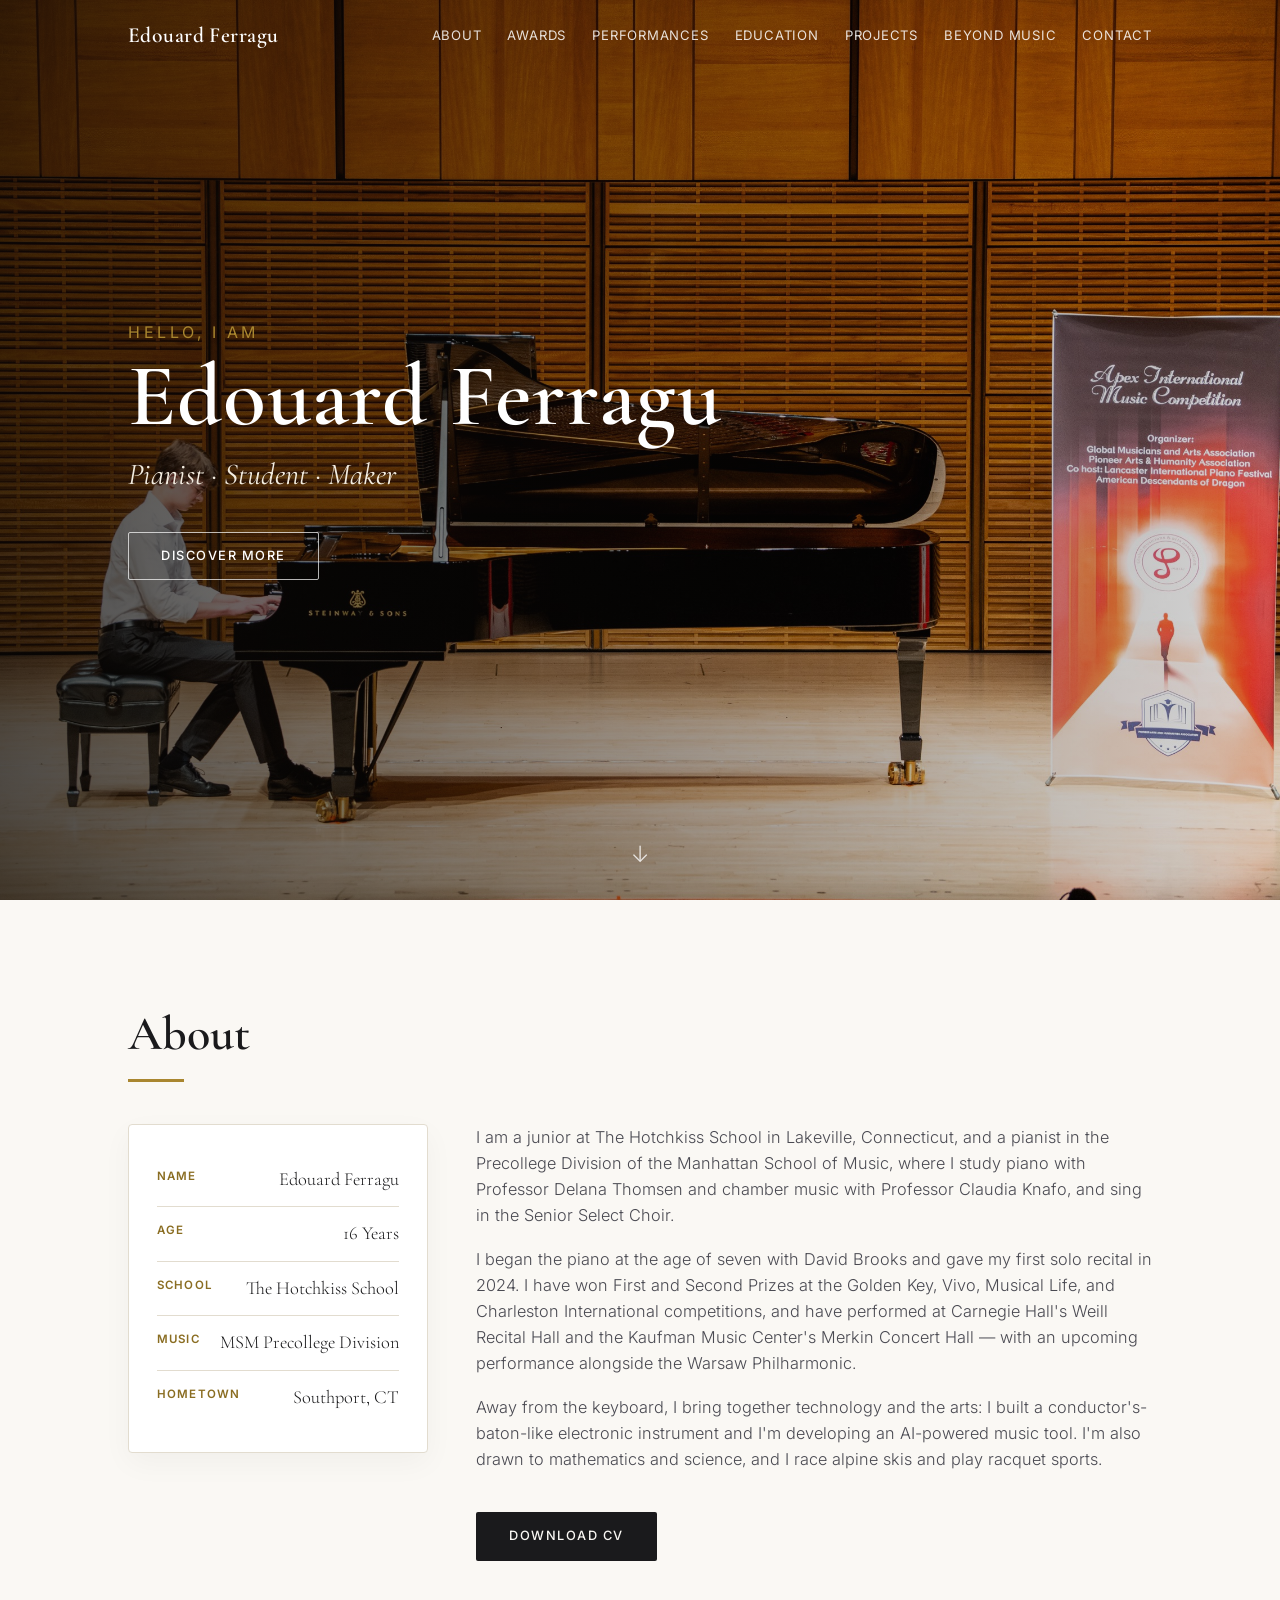
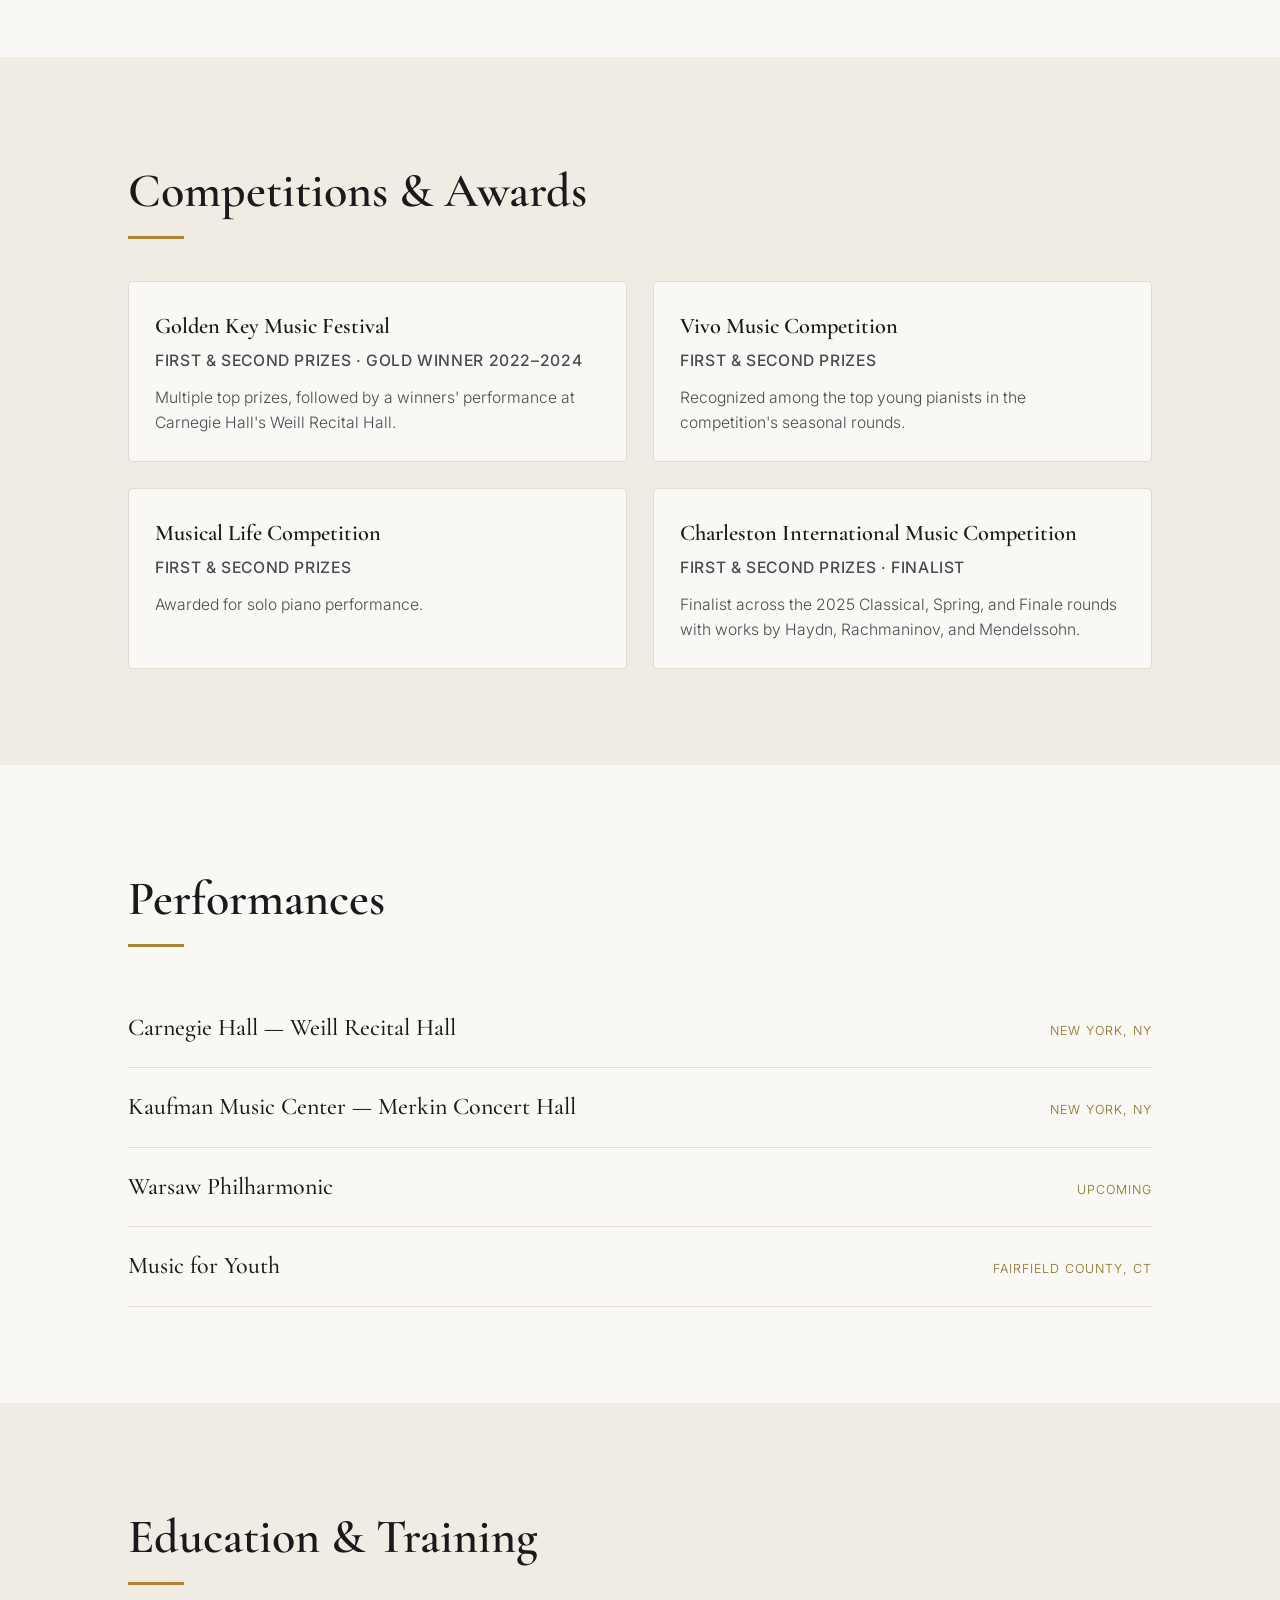
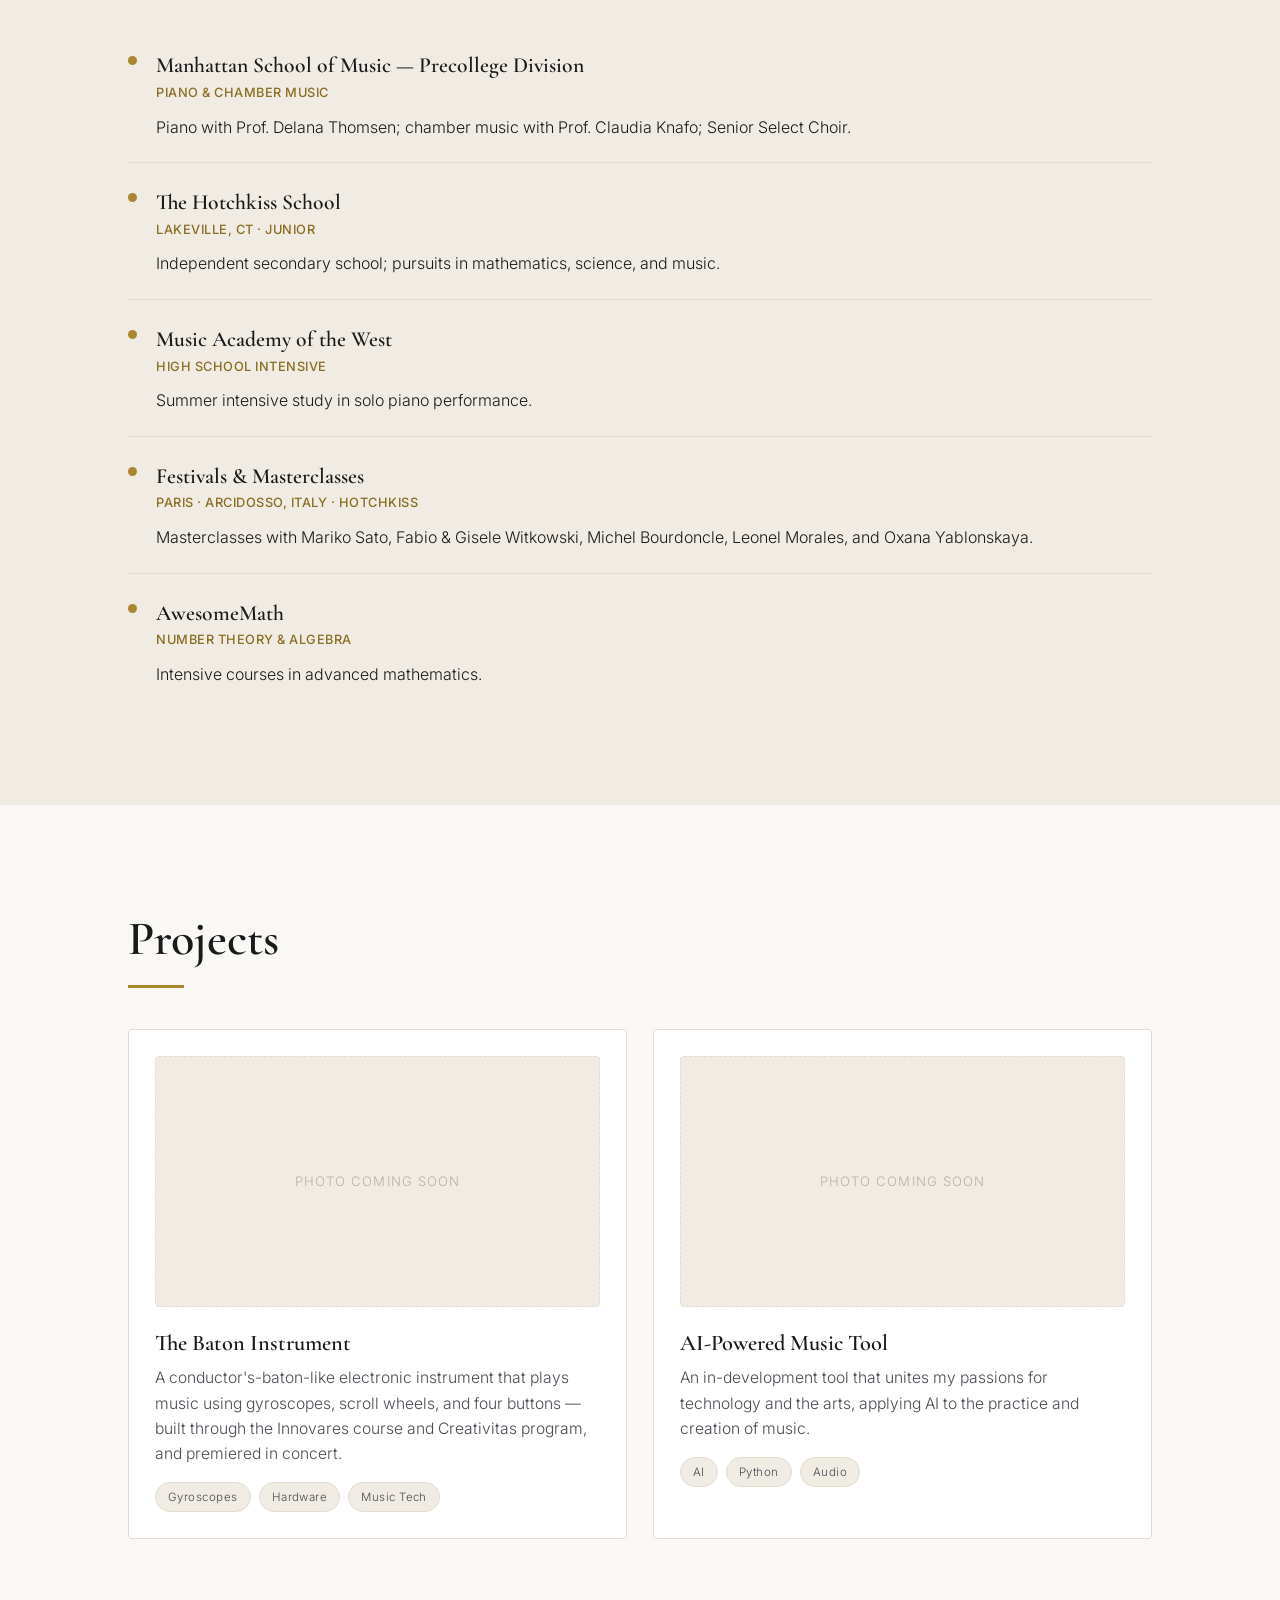
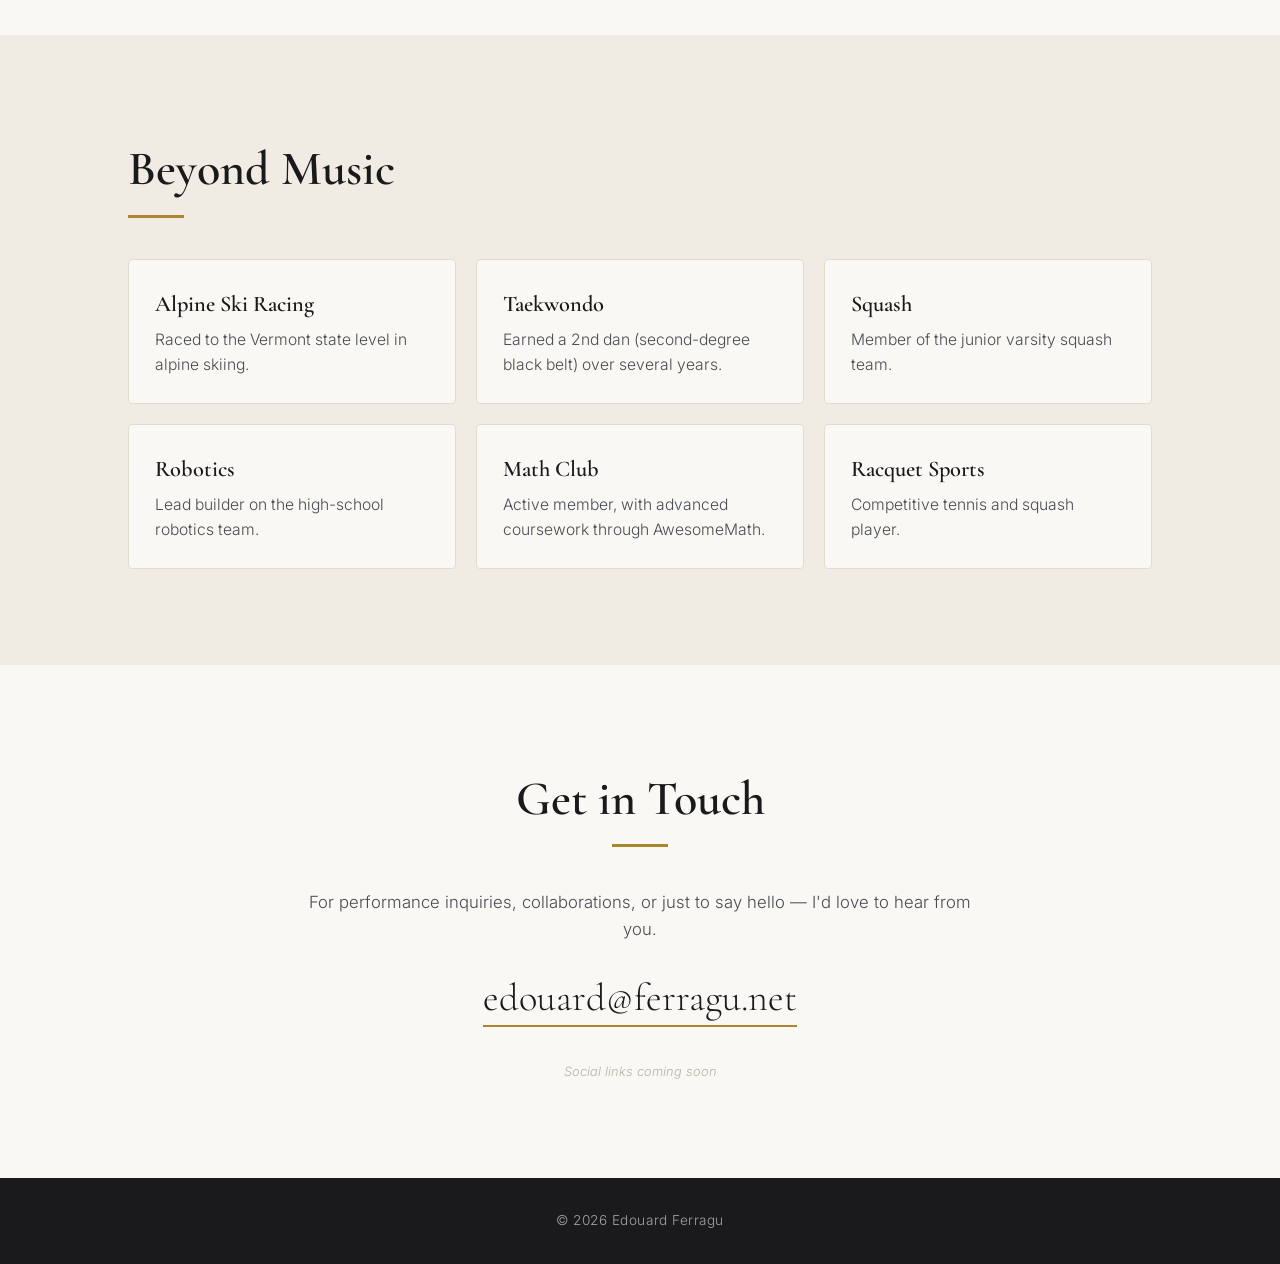
==== index.html @ bb9bf64c "Revert "Add futuristic Auralis project site" This reverts commit 8c8339684f70ae45970f21e882281e70867" ====
<!DOCTYPE html>
<html lang="en">
<head>
  <meta charset="UTF-8" />
  <meta name="viewport" content="width=device-width, initial-scale=1.0" />
  <title>Edouard Ferragu — Pianist</title>
  <meta name="description" content="Edouard Ferragu — pianist, student, and maker. Prize-winning young pianist studying at the Manhattan School of Music Precollege Division." />
  <link rel="preconnect" href="https://fonts.googleapis.com" />
  <link rel="preconnect" href="https://fonts.gstatic.com" crossorigin />
  <link href="https://fonts.googleapis.com/css2?family=Cormorant+Garamond:wght@400;500;600;700&family=Inter:wght@300;400;500;600&display=swap" rel="stylesheet" />
  <link rel="stylesheet" href="css/style.css" />
</head>
<body>

  <!-- NAV -->
  <header class="nav" id="nav">
    <div class="nav__inner">
      <a href="#hero" class="nav__brand">Edouard&nbsp;Ferragu</a>
      <button class="nav__toggle" id="navToggle" aria-label="Toggle menu">
        <span></span><span></span><span></span>
      </button>
      <nav class="nav__links" id="navLinks">
        <a href="#about">About</a>
        <a href="#awards">Awards</a>
        <a href="#performances">Performances</a>
        <a href="#education">Education</a>
        <a href="#projects">Projects</a>
        <a href="#activities">Beyond Music</a>
        <a href="#contact">Contact</a>
      </nav>
    </div>
  </header>

  <!-- HERO -->
  <section class="hero" id="hero">
    <div class="hero__overlay"></div>
    <div class="hero__content">
      <p class="hero__eyebrow">Hello, I am</p>
      <h1 class="hero__name">Edouard Ferragu</h1>
      <p class="hero__tagline">Pianist &middot; Student &middot; Maker</p>
      <a href="#about" class="btn btn--light">Discover More</a>
    </div>
    <a href="#about" class="hero__scroll" aria-label="Scroll down">&#8595;</a>
  </section>

  <!-- ABOUT -->
  <section class="section" id="about">
    <div class="container">
      <h2 class="section__title">About</h2>
      <div class="about__grid">
        <div class="about__card">
          <dl class="facts">
            <div class="fact"><dt>Name</dt><dd>Edouard Ferragu</dd></div>
            <div class="fact"><dt>Age</dt><dd>16 Years</dd></div>
            <div class="fact"><dt>School</dt><dd>The Hotchkiss School</dd></div>
            <div class="fact"><dt>Music</dt><dd>MSM Precollege Division</dd></div>
            <div class="fact"><dt>Hometown</dt><dd>Southport, CT</dd></div>
          </dl>
        </div>
        <div class="about__body">
          <p>I am a junior at The Hotchkiss School in Lakeville, Connecticut, and a pianist in the
             Precollege Division of the Manhattan School of Music, where I study piano with Professor
             Delana Thomsen and chamber music with Professor Claudia Knafo, and sing in the Senior
             Select Choir.</p>
          <p>I began the piano at the age of seven with David Brooks and gave my first solo recital in
             2024. I have won First and Second Prizes at the Golden Key, Vivo, Musical Life, and
             Charleston International competitions, and have performed at Carnegie Hall's Weill Recital
             Hall and the Kaufman Music Center's Merkin Concert Hall — with an upcoming performance
             alongside the Warsaw Philharmonic.</p>
          <p>Away from the keyboard, I bring together technology and the arts: I built a
             conductor's-baton-like electronic instrument and I'm developing an AI-powered music tool.
             I'm also drawn to mathematics and science, and I race alpine skis and play racquet sports.</p>
          <a href="cv/Edouard-Ferragu-CV.pdf" class="btn btn--dark" download>Download CV</a>
        </div>
      </div>
    </div>
  </section>

  <!-- AWARDS -->
  <section class="section section--alt" id="awards">
    <div class="container">
      <h2 class="section__title">Competitions &amp; Awards</h2>
      <div class="cards">
        <div class="card">
          <h3>Golden Key Music Festival</h3>
          <p class="card__meta">First &amp; Second Prizes &middot; Gold Winner 2022–2024</p>
          <p>Multiple top prizes, followed by a winners' performance at Carnegie Hall's Weill Recital Hall.</p>
        </div>
        <div class="card">
          <h3>Vivo Music Competition</h3>
          <p class="card__meta">First &amp; Second Prizes</p>
          <p>Recognized among the top young pianists in the competition's seasonal rounds.</p>
        </div>
        <div class="card">
          <h3>Musical Life Competition</h3>
          <p class="card__meta">First &amp; Second Prizes</p>
          <p>Awarded for solo piano performance.</p>
        </div>
        <div class="card">
          <h3>Charleston International Music Competition</h3>
          <p class="card__meta">First &amp; Second Prizes &middot; Finalist</p>
          <p>Finalist across the 2025 Classical, Spring, and Finale rounds with works by Haydn,
             Rachmaninov, and Mendelssohn.</p>
        </div>
      </div>
    </div>
  </section>

  <!-- PERFORMANCES -->
  <section class="section" id="performances">
    <div class="container">
      <h2 class="section__title">Performances</h2>
      <ul class="venues">
        <li><span class="venues__name">Carnegie Hall — Weill Recital Hall</span><span class="venues__note">New York, NY</span></li>
        <li><span class="venues__name">Kaufman Music Center — Merkin Concert Hall</span><span class="venues__note">New York, NY</span></li>
        <li><span class="venues__name">Warsaw Philharmonic</span><span class="venues__note">Upcoming</span></li>
        <li><span class="venues__name">Music for Youth</span><span class="venues__note">Fairfield County, CT</span></li>
      </ul>
      <!-- Add performance video embeds here later -->
    </div>
  </section>

  <!-- EDUCATION -->
  <section class="section section--alt" id="education">
    <div class="container">
      <h2 class="section__title">Education &amp; Training</h2>
      <div class="timeline">
        <div class="timeline__item">
          <h3>Manhattan School of Music — Precollege Division</h3>
          <p class="card__meta">Piano &amp; Chamber Music</p>
          <p>Piano with Prof. Delana Thomsen; chamber music with Prof. Claudia Knafo; Senior Select Choir.</p>
        </div>
        <div class="timeline__item">
          <h3>The Hotchkiss School</h3>
          <p class="card__meta">Lakeville, CT &middot; Junior</p>
          <p>Independent secondary school; pursuits in mathematics, science, and music.</p>
        </div>
        <div class="timeline__item">
          <h3>Music Academy of the West</h3>
          <p class="card__meta">High School Intensive</p>
          <p>Summer intensive study in solo piano performance.</p>
        </div>
        <div class="timeline__item">
          <h3>Festivals &amp; Masterclasses</h3>
          <p class="card__meta">Paris &middot; Arcidosso, Italy &middot; Hotchkiss</p>
          <p>Masterclasses with Mariko Sato, Fabio &amp; Gisele Witkowski, Michel Bourdoncle,
             Leonel Morales, and Oxana Yablonskaya.</p>
        </div>
        <div class="timeline__item">
          <h3>AwesomeMath</h3>
          <p class="card__meta">Number Theory &amp; Algebra</p>
          <p>Intensive courses in advanced mathematics.</p>
        </div>
      </div>
    </div>
  </section>

  <!-- PROJECTS -->
  <section class="section" id="projects">
    <div class="container">
      <h2 class="section__title">Projects</h2>
      <div class="cards">
        <div class="card card--project">
          <div class="card__thumb" data-placeholder>Photo coming soon</div>
          <h3>The Baton Instrument</h3>
          <p>A conductor's-baton-like electronic instrument that plays music using gyroscopes, scroll
             wheels, and four buttons — built through the Innovares course and Creativitas program,
             and premiered in concert.</p>
          <div class="tags"><span>Gyroscopes</span><span>Hardware</span><span>Music Tech</span></div>
        </div>
        <div class="card card--project">
          <div class="card__thumb" data-placeholder>Photo coming soon</div>
          <h3>AI-Powered Music Tool</h3>
          <p>An in-development tool that unites my passions for technology and the arts, applying AI
             to the practice and creation of music.</p>
          <div class="tags"><span>AI</span><span>Python</span><span>Audio</span></div>
        </div>
      </div>
    </div>
  </section>

  <!-- ACTIVITIES -->
  <section class="section section--alt" id="activities">
    <div class="container">
      <h2 class="section__title">Beyond Music</h2>
      <div class="cards cards--compact">
        <div class="card"><h3>Alpine Ski Racing</h3><p>Raced to the Vermont state level in alpine skiing.</p></div>
        <div class="card"><h3>Taekwondo</h3><p>Earned a 2nd dan (second-degree black belt) over several years.</p></div>
        <div class="card"><h3>Squash</h3><p>Member of the junior varsity squash team.</p></div>
        <div class="card"><h3>Robotics</h3><p>Lead builder on the high-school robotics team.</p></div>
        <div class="card"><h3>Math Club</h3><p>Active member, with advanced coursework through AwesomeMath.</p></div>
        <div class="card"><h3>Racquet Sports</h3><p>Competitive tennis and squash player.</p></div>
      </div>
    </div>
  </section>

  <!-- CONTACT -->
  <section class="section" id="contact">
    <div class="container container--narrow">
      <h2 class="section__title">Get in Touch</h2>
      <p class="contact__lead">For performance inquiries, collaborations, or just to say hello —
         I'd love to hear from you.</p>
      <a class="contact__email" href="mailto:edouard@ferragu.net">edouard@ferragu.net</a>
      <div class="social" id="social">
        <!-- Social links to be added -->
        <a class="social__link social__link--soon" href="#" aria-disabled="true">Social links coming soon</a>
      </div>
    </div>
  </section>

  <footer class="footer">
    <p>&copy; <span id="year"></span> Edouard Ferragu</p>
  </footer>

  <script src="js/main.js"></script>
</body>
</html>
---- css/style.css ----
/* ===== Tokens ===== */
:root {
  --ink: #1a1a1c;
  --ink-soft: #4a4a52;
  --paper: #faf8f4;
  --paper-alt: #f1ece3;
  --line: #e2dccf;
  --gold: #a9862f;
  --gold-deep: #8a6d22;
  --serif: "Cormorant Garamond", Georgia, serif;
  --sans: "Inter", system-ui, sans-serif;
  --maxw: 1080px;
}

* { margin: 0; padding: 0; box-sizing: border-box; }
html { scroll-behavior: smooth; }
body {
  font-family: var(--sans);
  color: var(--ink);
  background: var(--paper);
  line-height: 1.6;
  font-weight: 300;
  -webkit-font-smoothing: antialiased;
}
a { color: inherit; text-decoration: none; }
img { max-width: 100%; display: block; }

/* ===== Nav ===== */
.nav {
  position: fixed; top: 0; left: 0; right: 0; z-index: 50;
  transition: background .3s ease, box-shadow .3s ease;
}
.nav--scrolled {
  background: rgba(250, 248, 244, .92);
  backdrop-filter: blur(8px);
  box-shadow: 0 1px 0 var(--line);
}
.nav__inner {
  max-width: var(--maxw); margin: 0 auto; padding: 18px 28px;
  display: flex; align-items: center; justify-content: space-between;
}
.nav__brand {
  font-family: var(--serif); font-size: 1.35rem; font-weight: 600;
  letter-spacing: .02em; color: #fff; transition: color .3s ease;
}
.nav--scrolled .nav__brand { color: var(--ink); }
.nav__links { display: flex; gap: 26px; }
.nav__links a {
  font-size: .82rem; letter-spacing: .06em; text-transform: uppercase;
  color: rgba(255,255,255,.85); font-weight: 400; transition: color .2s ease;
}
.nav--scrolled .nav__links a { color: var(--ink-soft); }
.nav__links a:hover { color: var(--gold); }
.nav__toggle { display: none; background: none; border: 0; cursor: pointer; }
.nav__toggle span {
  display: block; width: 24px; height: 2px; margin: 5px 0;
  background: #fff; transition: background .3s ease;
}
.nav--scrolled .nav__toggle span { background: var(--ink); }

/* ===== Hero ===== */
.hero {
  position: relative; min-height: 100vh;
  display: flex; align-items: center;
  background: #14110d url("../images/hero.jpg") center 35% / cover no-repeat;
}
.hero__overlay {
  position: absolute; inset: 0;
  background: linear-gradient(90deg, rgba(10,8,6,.72) 0%, rgba(10,8,6,.45) 45%, rgba(10,8,6,.15) 100%);
}
.hero__content {
  position: relative; z-index: 2;
  max-width: var(--maxw); width: 100%;
  margin: 0 auto; padding: 0 28px; color: #fff;
}
.hero__eyebrow {
  font-size: 1rem; letter-spacing: .22em; text-transform: uppercase;
  color: var(--gold); margin-bottom: .4rem; font-weight: 400;
}
.hero__name {
  font-family: var(--serif); font-weight: 600;
  font-size: clamp(2.8rem, 8vw, 5.5rem); line-height: 1.02; letter-spacing: .01em;
}
.hero__tagline {
  font-family: var(--serif); font-size: clamp(1.2rem, 3vw, 1.9rem);
  font-weight: 400; font-style: italic; margin: .6rem 0 2rem; color: #f3ede1;
}
.hero__scroll {
  position: absolute; bottom: 28px; left: 50%; transform: translateX(-50%);
  z-index: 2; color: #fff; font-size: 1.4rem; opacity: .8;
  animation: bob 2s ease-in-out infinite;
}
@keyframes bob { 0%,100%{ transform: translate(-50%,0);} 50%{ transform: translate(-50%,8px);} }

/* ===== Buttons ===== */
.btn {
  display: inline-block; padding: 13px 32px; font-size: .8rem;
  letter-spacing: .12em; text-transform: uppercase; font-weight: 500;
  border: 1px solid transparent; border-radius: 2px; cursor: pointer;
  transition: all .25s ease;
}
.btn--light { background: transparent; border-color: rgba(255,255,255,.7); color: #fff; }
.btn--light:hover { background: #fff; color: var(--ink); }
.btn--dark { background: var(--ink); color: var(--paper); margin-top: 1.4rem; }
.btn--dark:hover { background: var(--gold-deep); }

/* ===== Sections ===== */
.section { padding: 96px 0; }
.section--alt { background: var(--paper-alt); }
.container { max-width: var(--maxw); margin: 0 auto; padding: 0 28px; }
.container--narrow { max-width: 720px; text-align: center; }
.section__title {
  font-family: var(--serif); font-size: clamp(2rem, 5vw, 3rem);
  font-weight: 600; margin-bottom: 2.6rem; position: relative; padding-bottom: .6rem;
}
.section__title::after {
  content: ""; position: absolute; left: 0; bottom: 0;
  width: 56px; height: 3px; background: var(--gold);
}
.container--narrow .section__title::after { left: 50%; transform: translateX(-50%); }

/* ===== About ===== */
.about__grid { display: grid; grid-template-columns: 300px 1fr; gap: 48px; align-items: start; }
.about__card {
  background: #fff; border: 1px solid var(--line);
  padding: 28px; border-radius: 4px; box-shadow: 0 10px 30px rgba(0,0,0,.04);
}
.facts .fact {
  display: flex; justify-content: space-between; gap: 12px;
  padding: 12px 0; border-bottom: 1px solid var(--line);
}
.facts .fact:last-child { border-bottom: 0; }
.facts dt {
  font-size: .72rem; letter-spacing: .1em; text-transform: uppercase;
  color: var(--gold-deep); font-weight: 600; padding-top: 2px;
}
.facts dd { font-family: var(--serif); font-size: 1.15rem; text-align: right; }
.about__body p { margin-bottom: 1.1rem; color: var(--ink-soft); font-size: 1.02rem; }

/* ===== Cards ===== */
.cards { display: grid; grid-template-columns: repeat(2, 1fr); gap: 26px; }
.cards--compact { grid-template-columns: repeat(3, 1fr); gap: 20px; }
.card {
  background: #fff; border: 1px solid var(--line); border-radius: 4px;
  padding: 26px; transition: transform .25s ease, box-shadow .25s ease;
}
.section--alt .card { background: var(--paper); }
.card:hover { transform: translateY(-4px); box-shadow: 0 14px 34px rgba(0,0,0,.07); }
.card h3 { font-family: var(--serif); font-size: 1.4rem; font-weight: 600; margin-bottom: .3rem; }
.card p { color: var(--ink-soft); font-size: .98rem; }
.card__meta {
  color: var(--gold-deep); font-size: .8rem; letter-spacing: .04em;
  text-transform: uppercase; font-weight: 500; margin-bottom: .7rem;
}
.card--project .card__thumb {
  aspect-ratio: 16/9; border: 1px dashed var(--line); border-radius: 4px;
  display: flex; align-items: center; justify-content: center;
  color: #b9b1a2; font-size: .82rem; letter-spacing: .08em; text-transform: uppercase;
  margin-bottom: 18px; background: var(--paper-alt);
}
.tags { display: flex; flex-wrap: wrap; gap: 8px; margin-top: 16px; }
.tags span {
  font-size: .72rem; letter-spacing: .04em; padding: 5px 12px;
  background: var(--paper-alt); border: 1px solid var(--line); border-radius: 100px; color: var(--ink-soft);
}
.section--alt .tags span { background: #fff; }

/* ===== Venues ===== */
.venues { list-style: none; }
.venues li {
  display: flex; justify-content: space-between; align-items: baseline; gap: 16px;
  padding: 20px 0; border-bottom: 1px solid var(--line);
}
.venues__name { font-family: var(--serif); font-size: 1.5rem; font-weight: 500; }
.venues__note {
  font-size: .78rem; letter-spacing: .08em; text-transform: uppercase;
  color: var(--gold-deep); white-space: nowrap;
}

/* ===== Timeline ===== */
.timeline { display: grid; gap: 0; }
.timeline__item {
  position: relative; padding: 22px 0 22px 28px; border-bottom: 1px solid var(--line);
}
.timeline__item::before {
  content: ""; position: absolute; left: 0; top: 30px;
  width: 9px; height: 9px; border-radius: 50%; background: var(--gold);
}
.timeline__item:last-child { border-bottom: 0; }
.timeline__item h3 { font-family: var(--serif); font-size: 1.35rem; font-weight: 600; }

/* ===== Contact ===== */
.contact__lead { color: var(--ink-soft); font-size: 1.05rem; margin-bottom: 1.6rem; }
.contact__email {
  font-family: var(--serif); font-size: clamp(1.6rem, 4vw, 2.4rem);
  color: var(--ink); border-bottom: 2px solid var(--gold); padding-bottom: 4px;
  transition: color .2s ease;
}
.contact__email:hover { color: var(--gold-deep); }
.social { margin-top: 2rem; display: flex; gap: 18px; justify-content: center; }
.social__link {
  font-size: .8rem; letter-spacing: .06em; text-transform: uppercase; color: var(--ink-soft);
}
.social__link--soon { color: #b9b1a2; font-style: italic; text-transform: none; letter-spacing: 0; }

/* ===== Footer ===== */
.footer {
  text-align: center; padding: 32px; background: var(--ink); color: rgba(255,255,255,.6);
  font-size: .85rem; letter-spacing: .04em;
}

/* ===== Reveal animation ===== */
.section .container > * { opacity: 0; transform: translateY(18px); }
.section.is-visible .container > * {
  opacity: 1; transform: none; transition: opacity .6s ease, transform .6s ease;
}
.section.is-visible .container > *:nth-child(2) { transition-delay: .08s; }
.section.is-visible .container > *:nth-child(3) { transition-delay: .16s; }

/* ===== Responsive ===== */
@media (max-width: 820px) {
  .about__grid { grid-template-columns: 1fr; }
  .cards, .cards--compact { grid-template-columns: 1fr; }
  .hero { background-image: url("../images/hero-mobile.jpg"); background-position: center 30%; }
  .hero__overlay { background: linear-gradient(180deg, rgba(10,8,6,.35), rgba(10,8,6,.75)); }
  .nav__toggle { display: block; }
  .nav__links {
    position: absolute; top: 100%; right: 0; left: 0;
    flex-direction: column; gap: 0; background: rgba(20,17,13,.97);
    max-height: 0; overflow: hidden; transition: max-height .3s ease;
  }
  .nav__links.open { max-height: 420px; }
  .nav__links a { padding: 16px 28px; color: #fff; border-top: 1px solid rgba(255,255,255,.08); }
  .nav--scrolled .nav__links a { color: #fff; }
}
@media (max-width: 560px) {
  .section { padding: 68px 0; }
  .venues li { flex-direction: column; gap: 4px; }
}
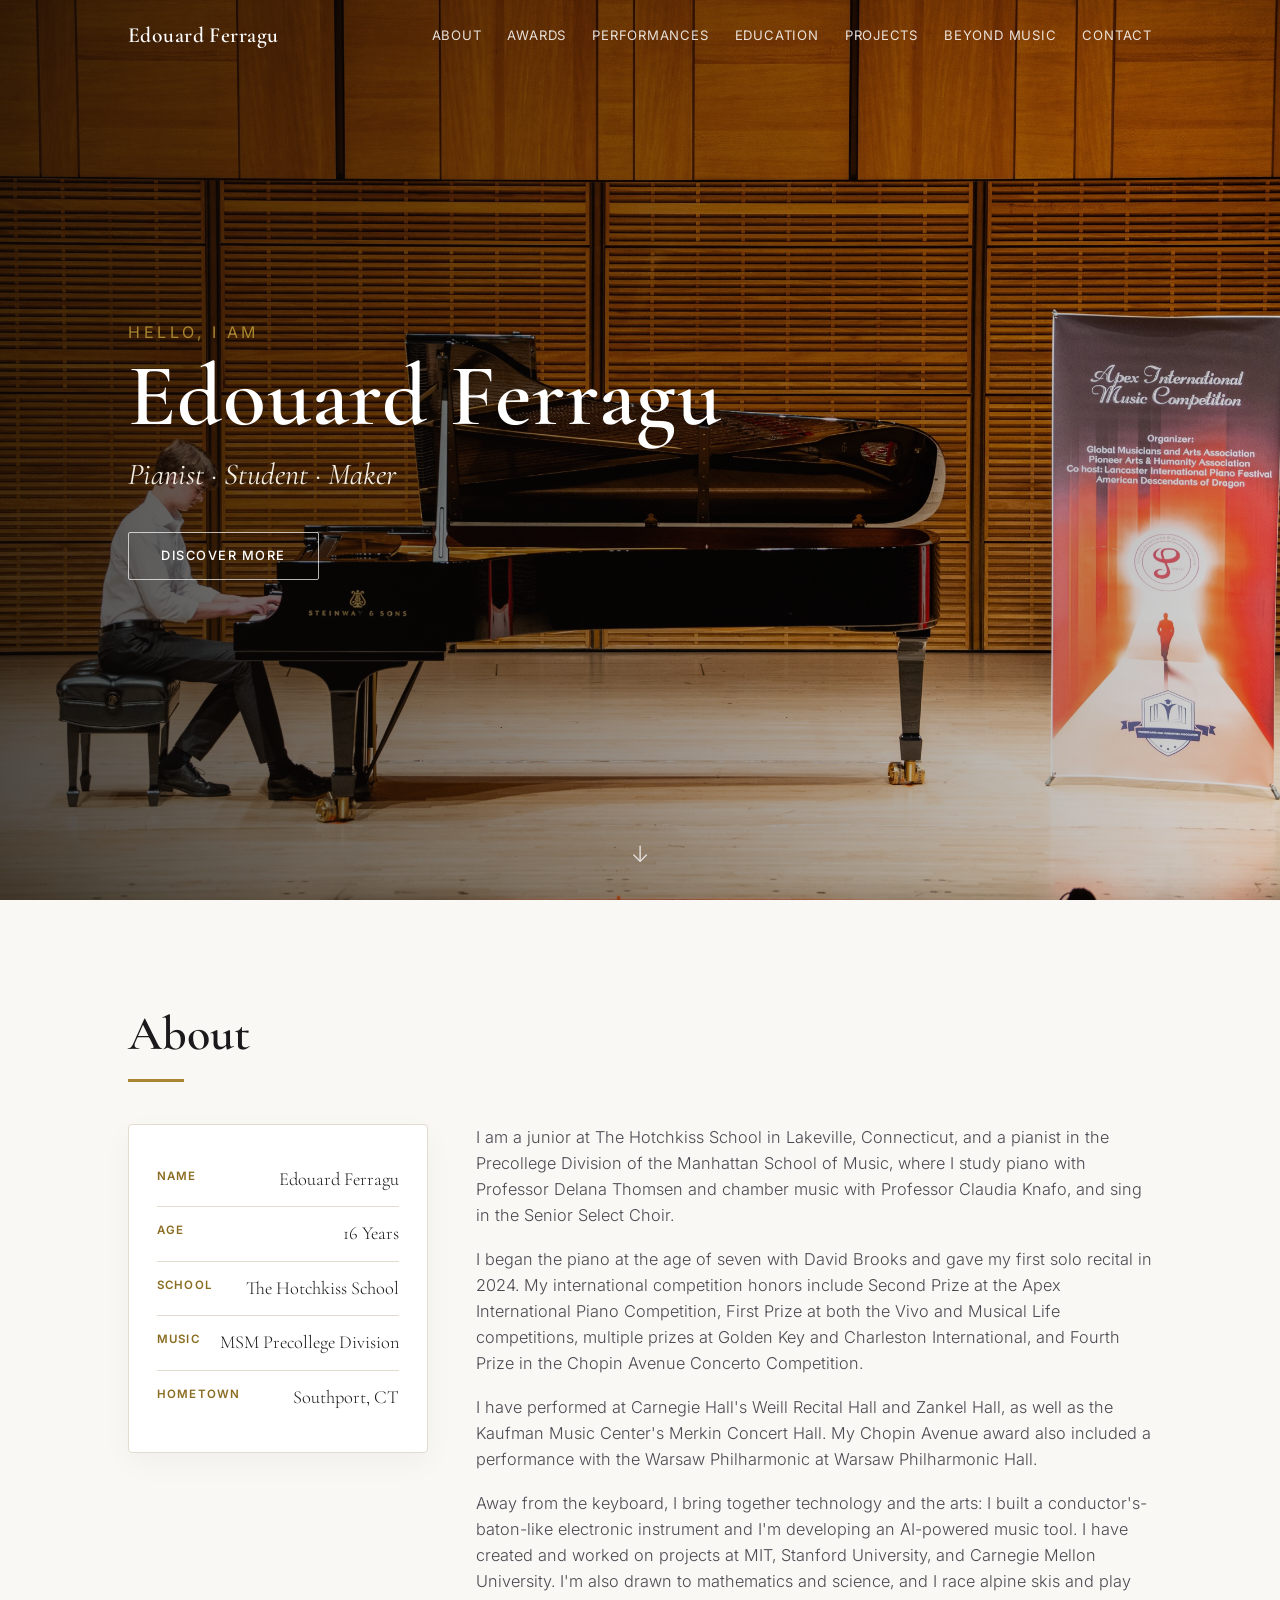
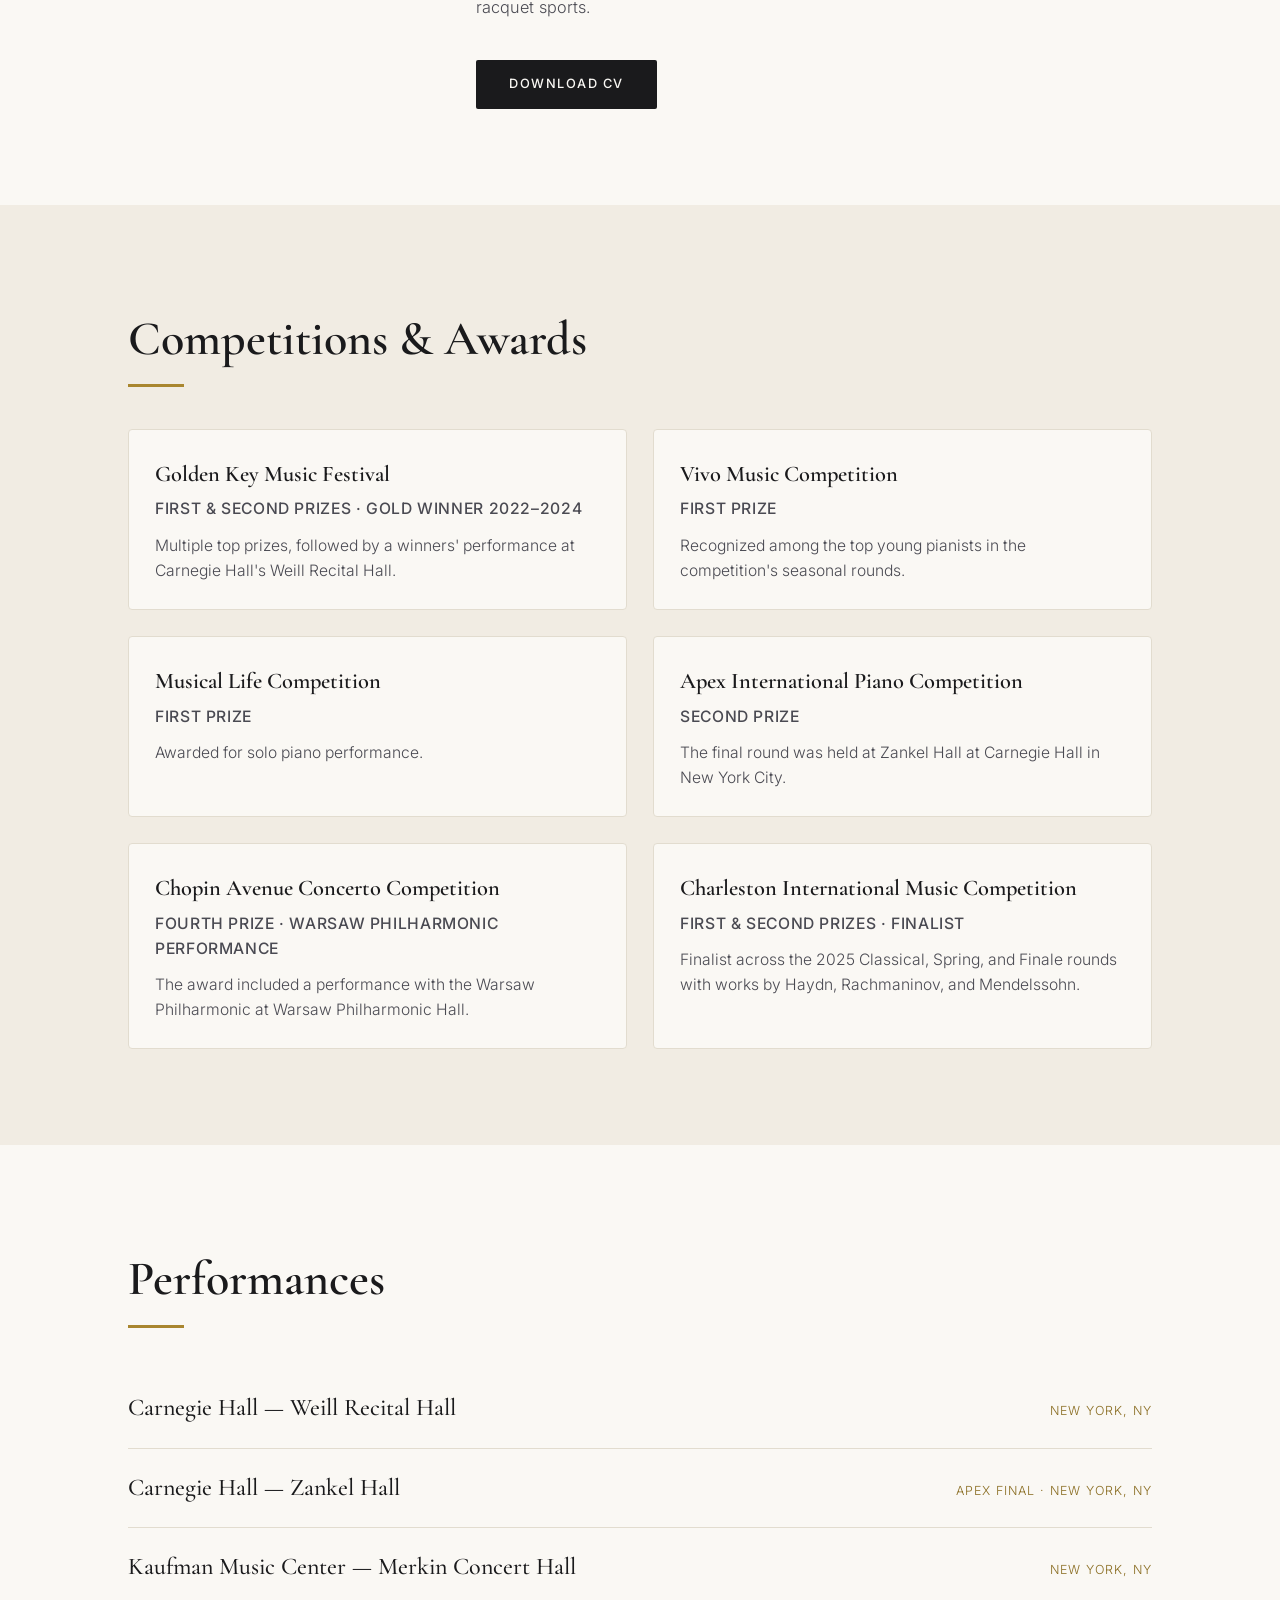
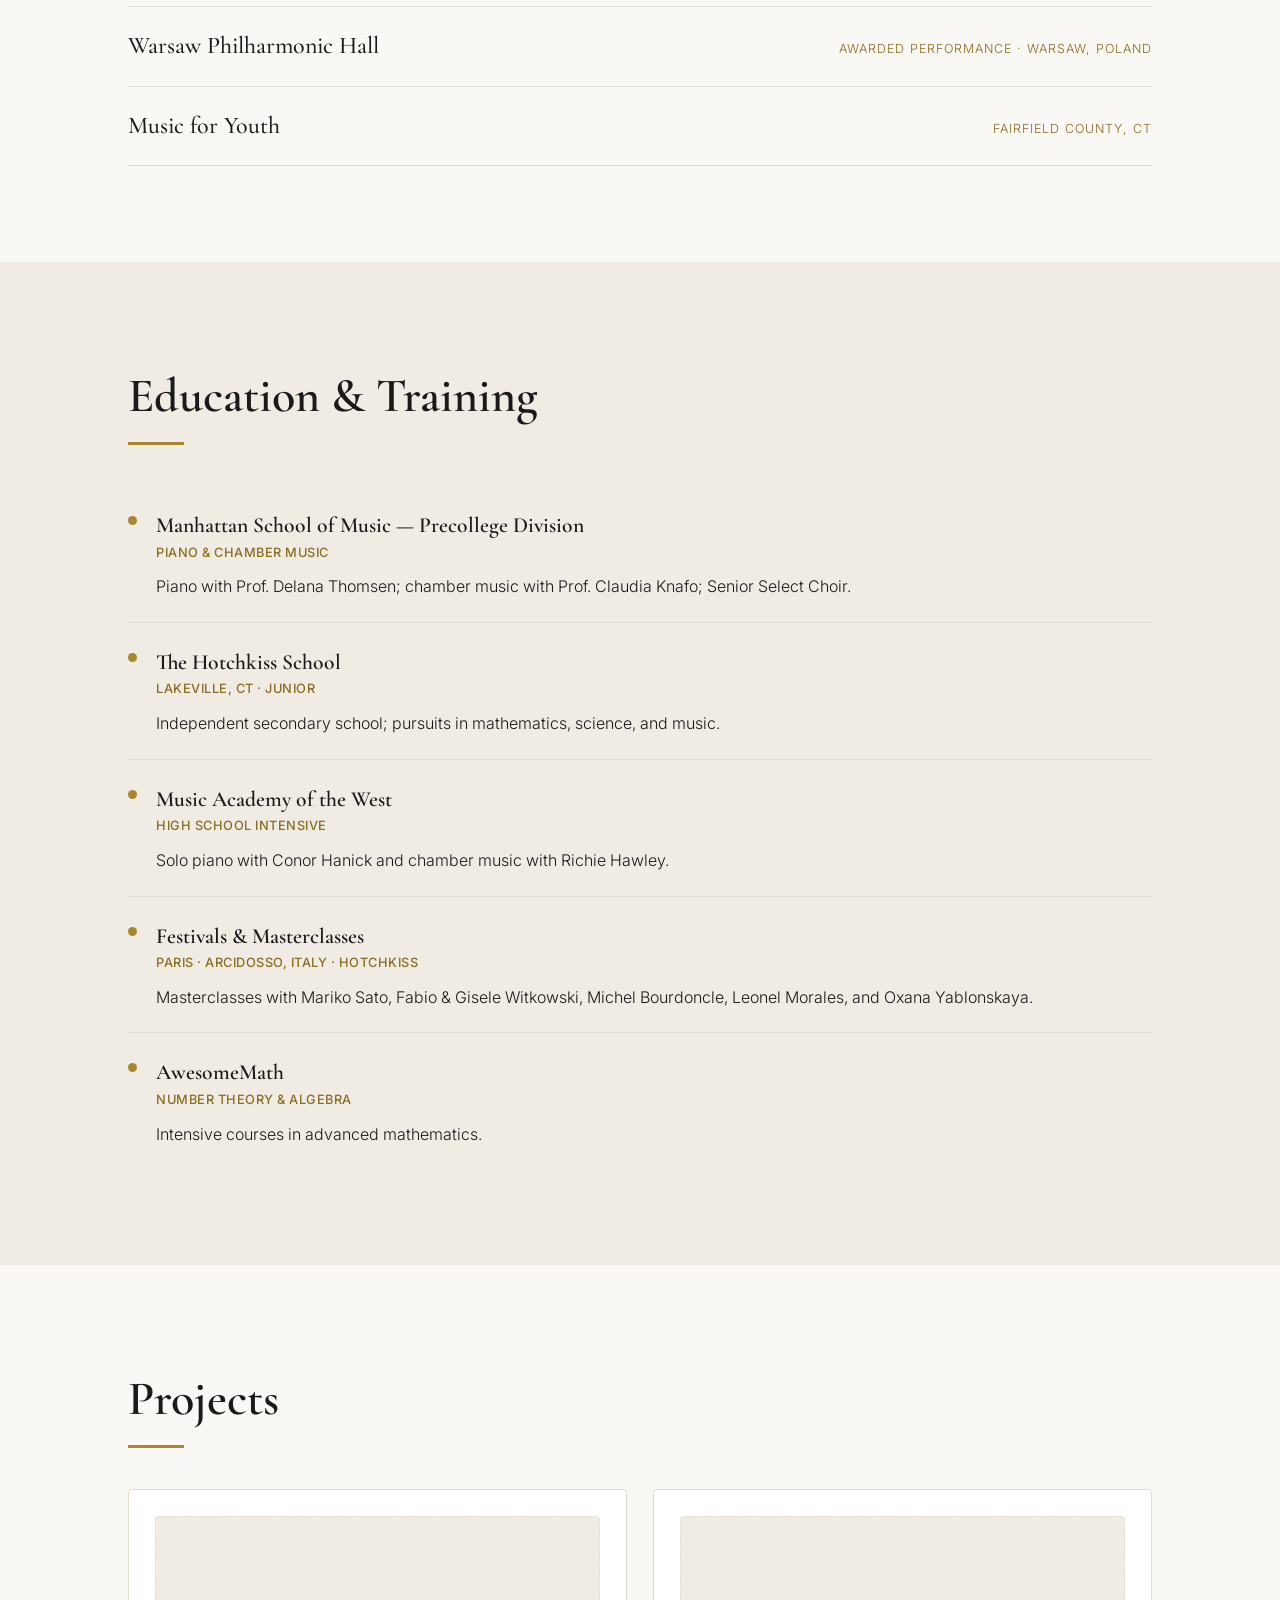
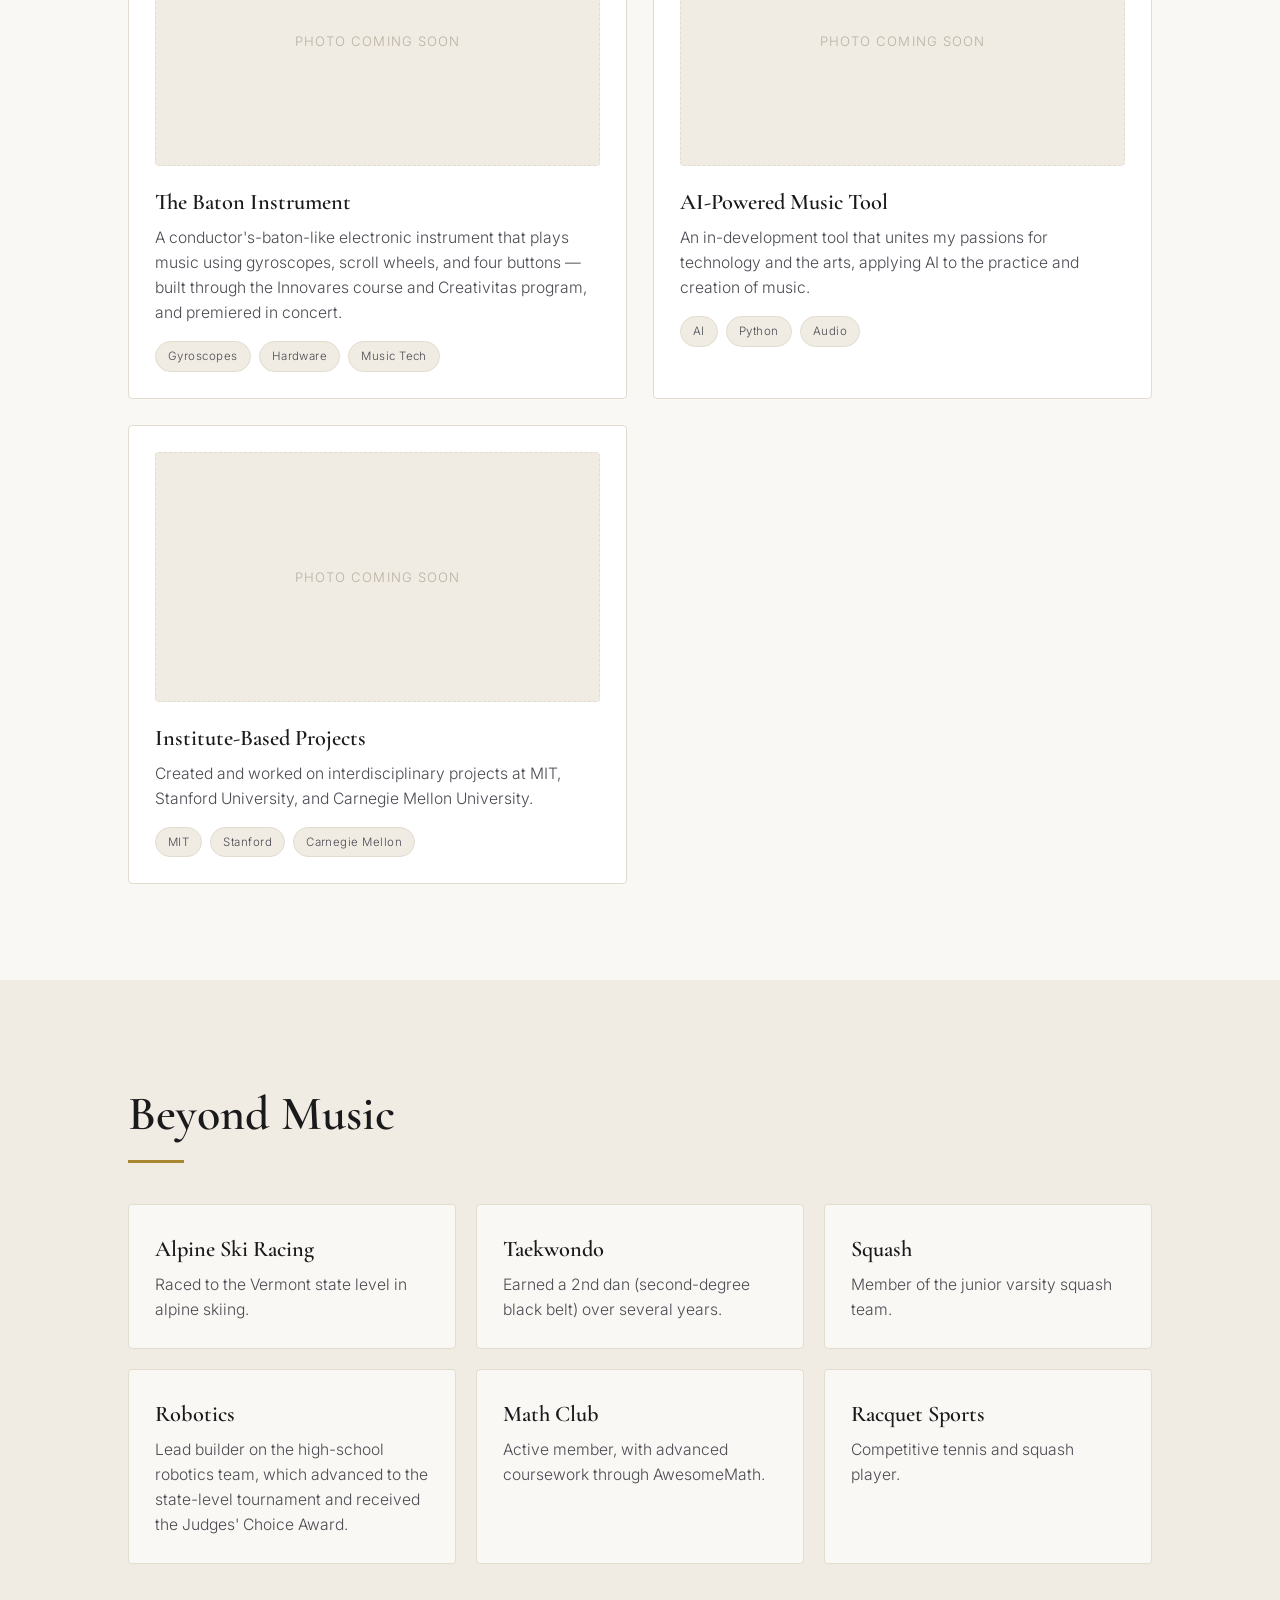
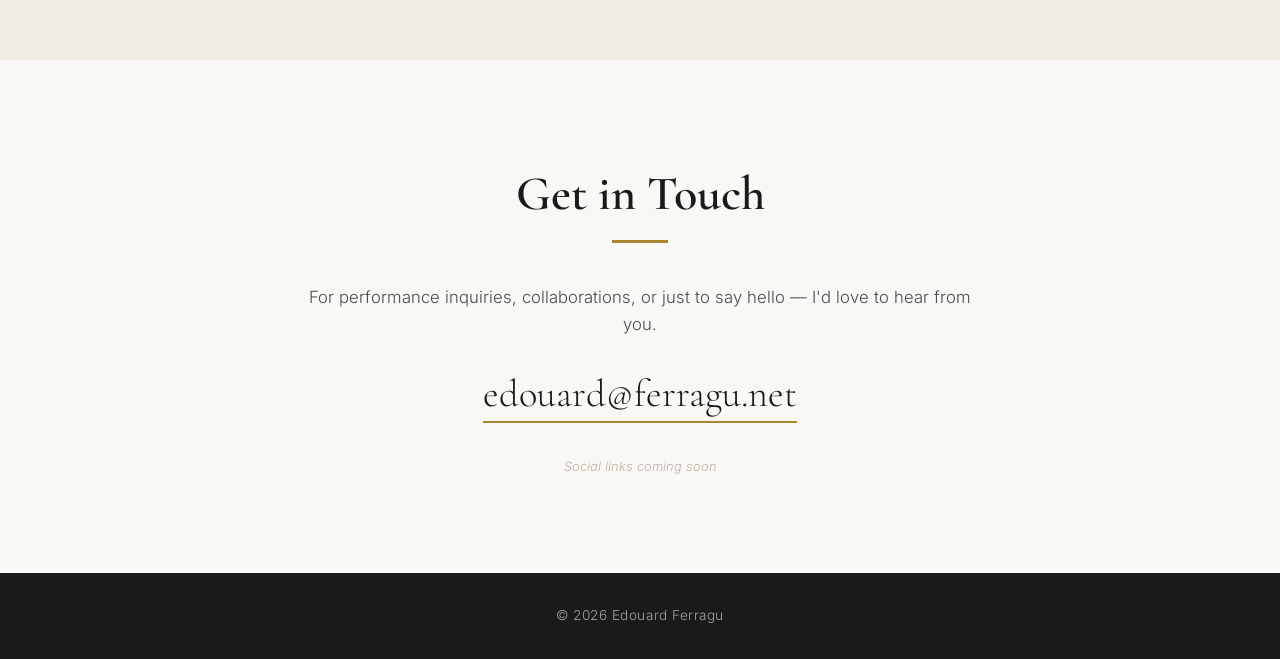
==== commit 8607020e: "Update awards, training, projects, and robotics achievements" ====
--- a/index.html
+++ b/index.html
@@ -7,7 +7,7 @@
   <meta name="description" content="Edouard Ferragu — pianist, student, and maker. Prize-winning young pianist studying at the Manhattan School of Music Precollege Division." />
   <link rel="preconnect" href="https://fonts.googleapis.com" />
   <link rel="preconnect" href="https://fonts.gstatic.com" crossorigin />
-  <link href="https://fonts.googleapis.com/css2?family=Cormorant+Garamond:wght@400;500;600;700&family=Inter:wght@300;400;500;600&display=swap" rel="stylesheet" />
+  <link href="https://fonts.googleapis.com/css2?family=Cormorant+Garamond:wght@400;500;600;700&amp;family=Inter:wght@300;400;500;600&amp;display=swap" rel="stylesheet" />
   <link rel="stylesheet" href="css/style.css" />
 </head>
 <body>
@@ -63,13 +63,18 @@
              Delana Thomsen and chamber music with Professor Claudia Knafo, and sing in the Senior
              Select Choir.</p>
           <p>I began the piano at the age of seven with David Brooks and gave my first solo recital in
-             2024. I have won First and Second Prizes at the Golden Key, Vivo, Musical Life, and
-             Charleston International competitions, and have performed at Carnegie Hall's Weill Recital
-             Hall and the Kaufman Music Center's Merkin Concert Hall — with an upcoming performance
-             alongside the Warsaw Philharmonic.</p>
+             2024. My international competition honors include Second Prize at the Apex International
+             Piano Competition, First Prize at both the Vivo and Musical Life competitions, multiple
+             prizes at Golden Key and Charleston International, and Fourth Prize in the Chopin Avenue
+             Concerto Competition.</p>
+          <p>I have performed at Carnegie Hall's Weill Recital Hall and Zankel Hall, as well as the
+             Kaufman Music Center's Merkin Concert Hall. My Chopin Avenue award also included a
+             performance with the Warsaw Philharmonic at Warsaw Philharmonic Hall.</p>
           <p>Away from the keyboard, I bring together technology and the arts: I built a
              conductor's-baton-like electronic instrument and I'm developing an AI-powered music tool.
-             I'm also drawn to mathematics and science, and I race alpine skis and play racquet sports.</p>
+             I have created and worked on projects at MIT, Stanford University, and Carnegie Mellon
+             University. I'm also drawn to mathematics and science, and I race alpine skis and play
+             racquet sports.</p>
           <a href="cv/Edouard-Ferragu-CV.pdf" class="btn btn--dark" download>Download CV</a>
         </div>
       </div>
@@ -88,13 +93,23 @@
         </div>
         <div class="card">
           <h3>Vivo Music Competition</h3>
-          <p class="card__meta">First &amp; Second Prizes</p>
+          <p class="card__meta">First Prize</p>
           <p>Recognized among the top young pianists in the competition's seasonal rounds.</p>
         </div>
         <div class="card">
           <h3>Musical Life Competition</h3>
-          <p class="card__meta">First &amp; Second Prizes</p>
+          <p class="card__meta">First Prize</p>
           <p>Awarded for solo piano performance.</p>
+        </div>
+        <div class="card">
+          <h3>Apex International Piano Competition</h3>
+          <p class="card__meta">Second Prize</p>
+          <p>The final round was held at Zankel Hall at Carnegie Hall in New York City.</p>
+        </div>
+        <div class="card">
+          <h3>Chopin Avenue Concerto Competition</h3>
+          <p class="card__meta">Fourth Prize &middot; Warsaw Philharmonic Performance</p>
+          <p>The award included a performance with the Warsaw Philharmonic at Warsaw Philharmonic Hall.</p>
         </div>
         <div class="card">
           <h3>Charleston International Music Competition</h3>
@@ -112,8 +127,9 @@
       <h2 class="section__title">Performances</h2>
       <ul class="venues">
         <li><span class="venues__name">Carnegie Hall — Weill Recital Hall</span><span class="venues__note">New York, NY</span></li>
+        <li><span class="venues__name">Carnegie Hall — Zankel Hall</span><span class="venues__note">Apex Final &middot; New York, NY</span></li>
         <li><span class="venues__name">Kaufman Music Center — Merkin Concert Hall</span><span class="venues__note">New York, NY</span></li>
-        <li><span class="venues__name">Warsaw Philharmonic</span><span class="venues__note">Upcoming</span></li>
+        <li><span class="venues__name">Warsaw Philharmonic Hall</span><span class="venues__note">Awarded Performance &middot; Warsaw, Poland</span></li>
         <li><span class="venues__name">Music for Youth</span><span class="venues__note">Fairfield County, CT</span></li>
       </ul>
       <!-- Add performance video embeds here later -->
@@ -138,7 +154,7 @@
         <div class="timeline__item">
           <h3>Music Academy of the West</h3>
           <p class="card__meta">High School Intensive</p>
-          <p>Summer intensive study in solo piano performance.</p>
+          <p>Solo piano with Conor Hanick and chamber music with Richie Hawley.</p>
         </div>
         <div class="timeline__item">
           <h3>Festivals &amp; Masterclasses</h3>
@@ -175,6 +191,13 @@
              to the practice and creation of music.</p>
           <div class="tags"><span>AI</span><span>Python</span><span>Audio</span></div>
         </div>
+        <div class="card card--project">
+          <div class="card__thumb" data-placeholder>Photo coming soon</div>
+          <h3>Institute-Based Projects</h3>
+          <p>Created and worked on interdisciplinary projects at MIT, Stanford University, and
+             Carnegie Mellon University.</p>
+          <div class="tags"><span>MIT</span><span>Stanford</span><span>Carnegie Mellon</span></div>
+        </div>
       </div>
     </div>
   </section>
@@ -187,7 +210,7 @@
         <div class="card"><h3>Alpine Ski Racing</h3><p>Raced to the Vermont state level in alpine skiing.</p></div>
         <div class="card"><h3>Taekwondo</h3><p>Earned a 2nd dan (second-degree black belt) over several years.</p></div>
         <div class="card"><h3>Squash</h3><p>Member of the junior varsity squash team.</p></div>
-        <div class="card"><h3>Robotics</h3><p>Lead builder on the high-school robotics team.</p></div>
+        <div class="card"><h3>Robotics</h3><p>Lead builder on the high-school robotics team, which advanced to the state-level tournament and received the Judges' Choice Award.</p></div>
         <div class="card"><h3>Math Club</h3><p>Active member, with advanced coursework through AwesomeMath.</p></div>
         <div class="card"><h3>Racquet Sports</h3><p>Competitive tennis and squash player.</p></div>
       </div>
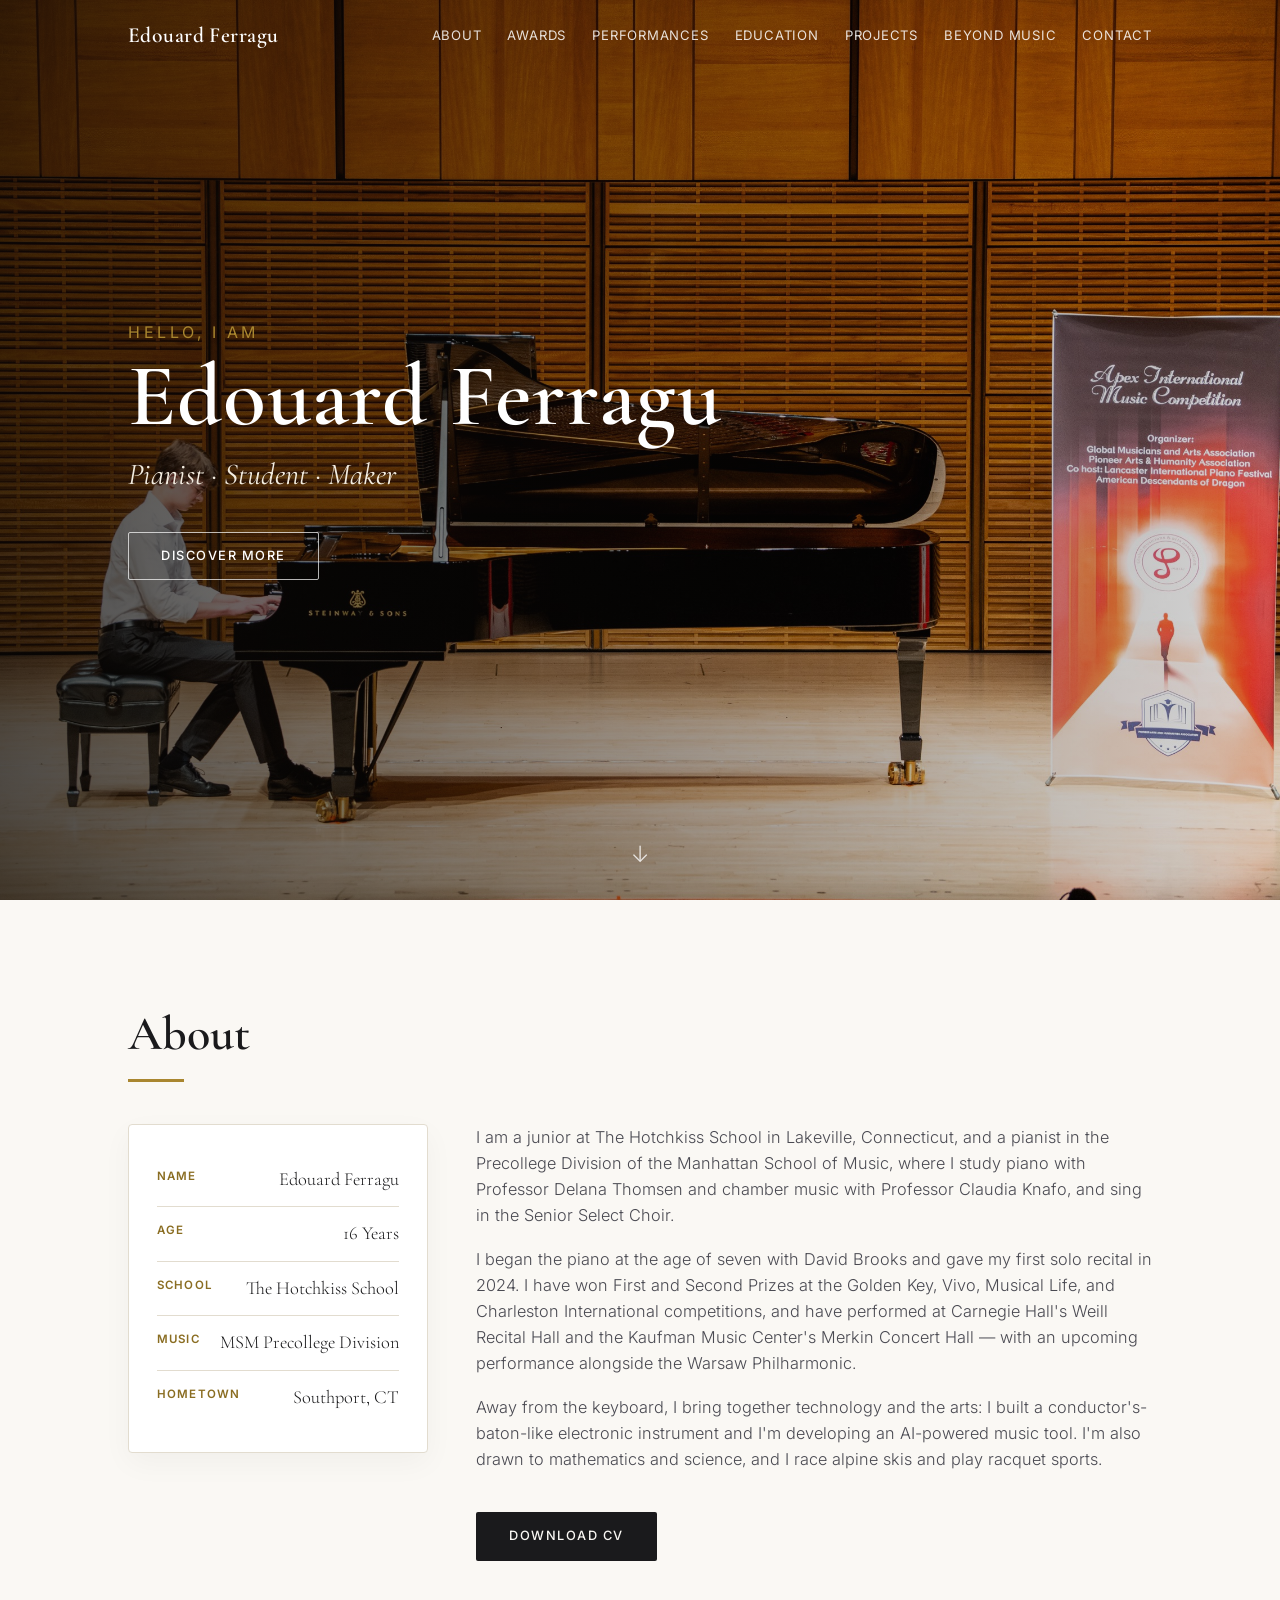
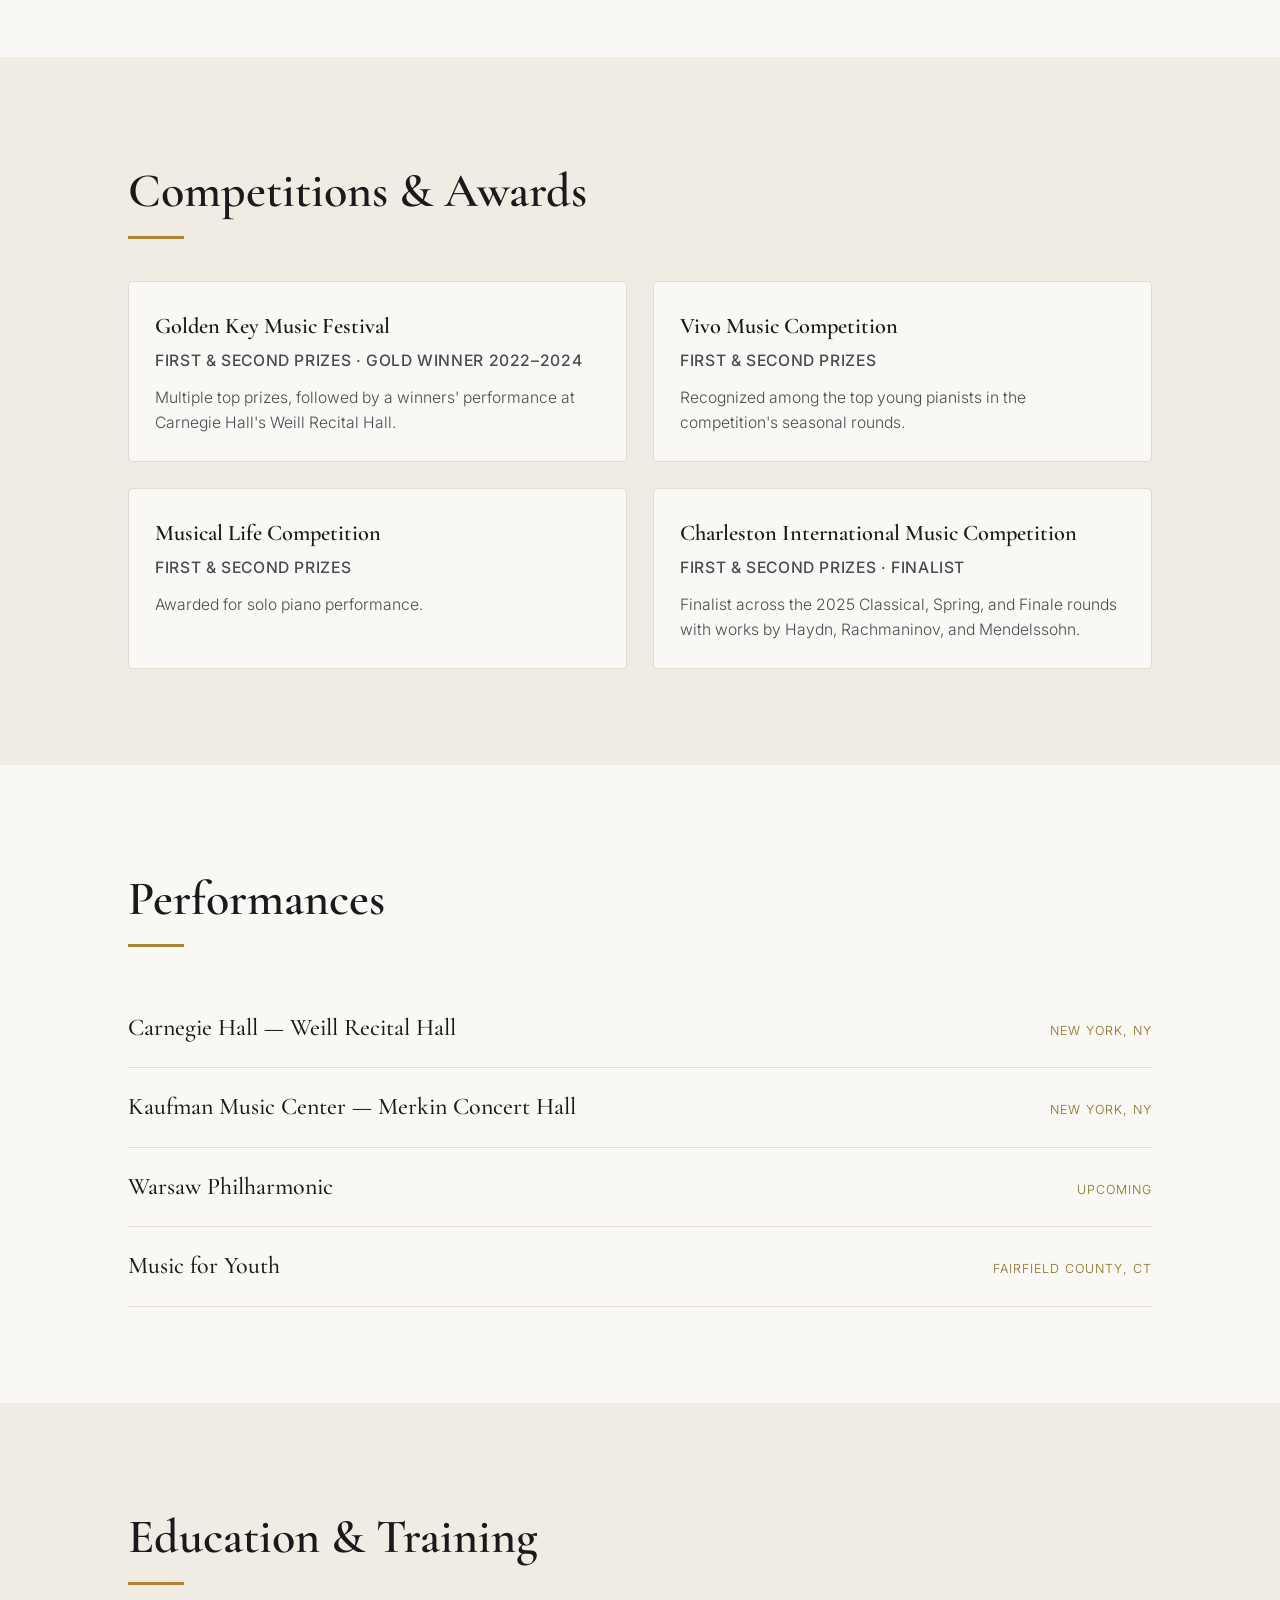
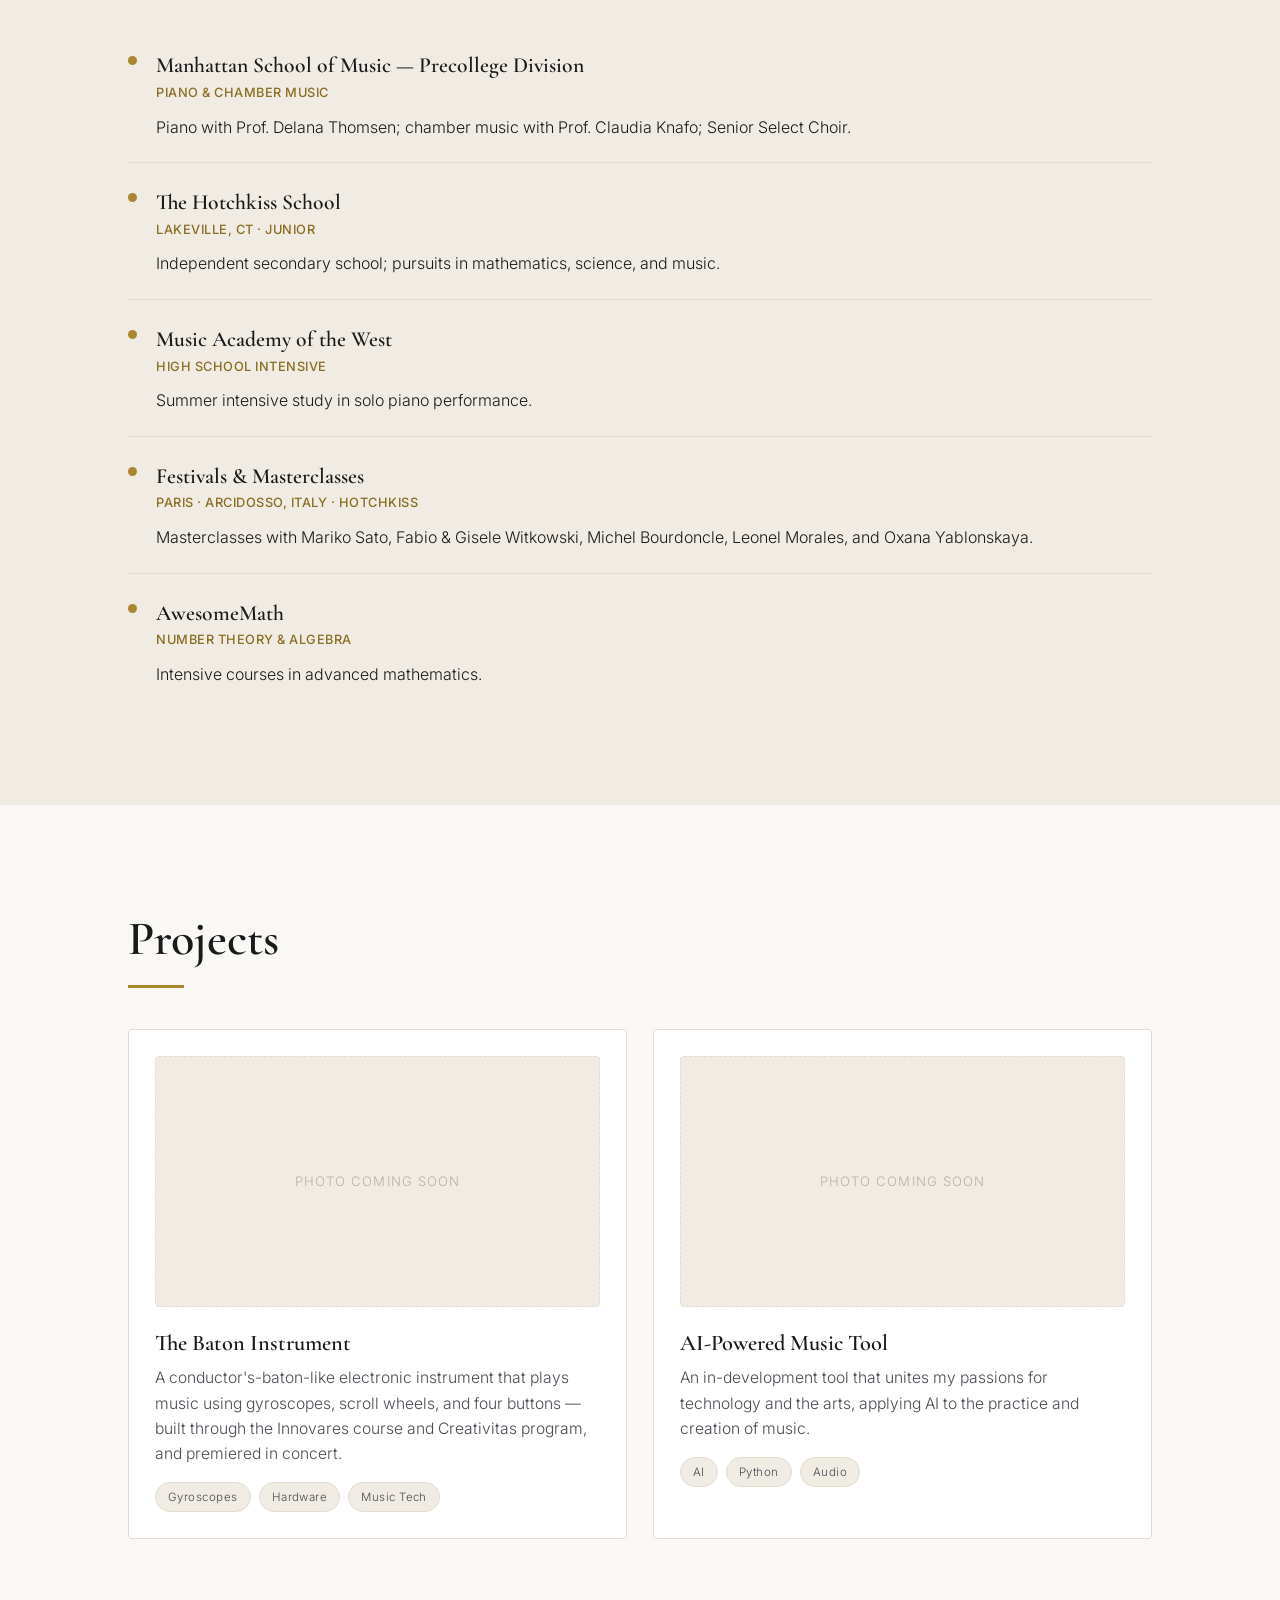
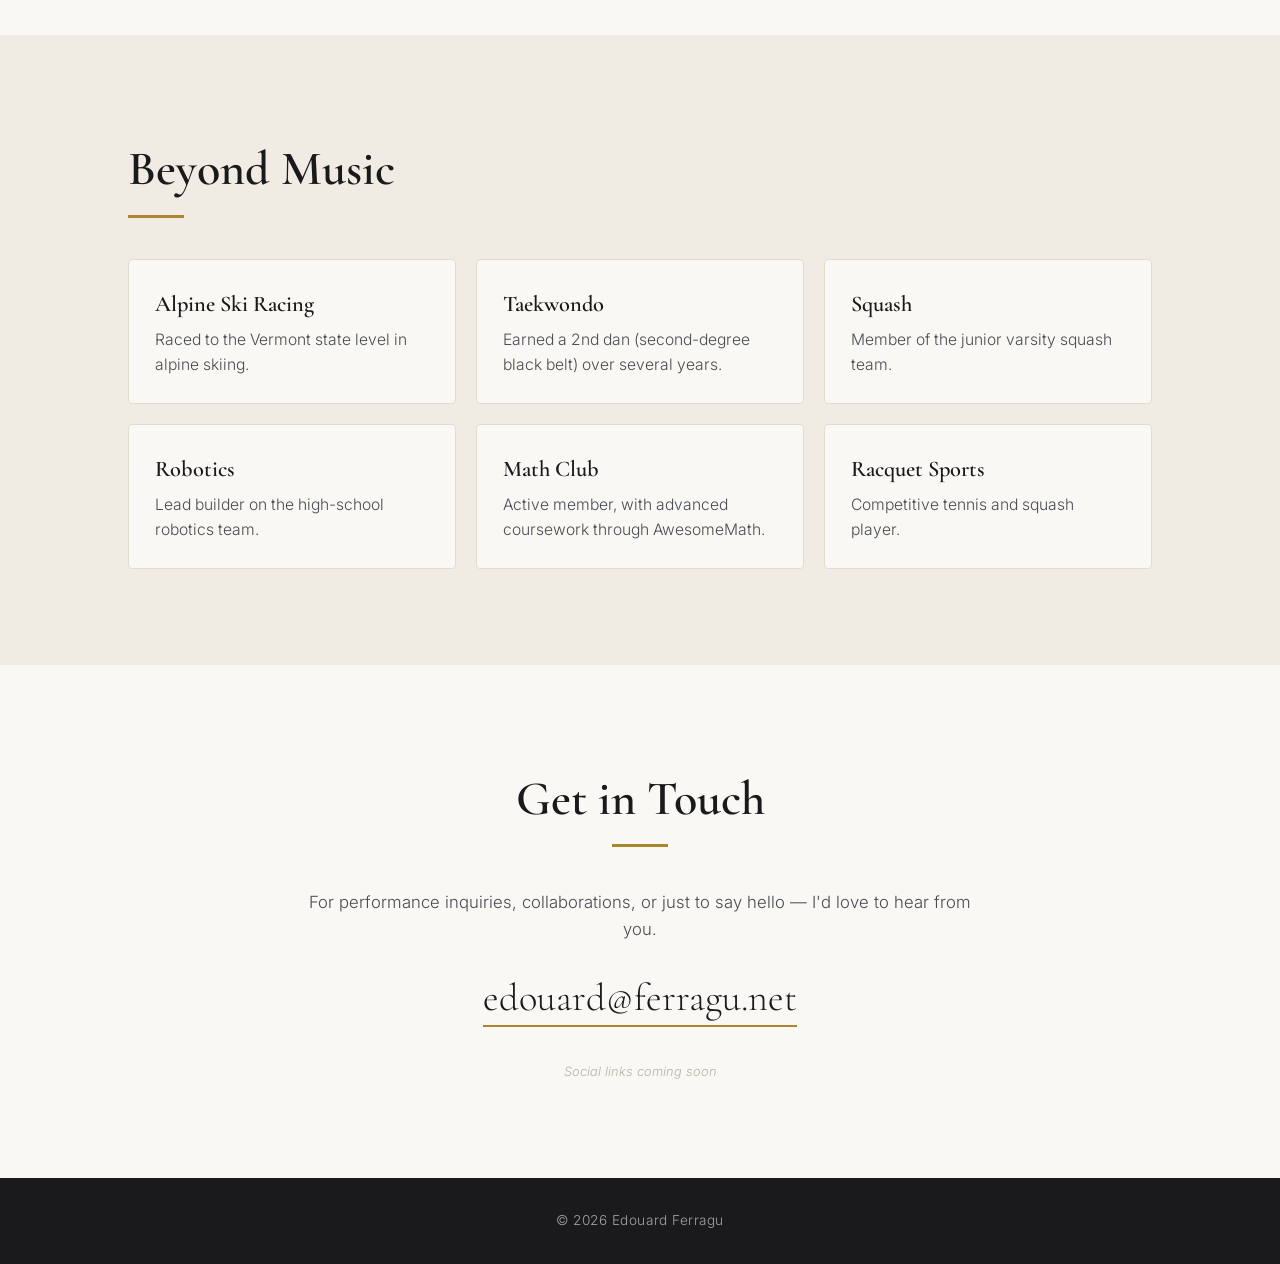
==== commit bdd555ae: "Revert "Update awards, training, projects, and robotics achievements" This reverts commit 8607020e5c" ====
--- a/index.html
+++ b/index.html
@@ -7,7 +7,7 @@
   <meta name="description" content="Edouard Ferragu — pianist, student, and maker. Prize-winning young pianist studying at the Manhattan School of Music Precollege Division." />
   <link rel="preconnect" href="https://fonts.googleapis.com" />
   <link rel="preconnect" href="https://fonts.gstatic.com" crossorigin />
-  <link href="https://fonts.googleapis.com/css2?family=Cormorant+Garamond:wght@400;500;600;700&amp;family=Inter:wght@300;400;500;600&amp;display=swap" rel="stylesheet" />
+  <link href="https://fonts.googleapis.com/css2?family=Cormorant+Garamond:wght@400;500;600;700&family=Inter:wght@300;400;500;600&display=swap" rel="stylesheet" />
   <link rel="stylesheet" href="css/style.css" />
 </head>
 <body>
@@ -63,18 +63,13 @@
              Delana Thomsen and chamber music with Professor Claudia Knafo, and sing in the Senior
              Select Choir.</p>
           <p>I began the piano at the age of seven with David Brooks and gave my first solo recital in
-             2024. My international competition honors include Second Prize at the Apex International
-             Piano Competition, First Prize at both the Vivo and Musical Life competitions, multiple
-             prizes at Golden Key and Charleston International, and Fourth Prize in the Chopin Avenue
-             Concerto Competition.</p>
-          <p>I have performed at Carnegie Hall's Weill Recital Hall and Zankel Hall, as well as the
-             Kaufman Music Center's Merkin Concert Hall. My Chopin Avenue award also included a
-             performance with the Warsaw Philharmonic at Warsaw Philharmonic Hall.</p>
+             2024. I have won First and Second Prizes at the Golden Key, Vivo, Musical Life, and
+             Charleston International competitions, and have performed at Carnegie Hall's Weill Recital
+             Hall and the Kaufman Music Center's Merkin Concert Hall — with an upcoming performance
+             alongside the Warsaw Philharmonic.</p>
           <p>Away from the keyboard, I bring together technology and the arts: I built a
              conductor's-baton-like electronic instrument and I'm developing an AI-powered music tool.
-             I have created and worked on projects at MIT, Stanford University, and Carnegie Mellon
-             University. I'm also drawn to mathematics and science, and I race alpine skis and play
-             racquet sports.</p>
+             I'm also drawn to mathematics and science, and I race alpine skis and play racquet sports.</p>
           <a href="cv/Edouard-Ferragu-CV.pdf" class="btn btn--dark" download>Download CV</a>
         </div>
       </div>
@@ -93,23 +88,13 @@
         </div>
         <div class="card">
           <h3>Vivo Music Competition</h3>
-          <p class="card__meta">First Prize</p>
+          <p class="card__meta">First &amp; Second Prizes</p>
           <p>Recognized among the top young pianists in the competition's seasonal rounds.</p>
         </div>
         <div class="card">
           <h3>Musical Life Competition</h3>
-          <p class="card__meta">First Prize</p>
+          <p class="card__meta">First &amp; Second Prizes</p>
           <p>Awarded for solo piano performance.</p>
-        </div>
-        <div class="card">
-          <h3>Apex International Piano Competition</h3>
-          <p class="card__meta">Second Prize</p>
-          <p>The final round was held at Zankel Hall at Carnegie Hall in New York City.</p>
-        </div>
-        <div class="card">
-          <h3>Chopin Avenue Concerto Competition</h3>
-          <p class="card__meta">Fourth Prize &middot; Warsaw Philharmonic Performance</p>
-          <p>The award included a performance with the Warsaw Philharmonic at Warsaw Philharmonic Hall.</p>
         </div>
         <div class="card">
           <h3>Charleston International Music Competition</h3>
@@ -127,9 +112,8 @@
       <h2 class="section__title">Performances</h2>
       <ul class="venues">
         <li><span class="venues__name">Carnegie Hall — Weill Recital Hall</span><span class="venues__note">New York, NY</span></li>
-        <li><span class="venues__name">Carnegie Hall — Zankel Hall</span><span class="venues__note">Apex Final &middot; New York, NY</span></li>
         <li><span class="venues__name">Kaufman Music Center — Merkin Concert Hall</span><span class="venues__note">New York, NY</span></li>
-        <li><span class="venues__name">Warsaw Philharmonic Hall</span><span class="venues__note">Awarded Performance &middot; Warsaw, Poland</span></li>
+        <li><span class="venues__name">Warsaw Philharmonic</span><span class="venues__note">Upcoming</span></li>
         <li><span class="venues__name">Music for Youth</span><span class="venues__note">Fairfield County, CT</span></li>
       </ul>
       <!-- Add performance video embeds here later -->
@@ -154,7 +138,7 @@
         <div class="timeline__item">
           <h3>Music Academy of the West</h3>
           <p class="card__meta">High School Intensive</p>
-          <p>Solo piano with Conor Hanick and chamber music with Richie Hawley.</p>
+          <p>Summer intensive study in solo piano performance.</p>
         </div>
         <div class="timeline__item">
           <h3>Festivals &amp; Masterclasses</h3>
@@ -191,13 +175,6 @@
              to the practice and creation of music.</p>
           <div class="tags"><span>AI</span><span>Python</span><span>Audio</span></div>
         </div>
-        <div class="card card--project">
-          <div class="card__thumb" data-placeholder>Photo coming soon</div>
-          <h3>Institute-Based Projects</h3>
-          <p>Created and worked on interdisciplinary projects at MIT, Stanford University, and
-             Carnegie Mellon University.</p>
-          <div class="tags"><span>MIT</span><span>Stanford</span><span>Carnegie Mellon</span></div>
-        </div>
       </div>
     </div>
   </section>
@@ -210,7 +187,7 @@
         <div class="card"><h3>Alpine Ski Racing</h3><p>Raced to the Vermont state level in alpine skiing.</p></div>
         <div class="card"><h3>Taekwondo</h3><p>Earned a 2nd dan (second-degree black belt) over several years.</p></div>
         <div class="card"><h3>Squash</h3><p>Member of the junior varsity squash team.</p></div>
-        <div class="card"><h3>Robotics</h3><p>Lead builder on the high-school robotics team, which advanced to the state-level tournament and received the Judges' Choice Award.</p></div>
+        <div class="card"><h3>Robotics</h3><p>Lead builder on the high-school robotics team.</p></div>
         <div class="card"><h3>Math Club</h3><p>Active member, with advanced coursework through AwesomeMath.</p></div>
         <div class="card"><h3>Racquet Sports</h3><p>Competitive tennis and squash player.</p></div>
       </div>
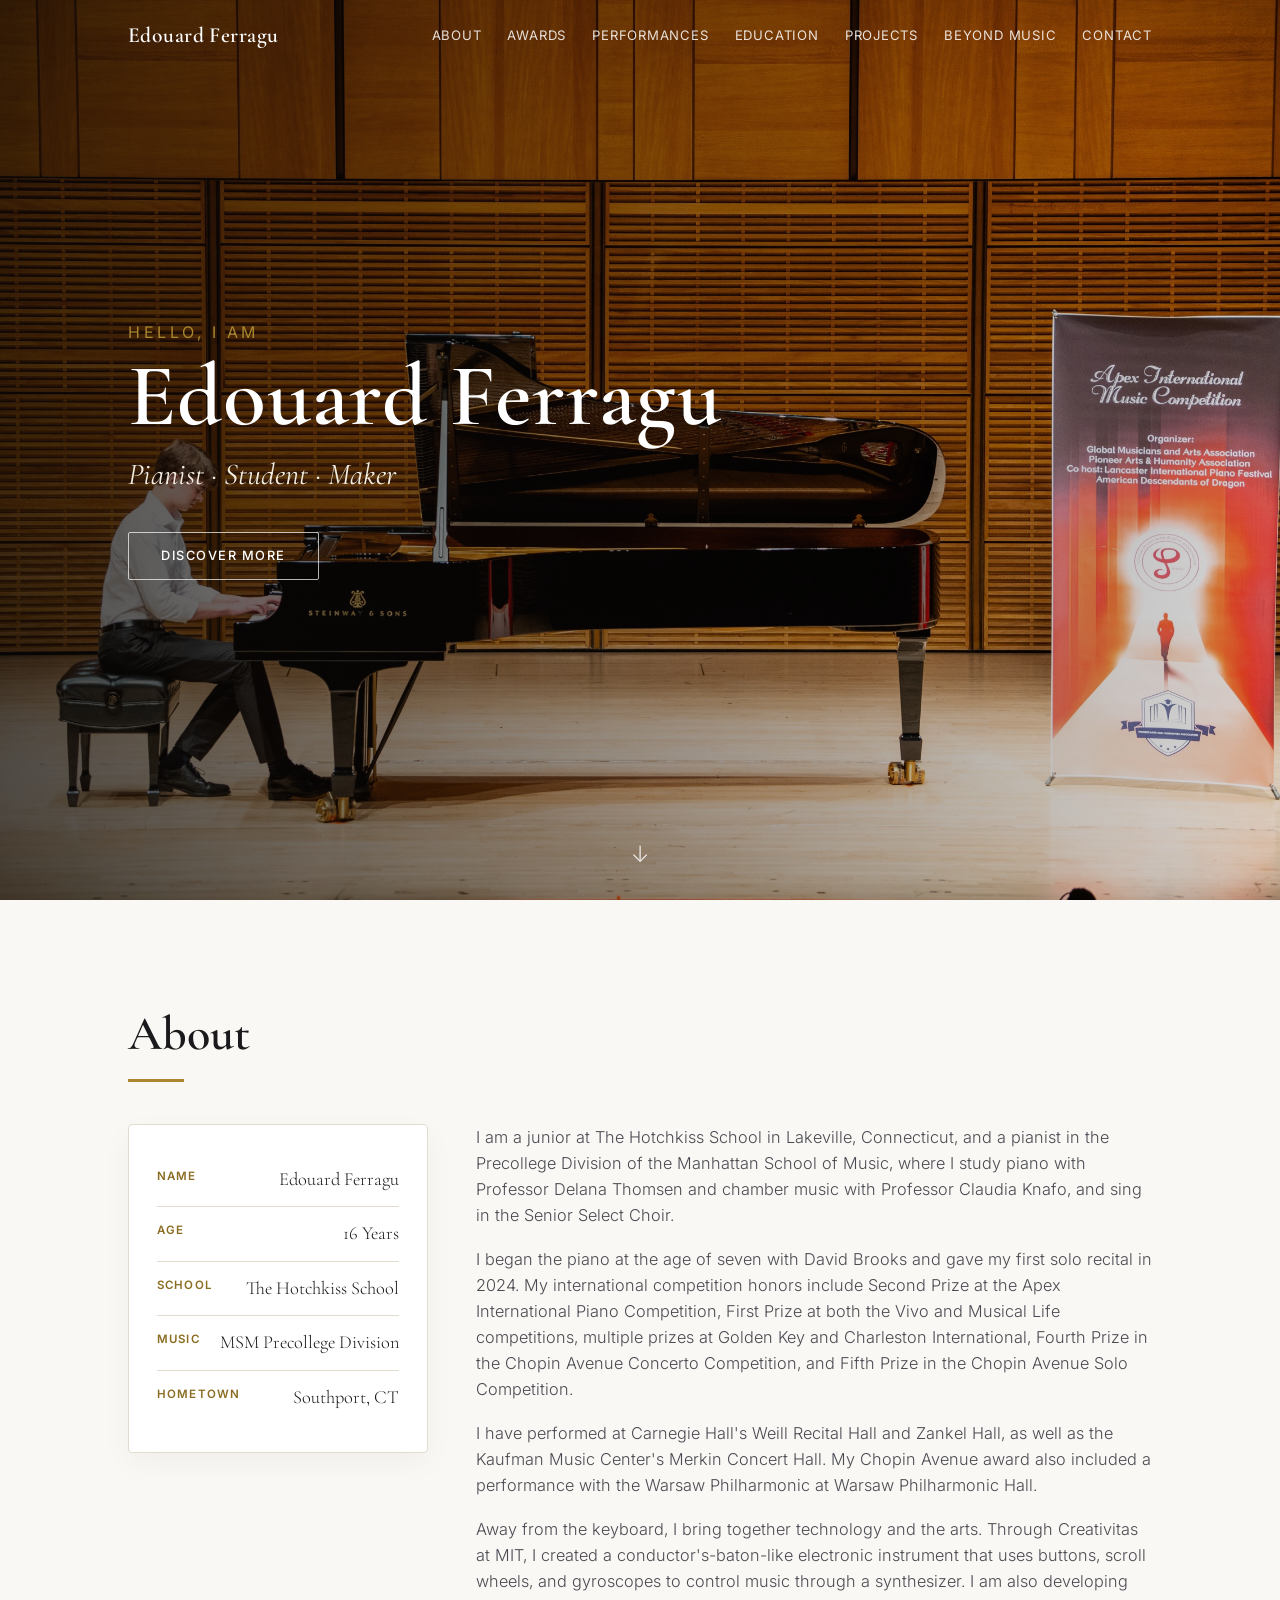
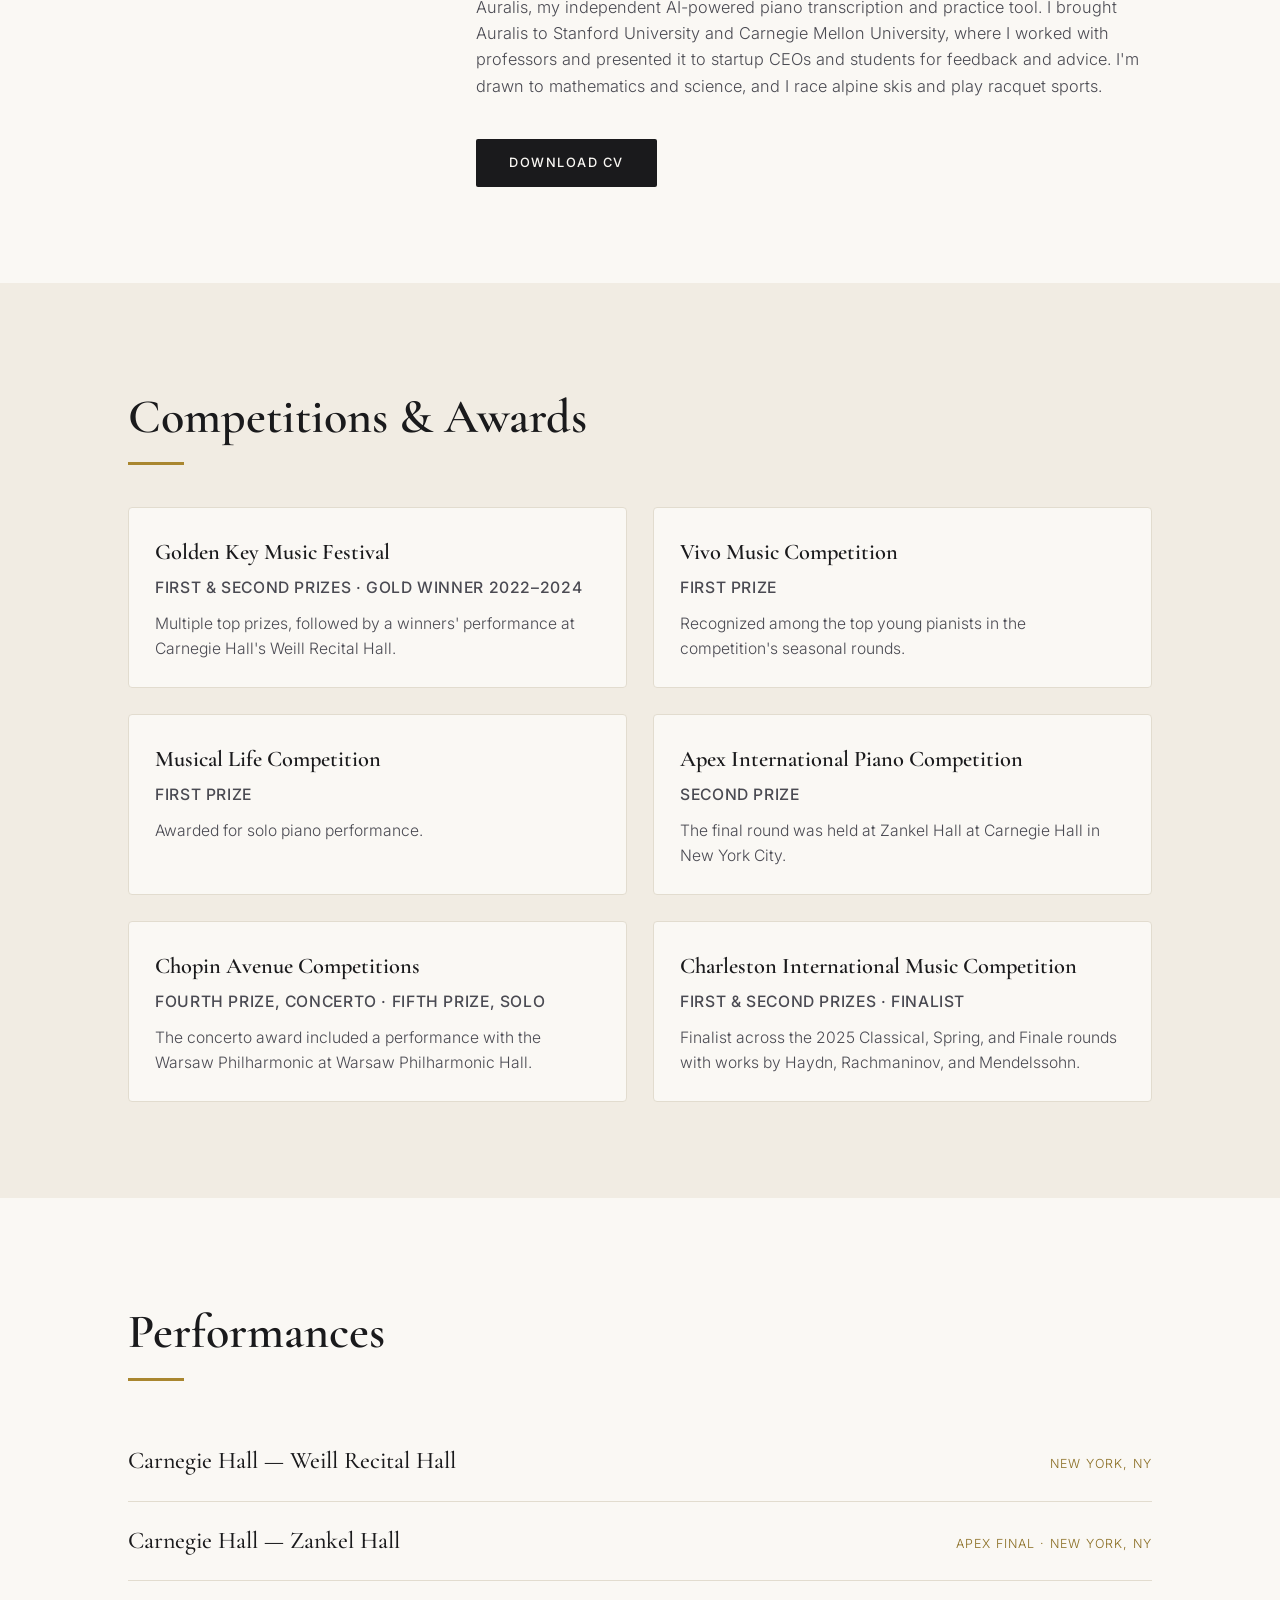
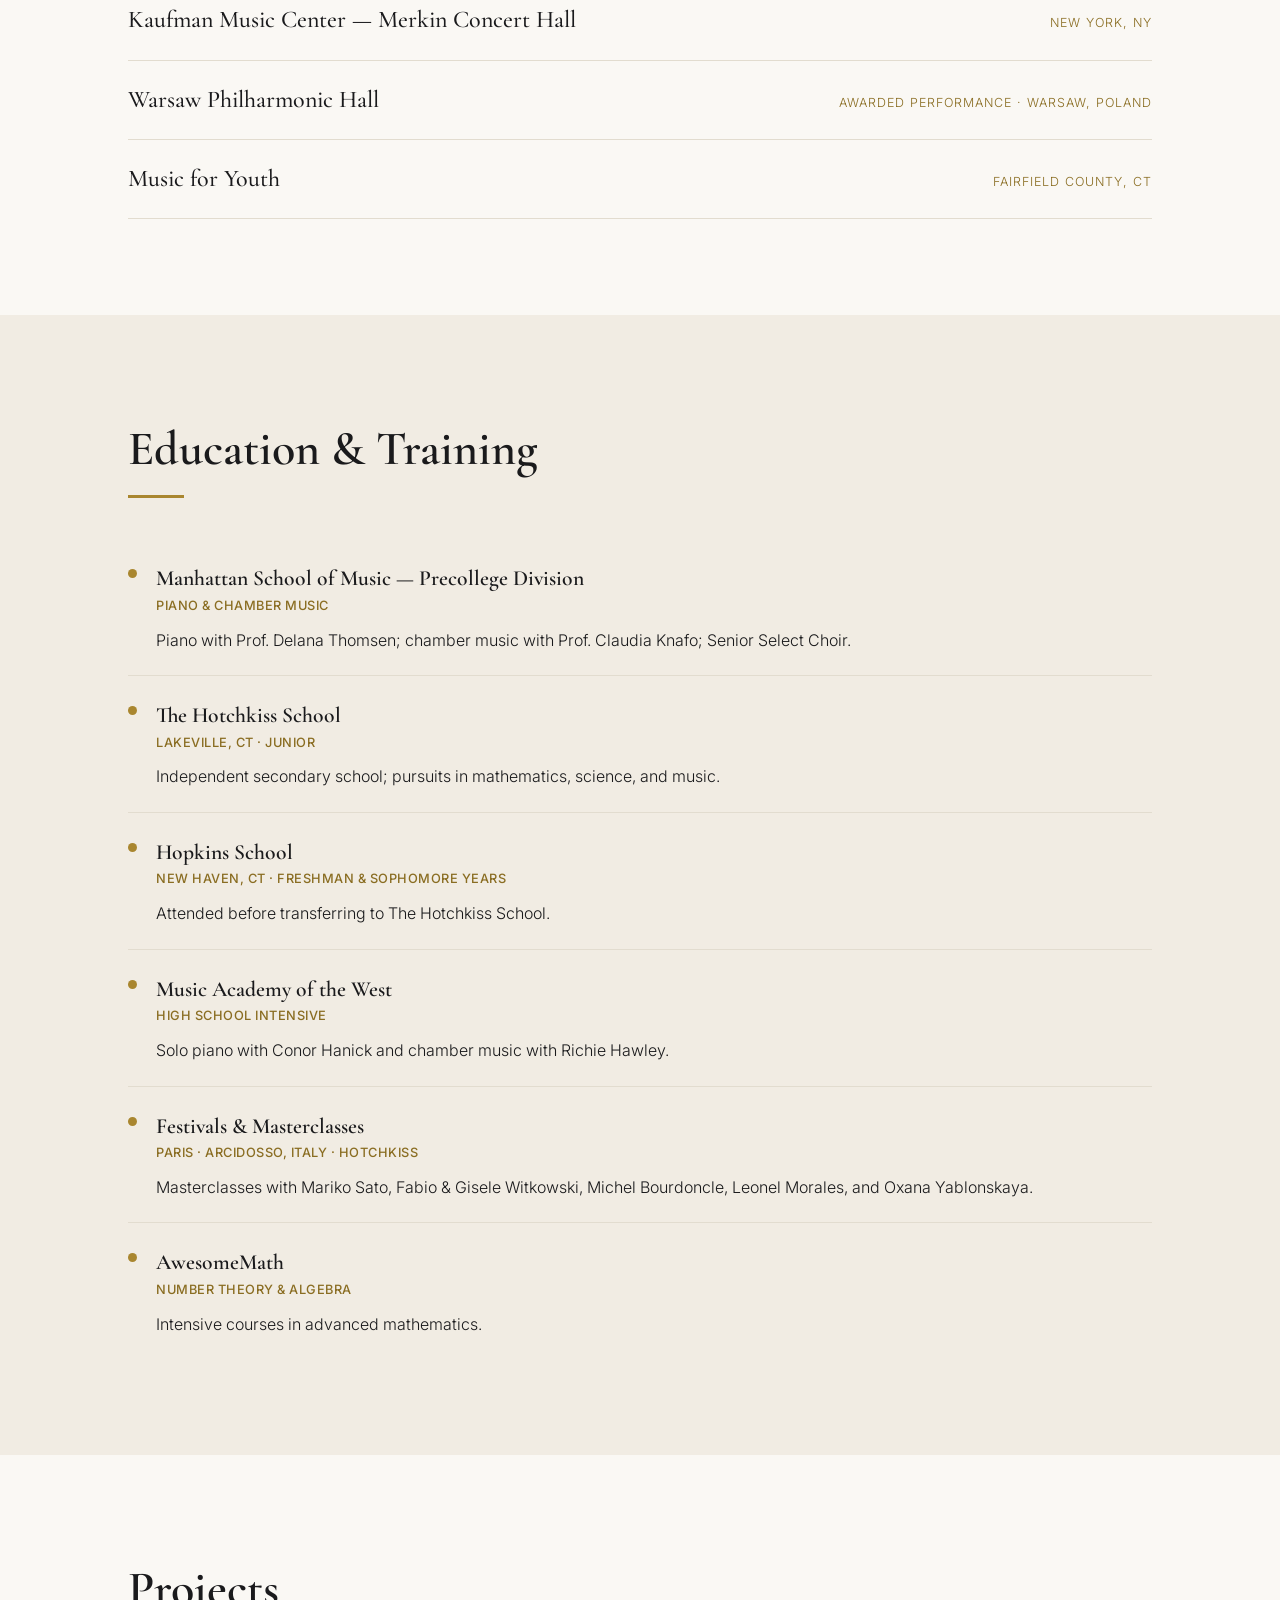
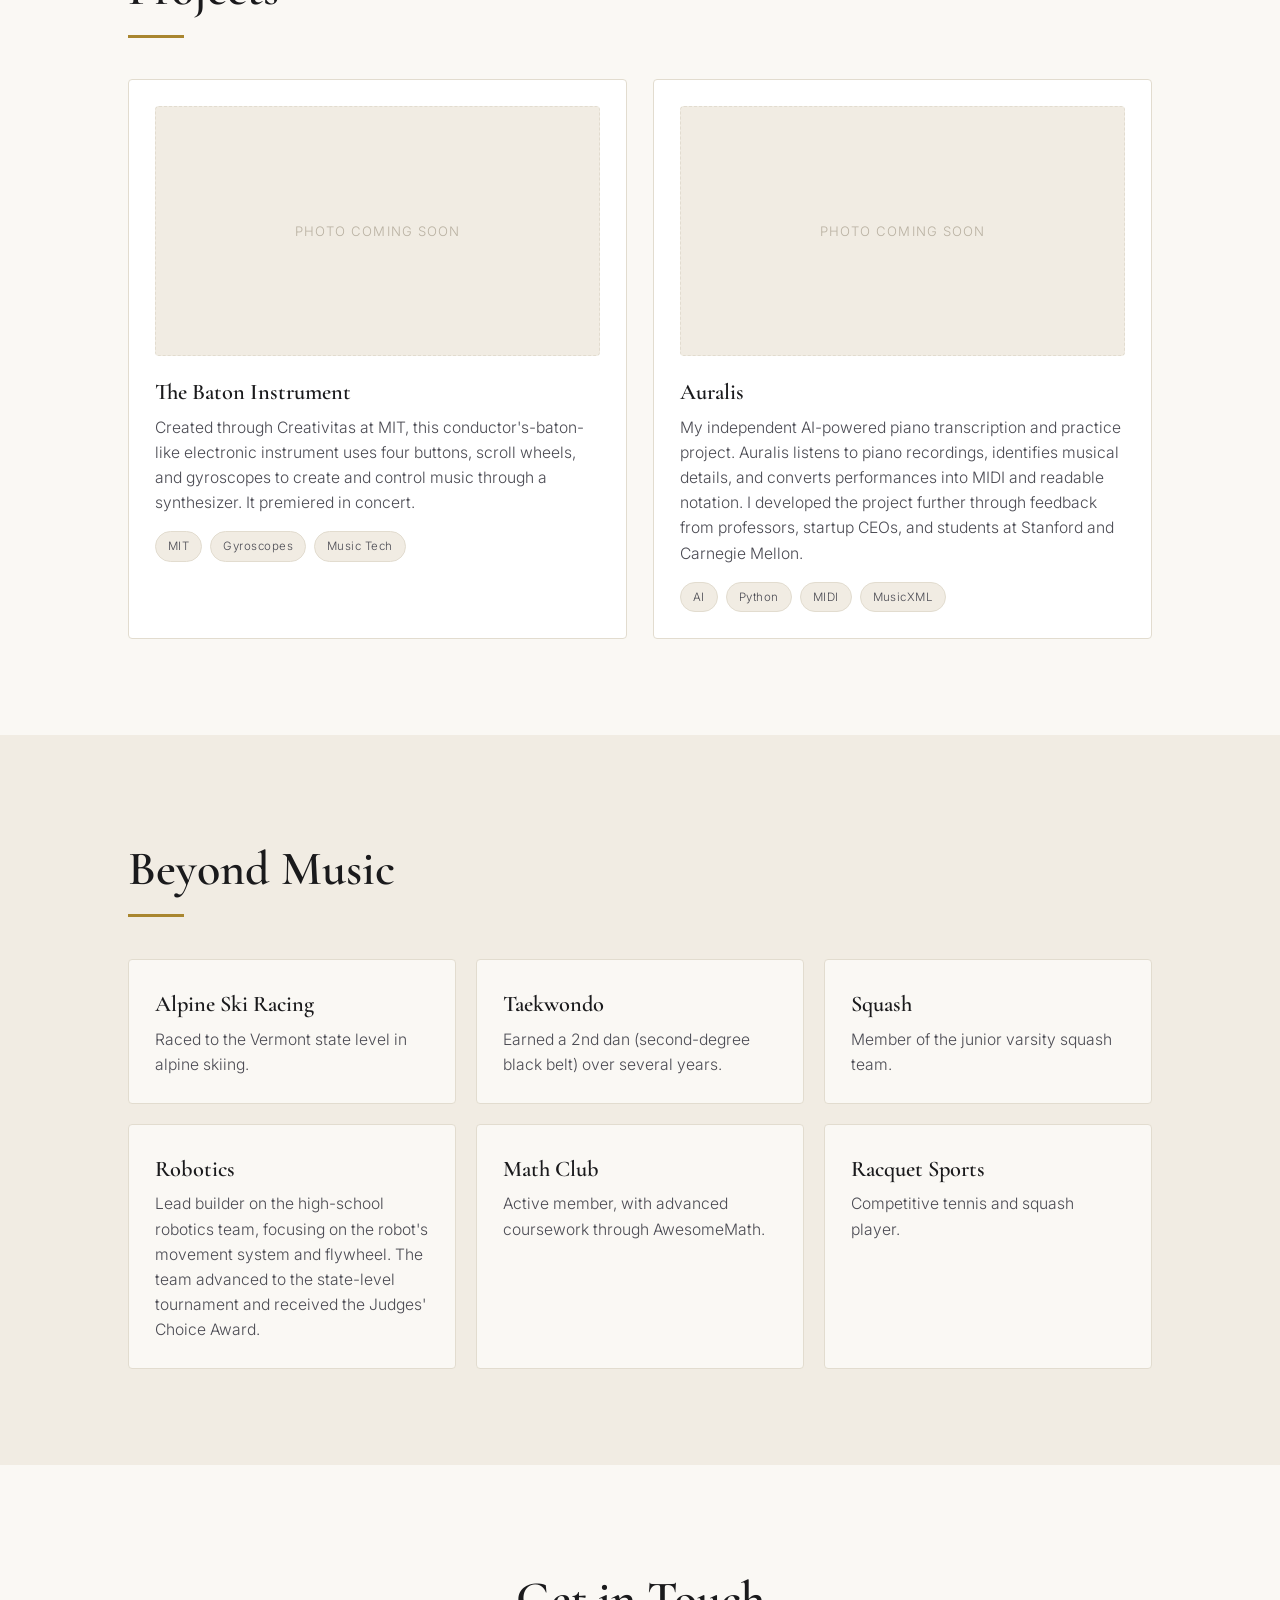
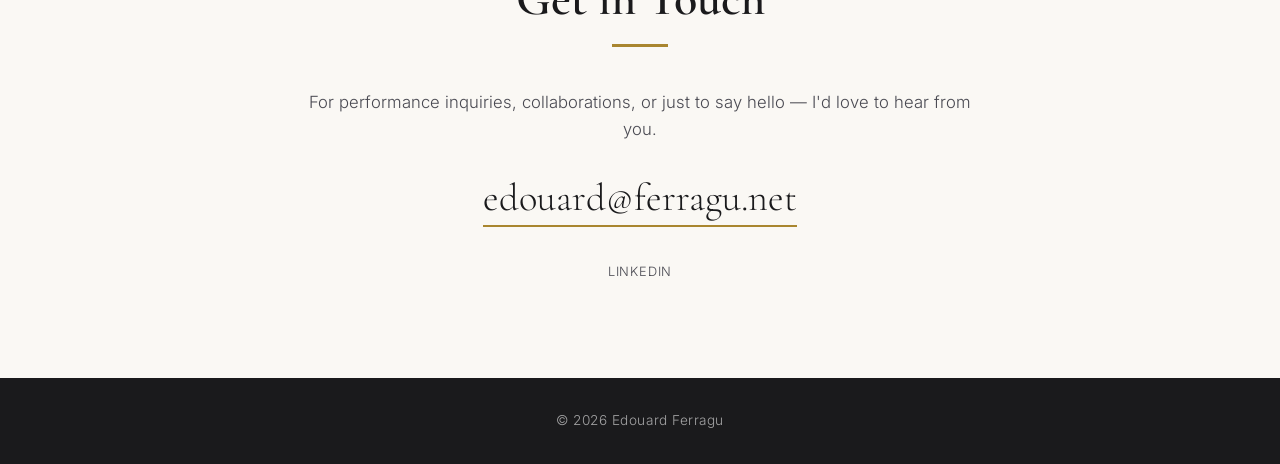
==== commit 888193cf: "Update personal website and CV" ====
--- a/index.html
+++ b/index.html
@@ -4,10 +4,10 @@
   <meta charset="UTF-8" />
   <meta name="viewport" content="width=device-width, initial-scale=1.0" />
   <title>Edouard Ferragu — Pianist</title>
-  <meta name="description" content="Edouard Ferragu — pianist, student, and maker. Prize-winning young pianist studying at the Manhattan School of Music Precollege Division." />
+  <meta name="description" content="Edouard Ferragu — prize-winning pianist, student, and music-technology builder working across AI, robotics, and performance." />
   <link rel="preconnect" href="https://fonts.googleapis.com" />
   <link rel="preconnect" href="https://fonts.gstatic.com" crossorigin />
-  <link href="https://fonts.googleapis.com/css2?family=Cormorant+Garamond:wght@400;500;600;700&family=Inter:wght@300;400;500;600&display=swap" rel="stylesheet" />
+  <link href="https://fonts.googleapis.com/css2?family=Cormorant+Garamond:wght@400;500;600;700&amp;family=Inter:wght@300;400;500;600&amp;display=swap" rel="stylesheet" />
   <link rel="stylesheet" href="css/style.css" />
 </head>
 <body>
@@ -63,13 +63,20 @@
              Delana Thomsen and chamber music with Professor Claudia Knafo, and sing in the Senior
              Select Choir.</p>
           <p>I began the piano at the age of seven with David Brooks and gave my first solo recital in
-             2024. I have won First and Second Prizes at the Golden Key, Vivo, Musical Life, and
-             Charleston International competitions, and have performed at Carnegie Hall's Weill Recital
-             Hall and the Kaufman Music Center's Merkin Concert Hall — with an upcoming performance
-             alongside the Warsaw Philharmonic.</p>
-          <p>Away from the keyboard, I bring together technology and the arts: I built a
-             conductor's-baton-like electronic instrument and I'm developing an AI-powered music tool.
-             I'm also drawn to mathematics and science, and I race alpine skis and play racquet sports.</p>
+             2024. My international competition honors include Second Prize at the Apex International
+             Piano Competition, First Prize at both the Vivo and Musical Life competitions, multiple
+             prizes at Golden Key and Charleston International, Fourth Prize in the Chopin Avenue
+             Concerto Competition, and Fifth Prize in the Chopin Avenue Solo Competition.</p>
+          <p>I have performed at Carnegie Hall's Weill Recital Hall and Zankel Hall, as well as the
+             Kaufman Music Center's Merkin Concert Hall. My Chopin Avenue award also included a
+             performance with the Warsaw Philharmonic at Warsaw Philharmonic Hall.</p>
+          <p>Away from the keyboard, I bring together technology and the arts. Through Creativitas at
+             MIT, I created a conductor's-baton-like electronic instrument that uses buttons, scroll
+             wheels, and gyroscopes to control music through a synthesizer. I am also developing
+             Auralis, my independent AI-powered piano transcription and practice tool. I brought
+             Auralis to Stanford University and Carnegie Mellon University, where I worked with
+             professors and presented it to startup CEOs and students for feedback and advice. I'm
+             drawn to mathematics and science, and I race alpine skis and play racquet sports.</p>
           <a href="cv/Edouard-Ferragu-CV.pdf" class="btn btn--dark" download>Download CV</a>
         </div>
       </div>
@@ -88,13 +95,23 @@
         </div>
         <div class="card">
           <h3>Vivo Music Competition</h3>
-          <p class="card__meta">First &amp; Second Prizes</p>
+          <p class="card__meta">First Prize</p>
           <p>Recognized among the top young pianists in the competition's seasonal rounds.</p>
         </div>
         <div class="card">
           <h3>Musical Life Competition</h3>
-          <p class="card__meta">First &amp; Second Prizes</p>
+          <p class="card__meta">First Prize</p>
           <p>Awarded for solo piano performance.</p>
+        </div>
+        <div class="card">
+          <h3>Apex International Piano Competition</h3>
+          <p class="card__meta">Second Prize</p>
+          <p>The final round was held at Zankel Hall at Carnegie Hall in New York City.</p>
+        </div>
+        <div class="card">
+          <h3>Chopin Avenue Competitions</h3>
+          <p class="card__meta">Fourth Prize, Concerto &middot; Fifth Prize, Solo</p>
+          <p>The concerto award included a performance with the Warsaw Philharmonic at Warsaw Philharmonic Hall.</p>
         </div>
         <div class="card">
           <h3>Charleston International Music Competition</h3>
@@ -112,8 +129,9 @@
       <h2 class="section__title">Performances</h2>
       <ul class="venues">
         <li><span class="venues__name">Carnegie Hall — Weill Recital Hall</span><span class="venues__note">New York, NY</span></li>
+        <li><span class="venues__name">Carnegie Hall — Zankel Hall</span><span class="venues__note">Apex Final &middot; New York, NY</span></li>
         <li><span class="venues__name">Kaufman Music Center — Merkin Concert Hall</span><span class="venues__note">New York, NY</span></li>
-        <li><span class="venues__name">Warsaw Philharmonic</span><span class="venues__note">Upcoming</span></li>
+        <li><span class="venues__name">Warsaw Philharmonic Hall</span><span class="venues__note">Awarded Performance &middot; Warsaw, Poland</span></li>
         <li><span class="venues__name">Music for Youth</span><span class="venues__note">Fairfield County, CT</span></li>
       </ul>
       <!-- Add performance video embeds here later -->
@@ -136,9 +154,14 @@
           <p>Independent secondary school; pursuits in mathematics, science, and music.</p>
         </div>
         <div class="timeline__item">
+          <h3>Hopkins School</h3>
+          <p class="card__meta">New Haven, CT &middot; Freshman &amp; Sophomore Years</p>
+          <p>Attended before transferring to The Hotchkiss School.</p>
+        </div>
+        <div class="timeline__item">
           <h3>Music Academy of the West</h3>
           <p class="card__meta">High School Intensive</p>
-          <p>Summer intensive study in solo piano performance.</p>
+          <p>Solo piano with Conor Hanick and chamber music with Richie Hawley.</p>
         </div>
         <div class="timeline__item">
           <h3>Festivals &amp; Masterclasses</h3>
@@ -163,17 +186,19 @@
         <div class="card card--project">
           <div class="card__thumb" data-placeholder>Photo coming soon</div>
           <h3>The Baton Instrument</h3>
-          <p>A conductor's-baton-like electronic instrument that plays music using gyroscopes, scroll
-             wheels, and four buttons — built through the Innovares course and Creativitas program,
-             and premiered in concert.</p>
-          <div class="tags"><span>Gyroscopes</span><span>Hardware</span><span>Music Tech</span></div>
+          <p>Created through Creativitas at MIT, this conductor's-baton-like electronic instrument uses
+             four buttons, scroll wheels, and gyroscopes to create and control music through a
+             synthesizer. It premiered in concert.</p>
+          <div class="tags"><span>MIT</span><span>Gyroscopes</span><span>Music Tech</span></div>
         </div>
         <div class="card card--project">
           <div class="card__thumb" data-placeholder>Photo coming soon</div>
-          <h3>AI-Powered Music Tool</h3>
-          <p>An in-development tool that unites my passions for technology and the arts, applying AI
-             to the practice and creation of music.</p>
-          <div class="tags"><span>AI</span><span>Python</span><span>Audio</span></div>
+          <h3>Auralis</h3>
+          <p>My independent AI-powered piano transcription and practice project. Auralis listens to
+             piano recordings, identifies musical details, and converts performances into MIDI and
+             readable notation. I developed the project further through feedback from professors,
+             startup CEOs, and students at Stanford and Carnegie Mellon.</p>
+          <div class="tags"><span>AI</span><span>Python</span><span>MIDI</span><span>MusicXML</span></div>
         </div>
       </div>
     </div>
@@ -187,7 +212,7 @@
         <div class="card"><h3>Alpine Ski Racing</h3><p>Raced to the Vermont state level in alpine skiing.</p></div>
         <div class="card"><h3>Taekwondo</h3><p>Earned a 2nd dan (second-degree black belt) over several years.</p></div>
         <div class="card"><h3>Squash</h3><p>Member of the junior varsity squash team.</p></div>
-        <div class="card"><h3>Robotics</h3><p>Lead builder on the high-school robotics team.</p></div>
+        <div class="card"><h3>Robotics</h3><p>Lead builder on the high-school robotics team, focusing on the robot's movement system and flywheel. The team advanced to the state-level tournament and received the Judges' Choice Award.</p></div>
         <div class="card"><h3>Math Club</h3><p>Active member, with advanced coursework through AwesomeMath.</p></div>
         <div class="card"><h3>Racquet Sports</h3><p>Competitive tennis and squash player.</p></div>
       </div>
@@ -202,8 +227,8 @@
          I'd love to hear from you.</p>
       <a class="contact__email" href="mailto:edouard@ferragu.net">edouard@ferragu.net</a>
       <div class="social" id="social">
-        <!-- Social links to be added -->
-        <a class="social__link social__link--soon" href="#" aria-disabled="true">Social links coming soon</a>
+        <a class="social__link" href="https://www.linkedin.com/in/edouard-ferragu-34ab73272"
+           target="_blank" rel="noopener noreferrer">LinkedIn</a>
       </div>
     </div>
   </section>
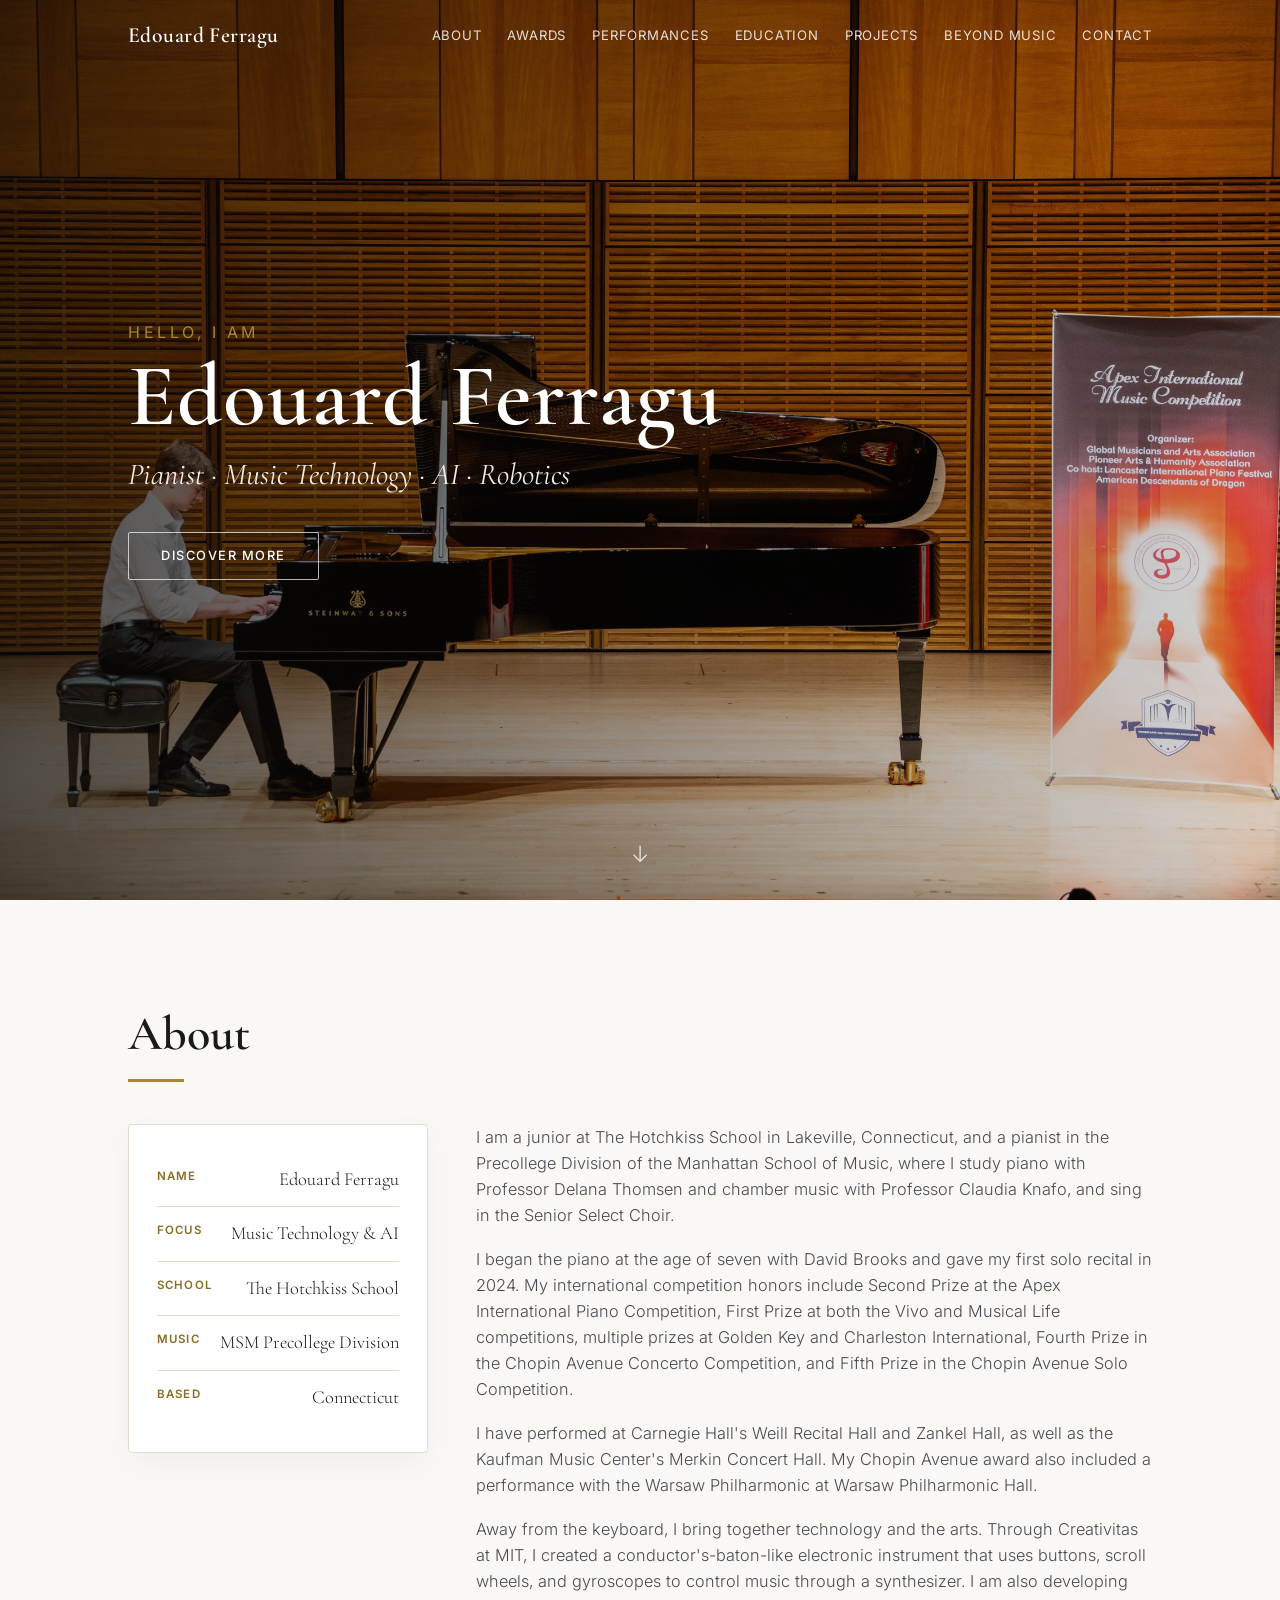
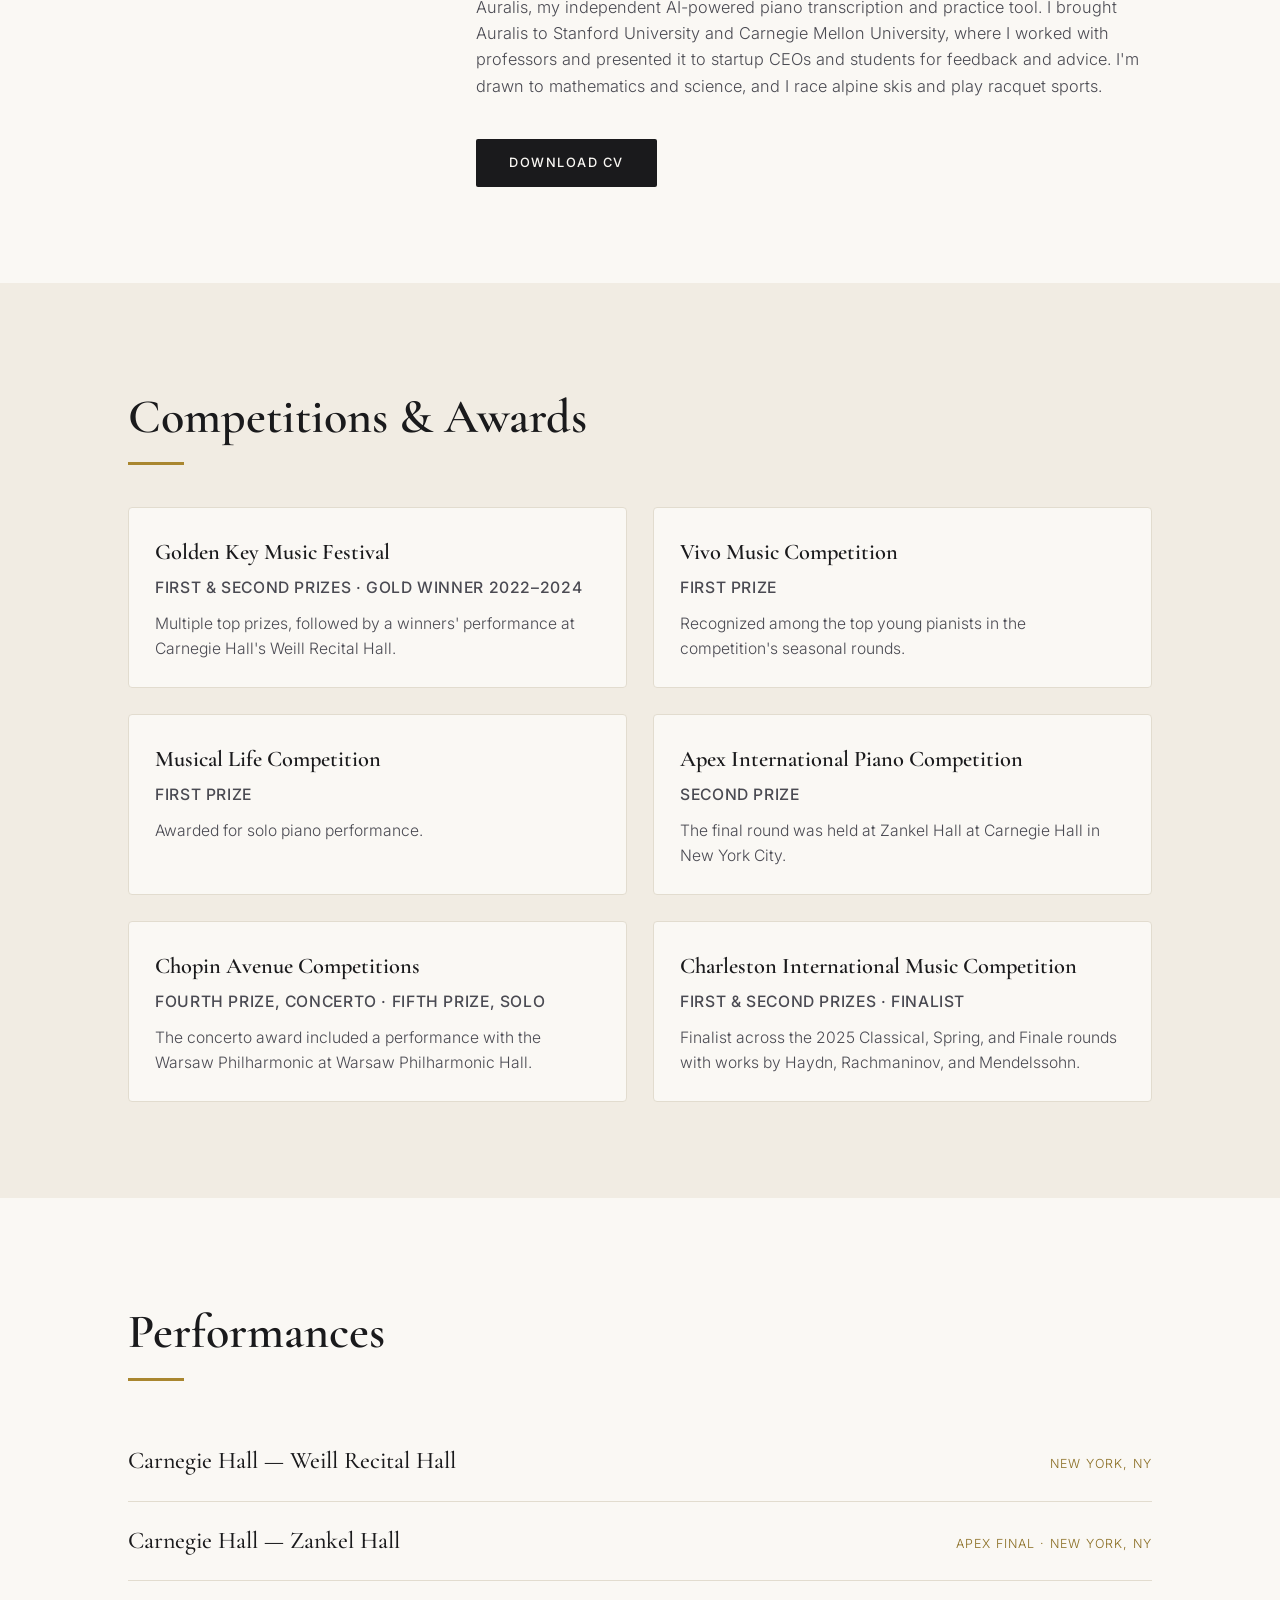
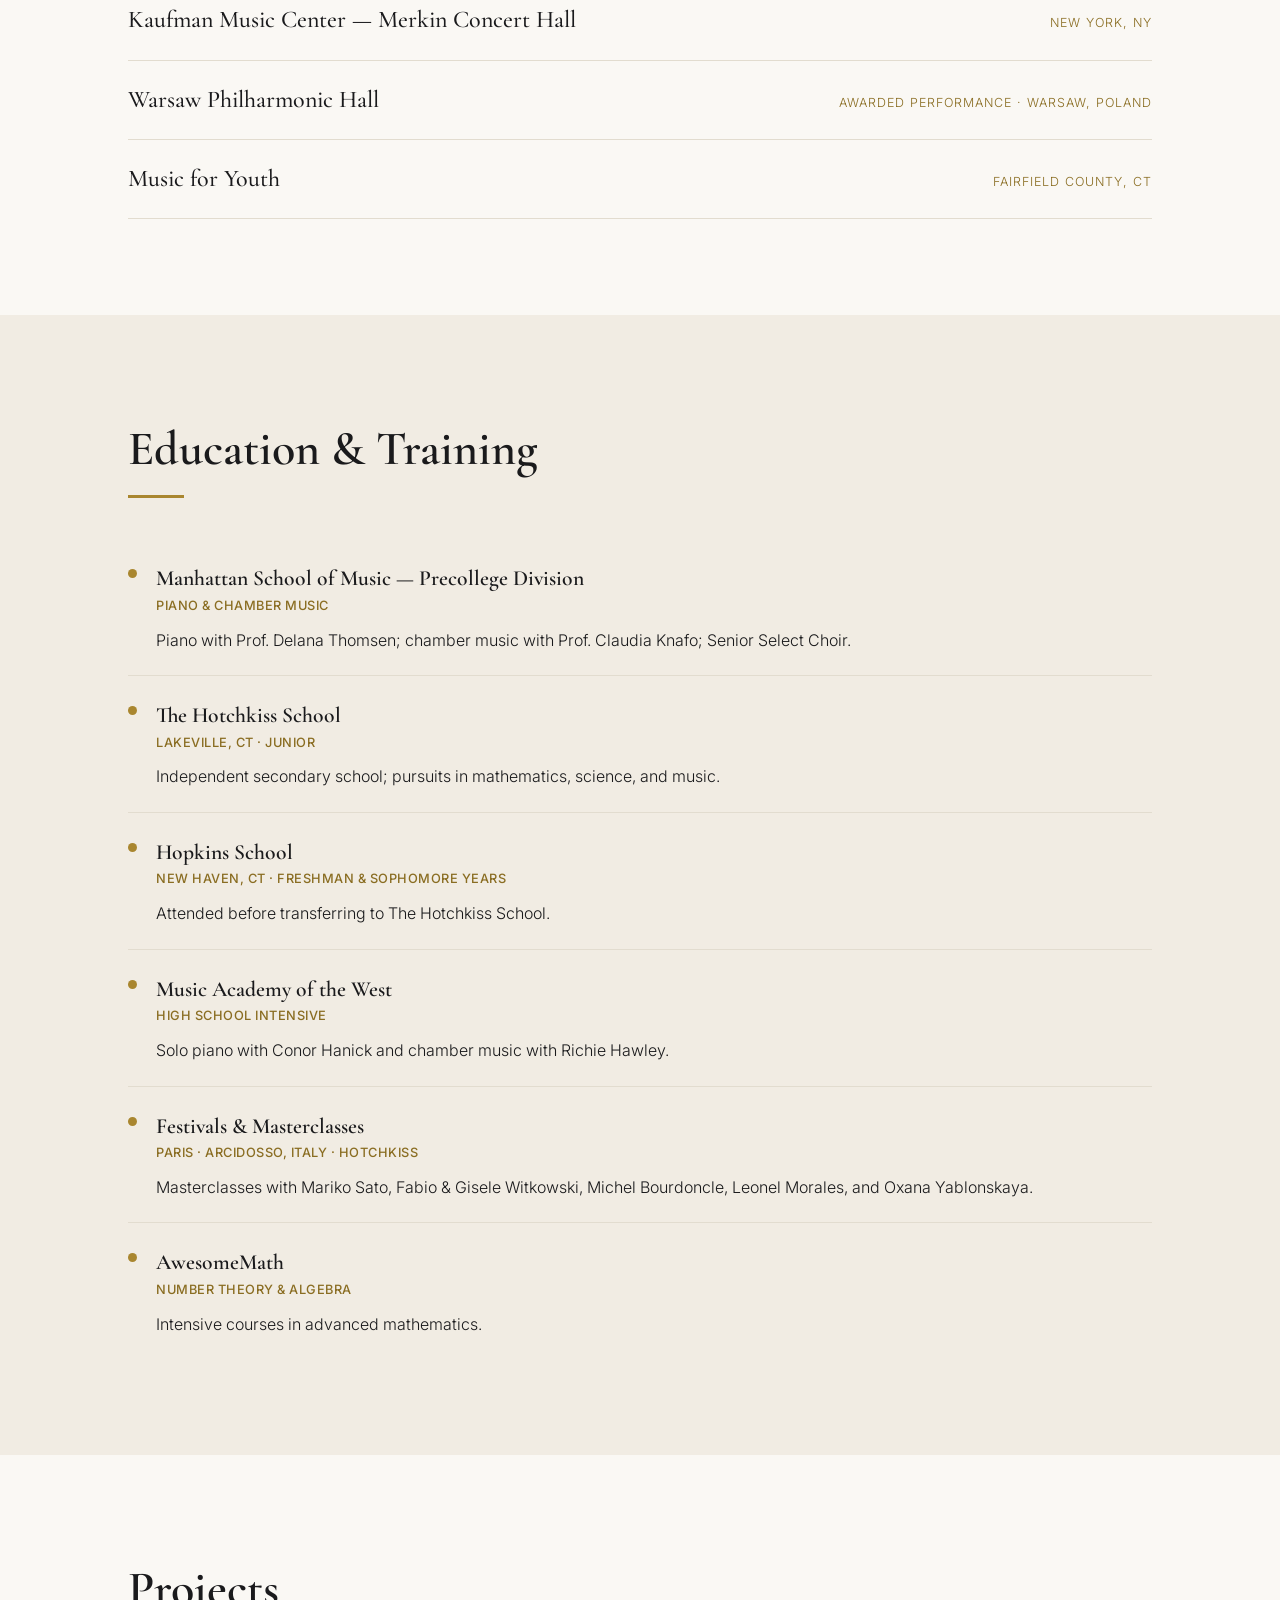
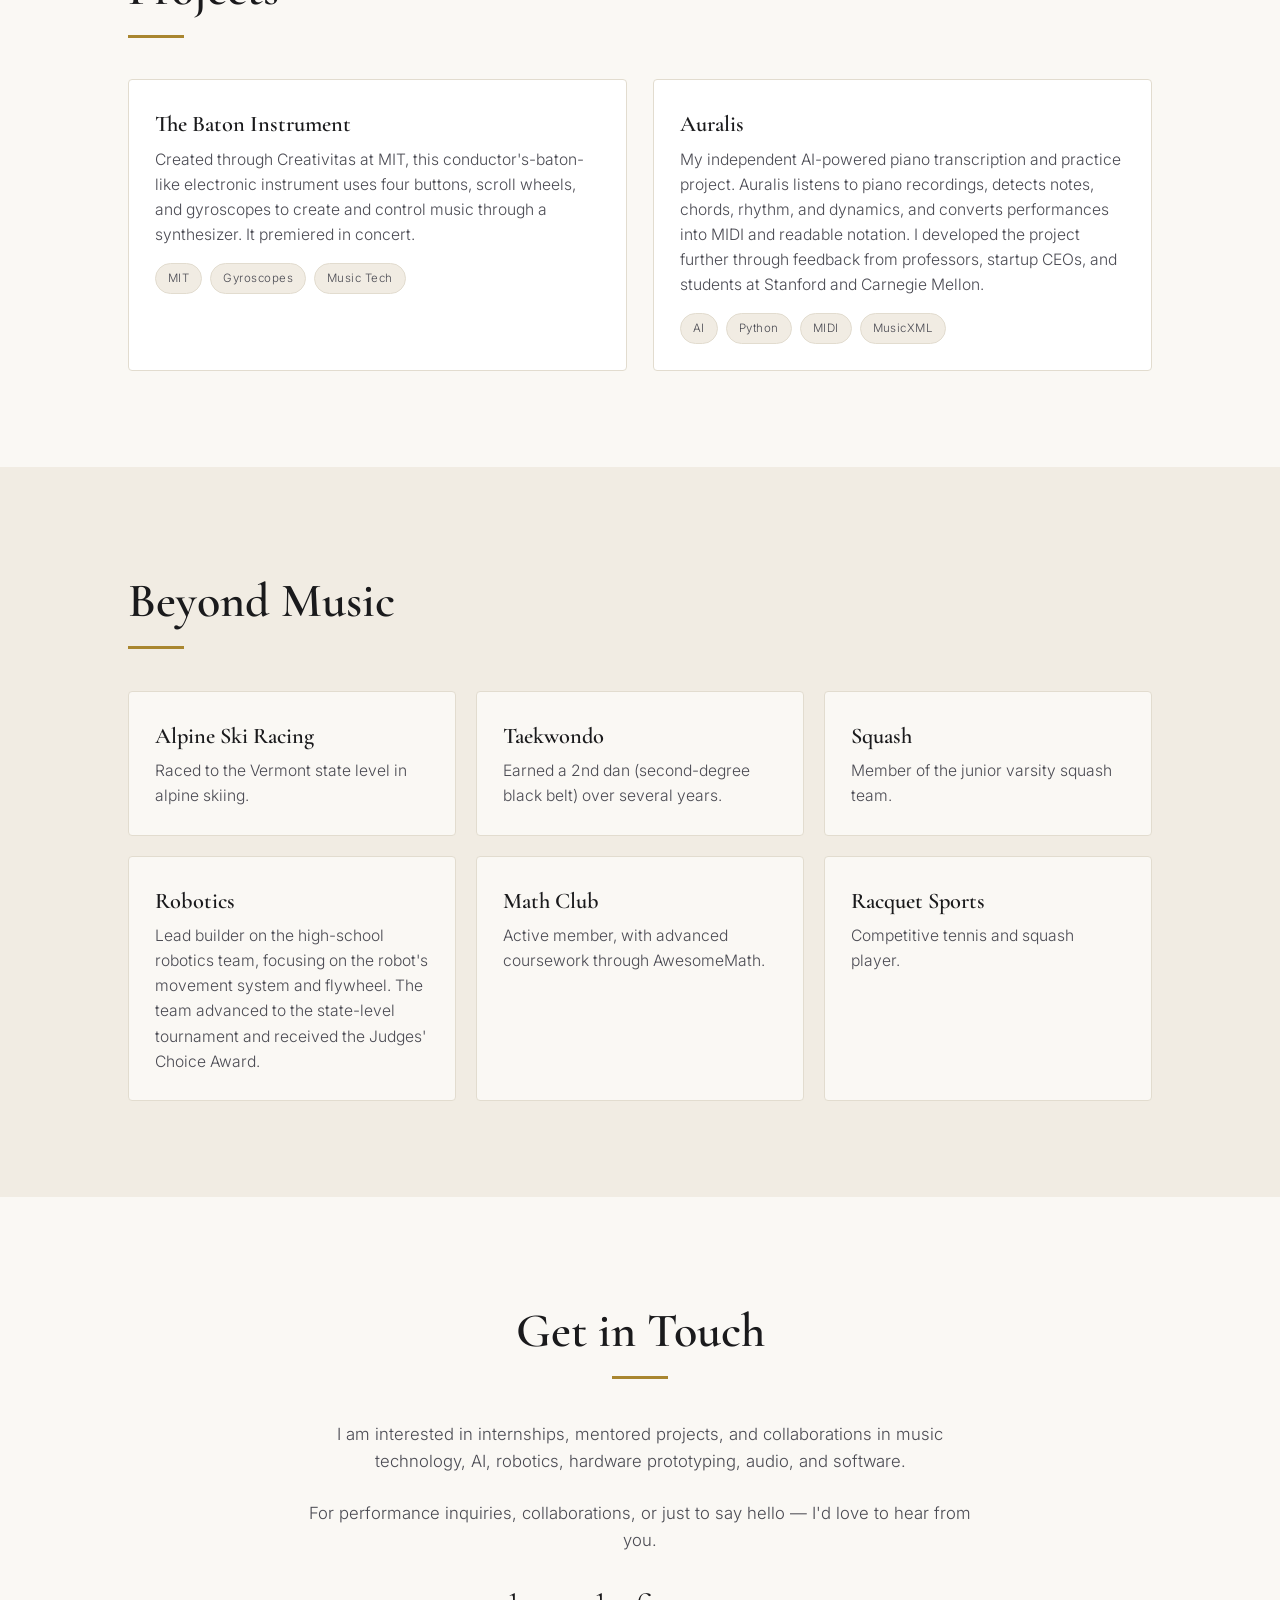
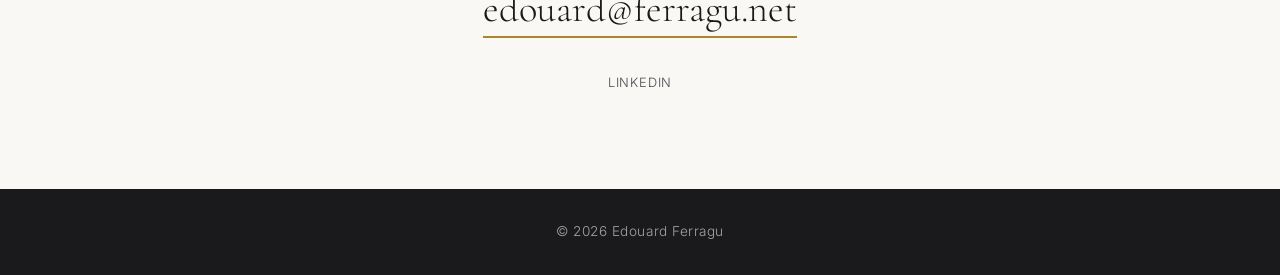
==== commit 412bc761: "Polish portfolio links and positioning" ====
--- a/index.html
+++ b/index.html
@@ -3,8 +3,18 @@
 <head>
   <meta charset="UTF-8" />
   <meta name="viewport" content="width=device-width, initial-scale=1.0" />
-  <title>Edouard Ferragu — Pianist</title>
+  <title>Edouard Ferragu — Pianist &amp; Music Technology Builder</title>
   <meta name="description" content="Edouard Ferragu — prize-winning pianist, student, and music-technology builder working across AI, robotics, and performance." />
+  <link rel="canonical" href="https://edouardferragu.github.io/" />
+  <meta property="og:type" content="website" />
+  <meta property="og:url" content="https://edouardferragu.github.io/" />
+  <meta property="og:title" content="Edouard Ferragu — Pianist &amp; Music Technology Builder" />
+  <meta property="og:description" content="Prize-winning pianist and student building projects across music technology, AI, and robotics." />
+  <meta property="og:image" content="https://edouardferragu.github.io/images/og-social.png" />
+  <meta name="twitter:card" content="summary_large_image" />
+  <meta name="twitter:title" content="Edouard Ferragu — Pianist &amp; Music Technology Builder" />
+  <meta name="twitter:description" content="Prize-winning pianist and student building projects across music technology, AI, and robotics." />
+  <meta name="twitter:image" content="https://edouardferragu.github.io/images/og-social.png" />
   <link rel="preconnect" href="https://fonts.googleapis.com" />
   <link rel="preconnect" href="https://fonts.gstatic.com" crossorigin />
   <link href="https://fonts.googleapis.com/css2?family=Cormorant+Garamond:wght@400;500;600;700&amp;family=Inter:wght@300;400;500;600&amp;display=swap" rel="stylesheet" />
@@ -37,7 +47,7 @@
     <div class="hero__content">
       <p class="hero__eyebrow">Hello, I am</p>
       <h1 class="hero__name">Edouard Ferragu</h1>
-      <p class="hero__tagline">Pianist &middot; Student &middot; Maker</p>
+      <p class="hero__tagline">Pianist &middot; Music Technology &middot; AI &middot; Robotics</p>
       <a href="#about" class="btn btn--light">Discover More</a>
     </div>
     <a href="#about" class="hero__scroll" aria-label="Scroll down">&#8595;</a>
@@ -51,10 +61,10 @@
         <div class="about__card">
           <dl class="facts">
             <div class="fact"><dt>Name</dt><dd>Edouard Ferragu</dd></div>
-            <div class="fact"><dt>Age</dt><dd>16 Years</dd></div>
+            <div class="fact"><dt>Focus</dt><dd>Music Technology &amp; AI</dd></div>
             <div class="fact"><dt>School</dt><dd>The Hotchkiss School</dd></div>
             <div class="fact"><dt>Music</dt><dd>MSM Precollege Division</dd></div>
-            <div class="fact"><dt>Hometown</dt><dd>Southport, CT</dd></div>
+            <div class="fact"><dt>Based</dt><dd>Connecticut</dd></div>
           </dl>
         </div>
         <div class="about__body">
@@ -184,7 +194,6 @@
       <h2 class="section__title">Projects</h2>
       <div class="cards">
         <div class="card card--project">
-          <div class="card__thumb" data-placeholder>Photo coming soon</div>
           <h3>The Baton Instrument</h3>
           <p>Created through Creativitas at MIT, this conductor's-baton-like electronic instrument uses
              four buttons, scroll wheels, and gyroscopes to create and control music through a
@@ -192,12 +201,11 @@
           <div class="tags"><span>MIT</span><span>Gyroscopes</span><span>Music Tech</span></div>
         </div>
         <div class="card card--project">
-          <div class="card__thumb" data-placeholder>Photo coming soon</div>
           <h3>Auralis</h3>
           <p>My independent AI-powered piano transcription and practice project. Auralis listens to
-             piano recordings, identifies musical details, and converts performances into MIDI and
-             readable notation. I developed the project further through feedback from professors,
-             startup CEOs, and students at Stanford and Carnegie Mellon.</p>
+             piano recordings, detects notes, chords, rhythm, and dynamics, and converts performances
+             into MIDI and readable notation. I developed the project further through feedback from
+             professors, startup CEOs, and students at Stanford and Carnegie Mellon.</p>
           <div class="tags"><span>AI</span><span>Python</span><span>MIDI</span><span>MusicXML</span></div>
         </div>
       </div>
@@ -223,11 +231,13 @@
   <section class="section" id="contact">
     <div class="container container--narrow">
       <h2 class="section__title">Get in Touch</h2>
+      <p class="contact__lead">I am interested in internships, mentored projects, and collaborations
+         in music technology, AI, robotics, hardware prototyping, audio, and software.</p>
       <p class="contact__lead">For performance inquiries, collaborations, or just to say hello —
          I'd love to hear from you.</p>
       <a class="contact__email" href="mailto:edouard@ferragu.net">edouard@ferragu.net</a>
       <div class="social" id="social">
-        <a class="social__link" href="https://www.linkedin.com/in/edouard-ferragu-34ab73272"
+        <a class="social__link" href="https://www.linkedin.com/in/edouard-ferragu-b13219426"
            target="_blank" rel="noopener noreferrer">LinkedIn</a>
       </div>
     </div>
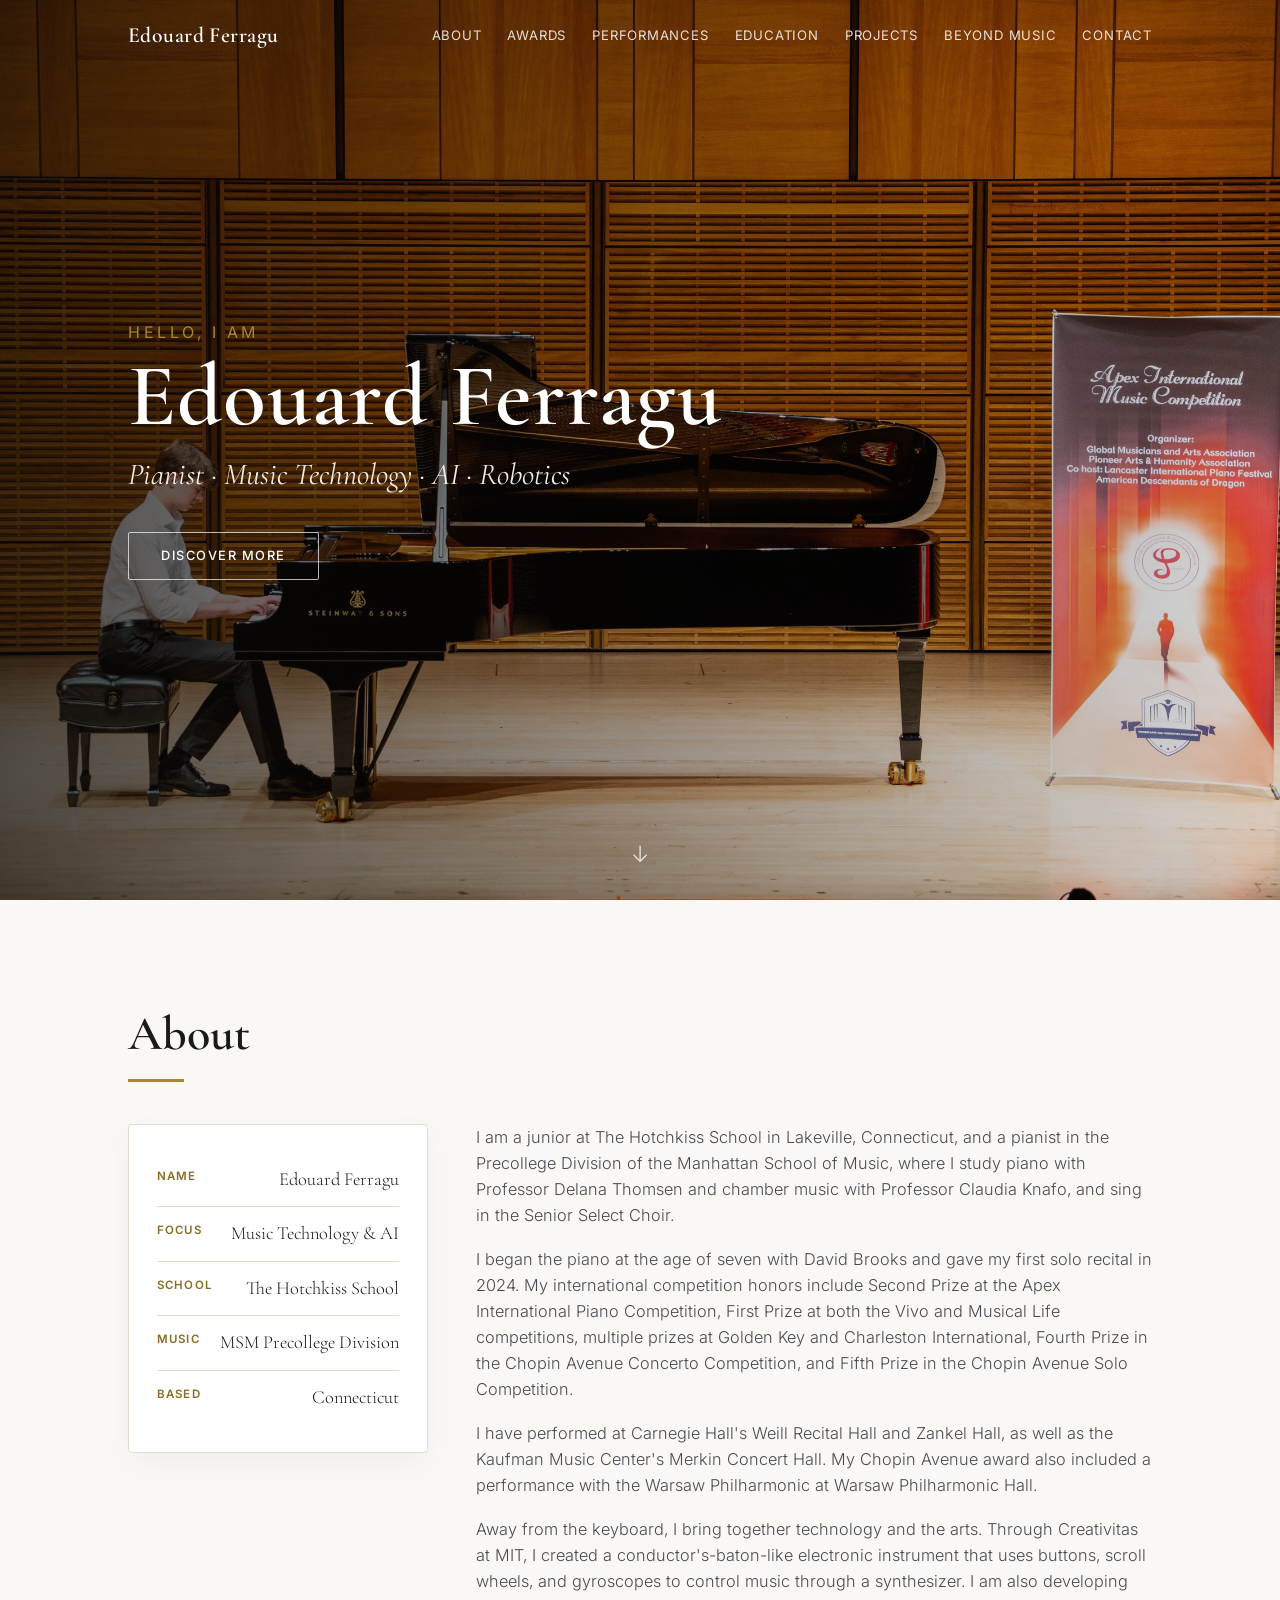
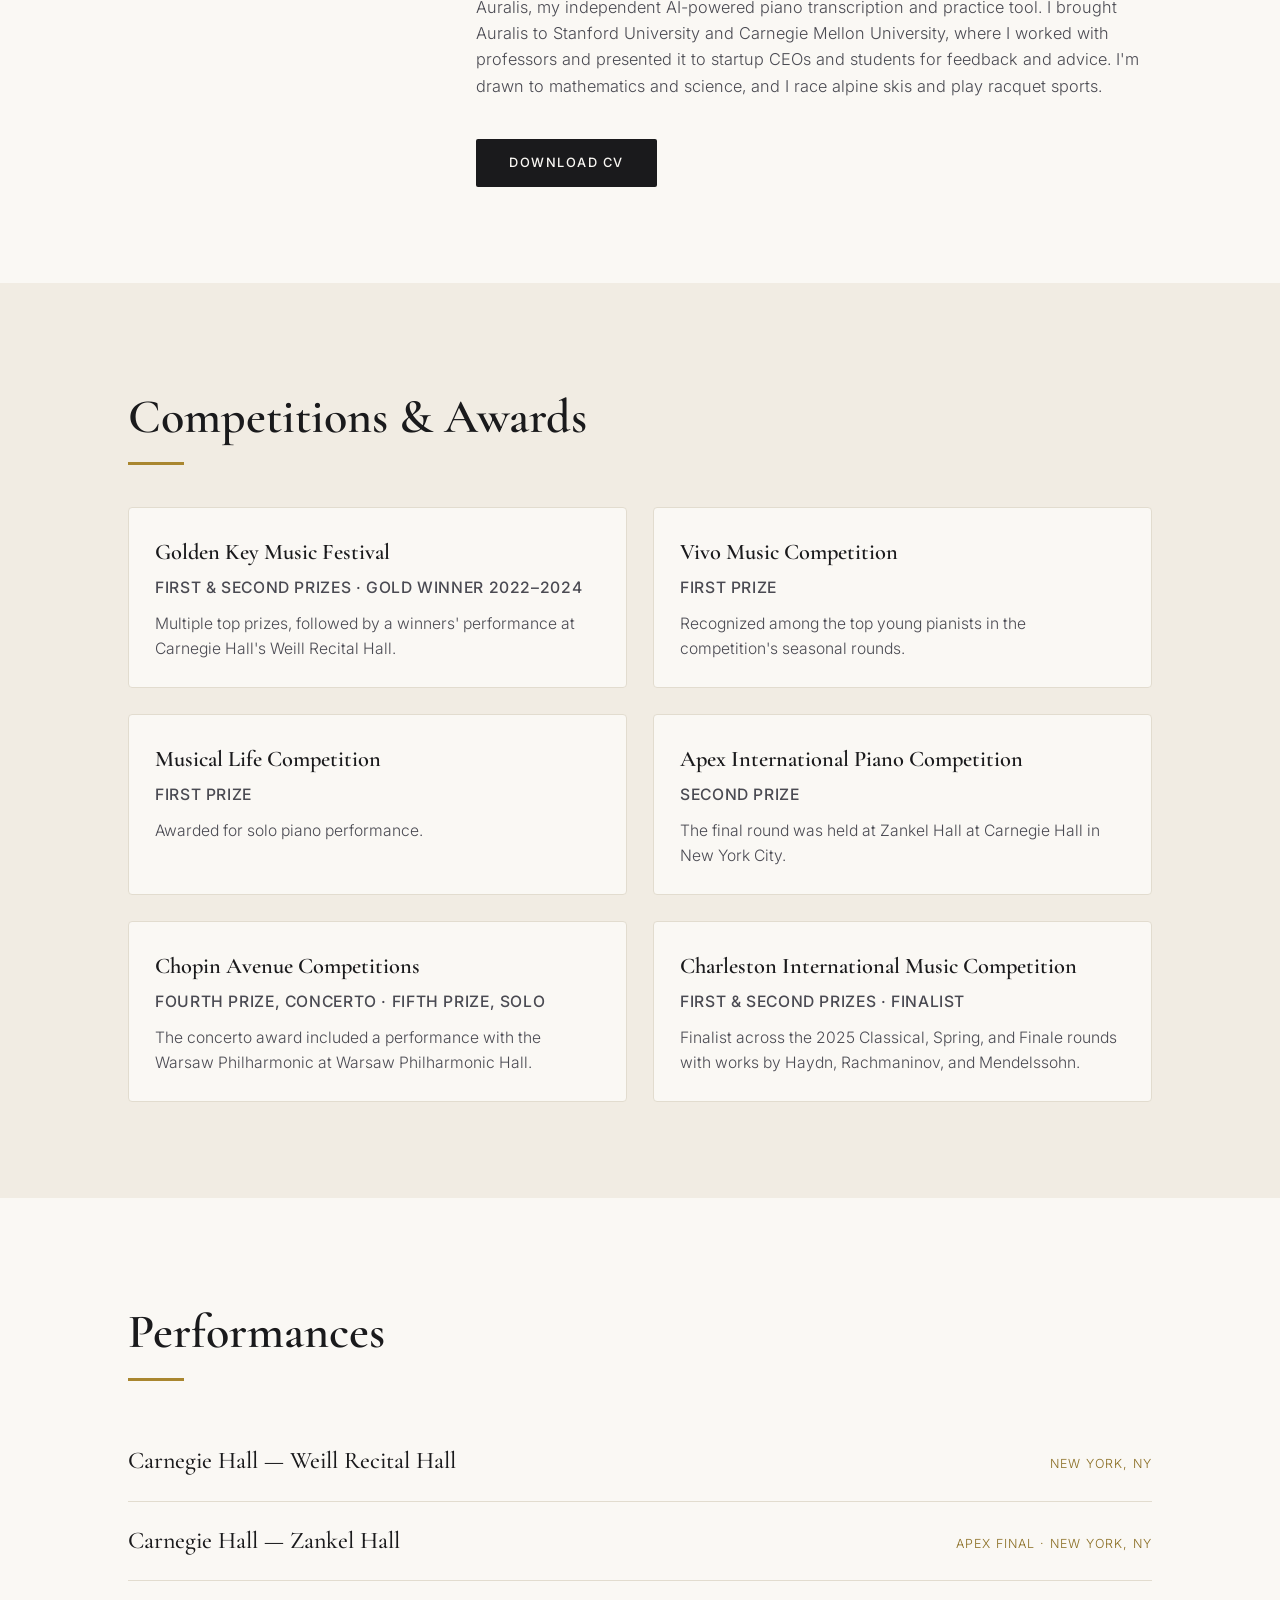
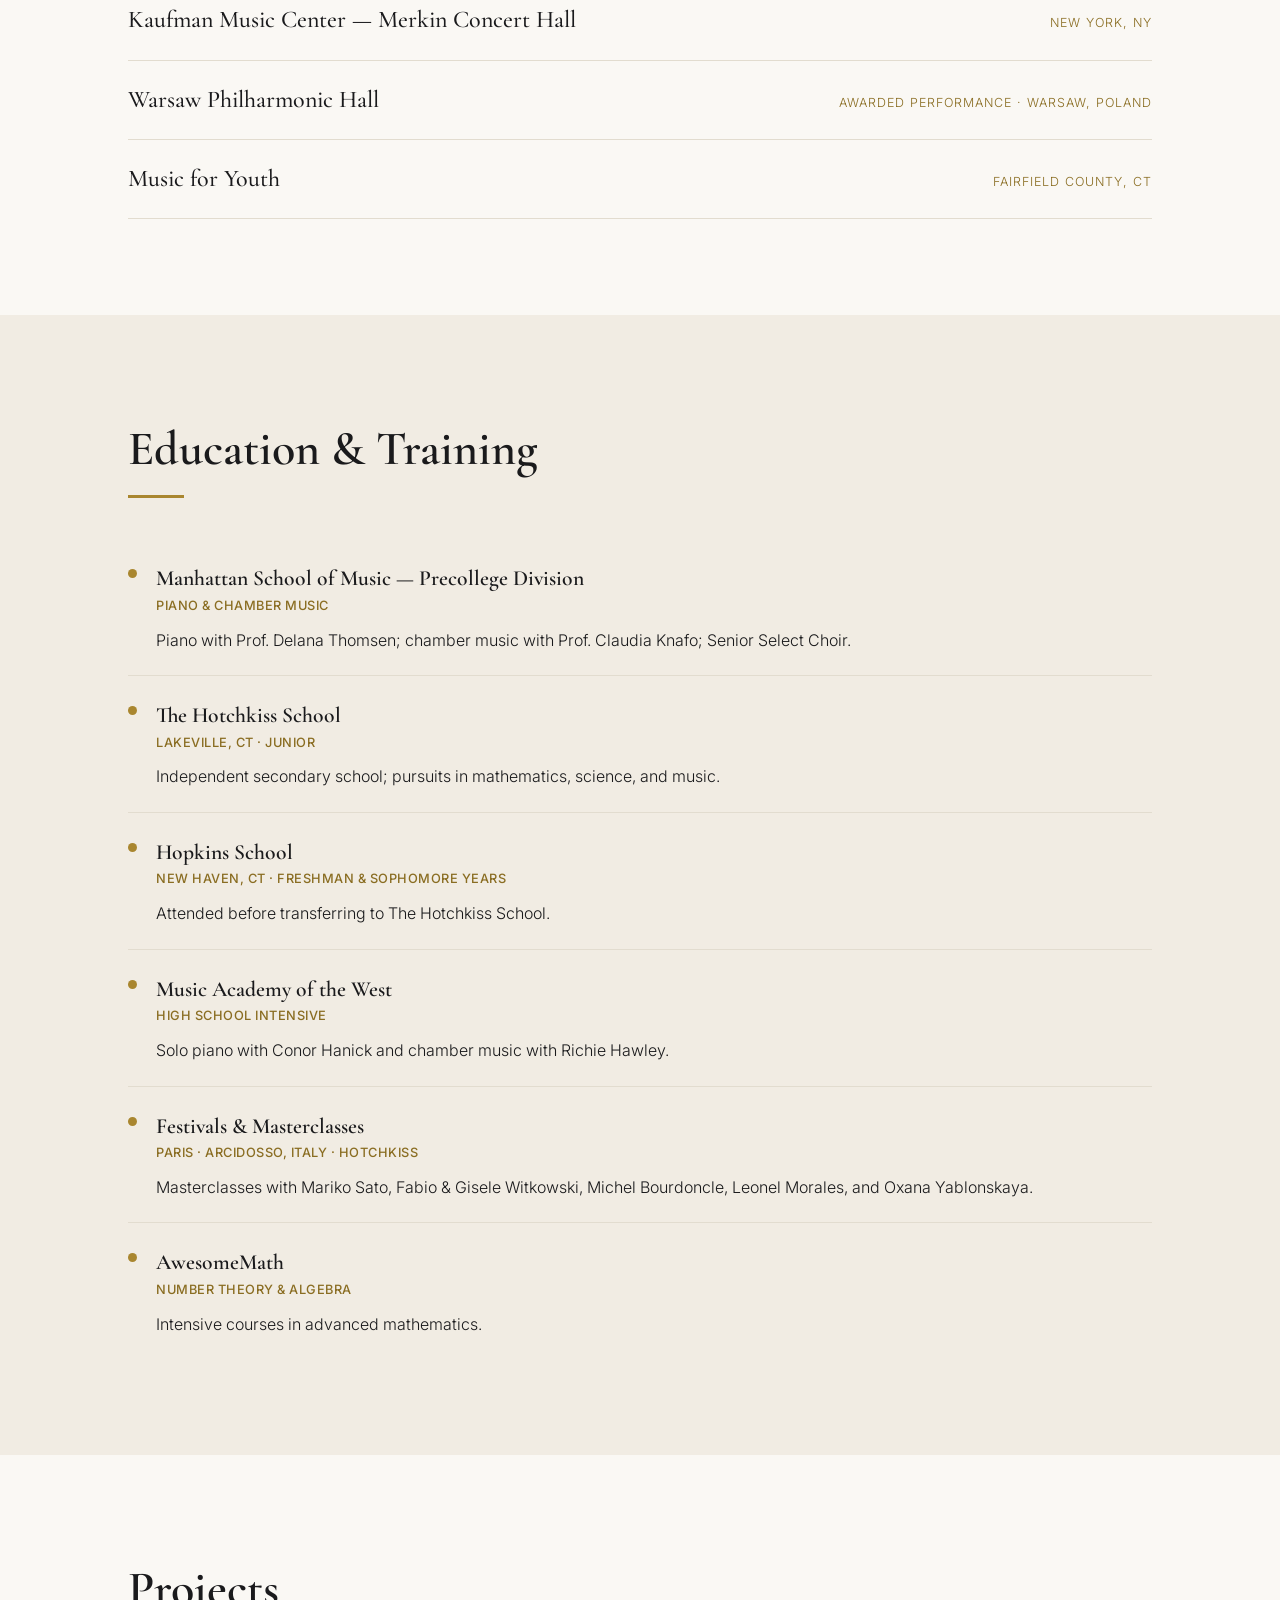
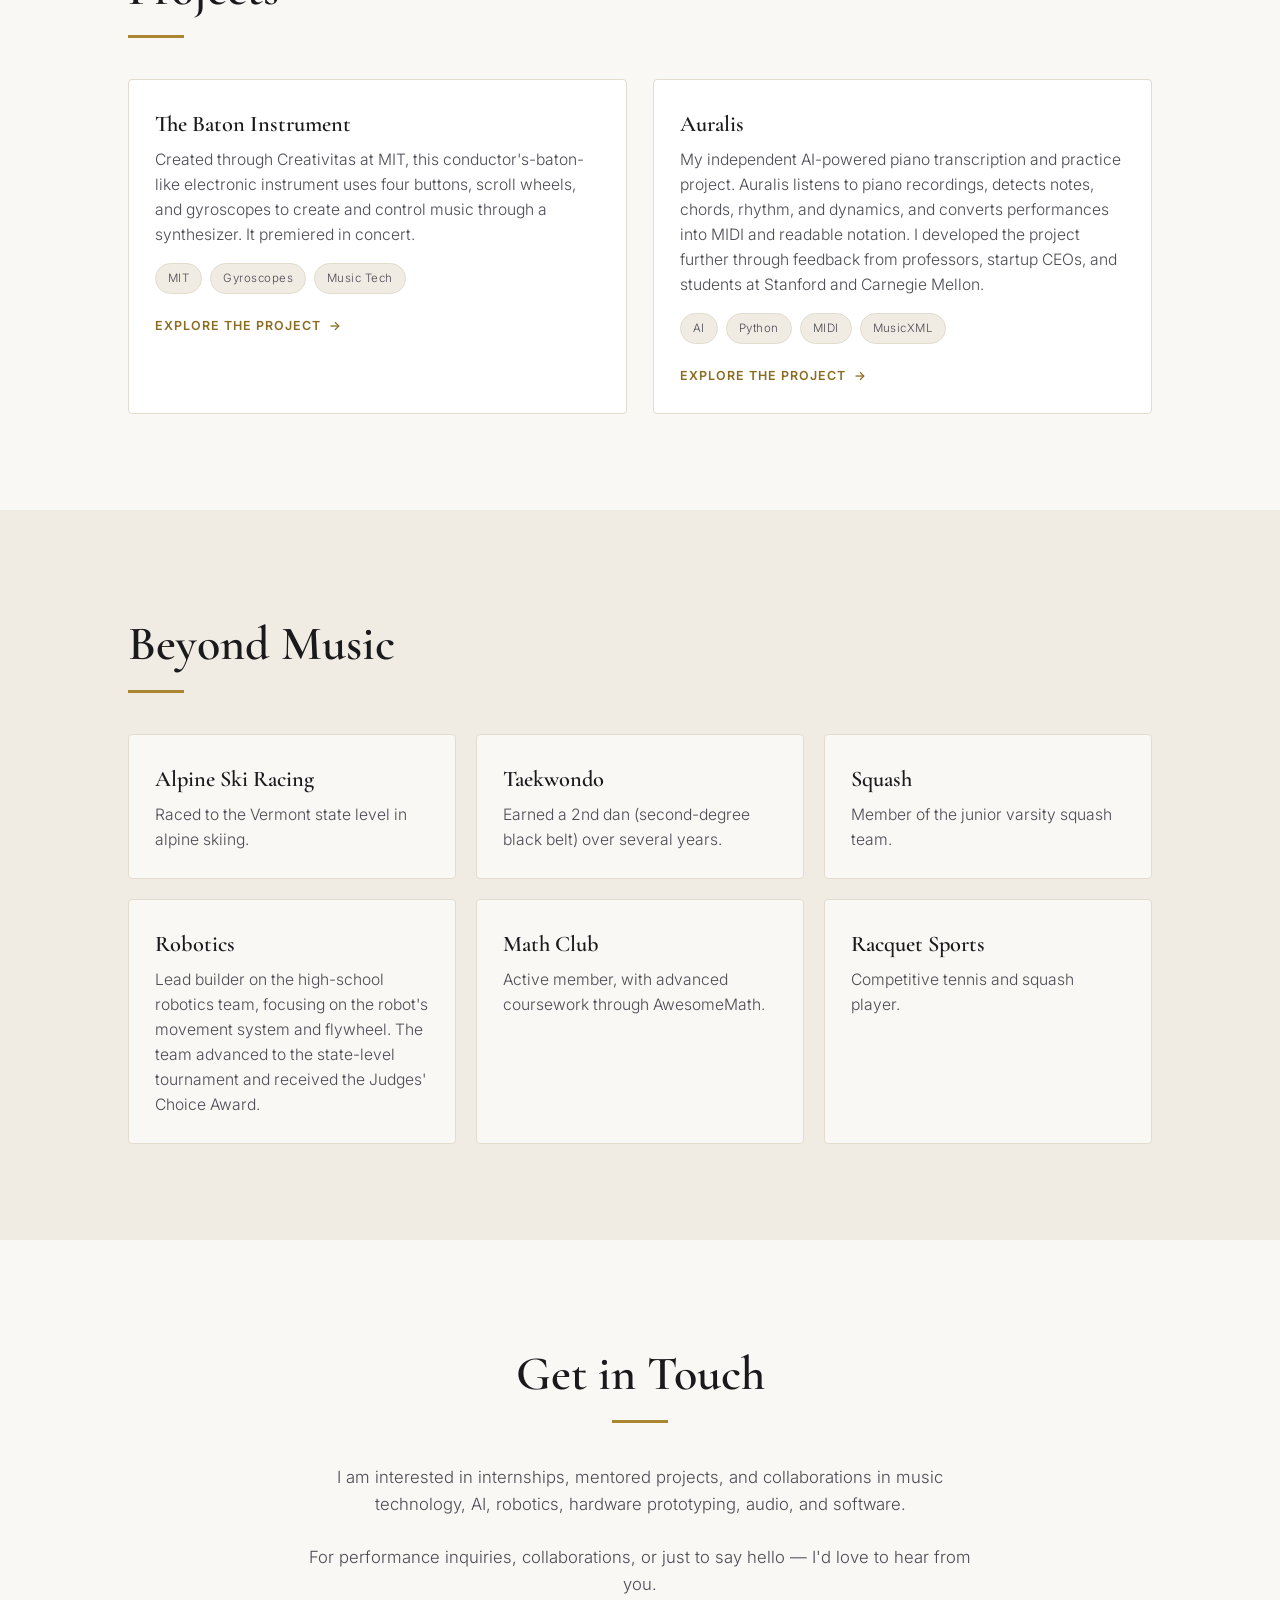
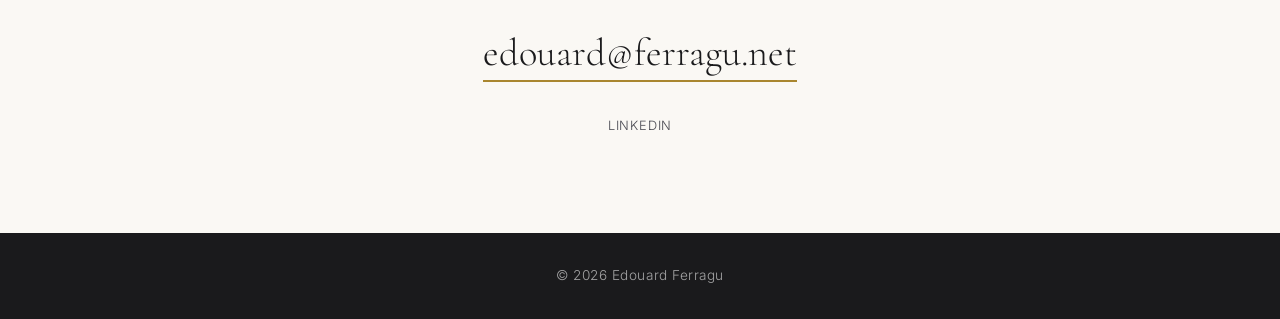
==== commit e3d245d7: "Add dedicated project detail pages" ====
--- a/index.html
+++ b/index.html
@@ -199,6 +199,7 @@
              four buttons, scroll wheels, and gyroscopes to create and control music through a
              synthesizer. It premiered in concert.</p>
           <div class="tags"><span>MIT</span><span>Gyroscopes</span><span>Music Tech</span></div>
+          <a class="project-link" href="projects/baton-instrument.html">Explore the project <span aria-hidden="true">&rarr;</span></a>
         </div>
         <div class="card card--project">
           <h3>Auralis</h3>
@@ -207,6 +208,7 @@
              into MIDI and readable notation. I developed the project further through feedback from
              professors, startup CEOs, and students at Stanford and Carnegie Mellon.</p>
           <div class="tags"><span>AI</span><span>Python</span><span>MIDI</span><span>MusicXML</span></div>
+          <a class="project-link" href="projects/auralis.html">Explore the project <span aria-hidden="true">&rarr;</span></a>
         </div>
       </div>
     </div>
--- a/css/style.css
+++ b/css/style.css
@@ -164,6 +164,93 @@
   background: var(--paper-alt); border: 1px solid var(--line); border-radius: 100px; color: var(--ink-soft);
 }
 .section--alt .tags span { background: #fff; }
+.project-link {
+  display: inline-flex; align-items: center; gap: 8px; margin-top: 22px;
+  color: var(--gold-deep); font-size: .78rem; letter-spacing: .08em;
+  text-transform: uppercase; font-weight: 600;
+}
+.project-link span { transition: transform .2s ease; }
+.project-link:hover span { transform: translateX(4px); }
+
+/* ===== Project detail pages ===== */
+.project-hero {
+  min-height: 58vh; padding: 150px 0 82px; color: #fff;
+  display: flex; align-items: flex-end;
+  background:
+    radial-gradient(circle at 78% 20%, rgba(169,134,47,.24), transparent 32%),
+    linear-gradient(135deg, #171719 0%, #2a251d 55%, #46371a 100%);
+}
+.project-hero__kicker {
+  color: #d8b95e; font-size: .78rem; letter-spacing: .18em;
+  text-transform: uppercase; font-weight: 600; margin-bottom: 12px;
+}
+.project-hero h1 {
+  max-width: 820px; font-family: var(--serif); font-size: clamp(3rem, 8vw, 6rem);
+  font-weight: 600; line-height: .98; letter-spacing: .01em;
+}
+.project-hero__summary {
+  max-width: 700px; margin-top: 20px; color: rgba(255,255,255,.78);
+  font-size: clamp(1.05rem, 2vw, 1.3rem);
+}
+.project-hero .tags span {
+  color: rgba(255,255,255,.82); background: rgba(255,255,255,.08);
+  border-color: rgba(255,255,255,.18);
+}
+.project-layout {
+  display: grid; grid-template-columns: minmax(0, 1fr) 300px;
+  gap: 64px; align-items: start;
+}
+.project-copy > p {
+  color: var(--ink-soft); font-size: 1.05rem; margin-bottom: 1.15rem;
+}
+.project-copy__lead {
+  font-family: var(--serif); color: var(--ink) !important;
+  font-size: clamp(1.45rem, 3vw, 2rem) !important; line-height: 1.35;
+}
+.project-section { padding-top: 34px; margin-top: 34px; border-top: 1px solid var(--line); }
+.project-section h2 {
+  font-family: var(--serif); font-size: 2rem; font-weight: 600; margin-bottom: 12px;
+}
+.project-section p { color: var(--ink-soft); margin-bottom: 1rem; }
+.project-list { padding-left: 20px; color: var(--ink-soft); }
+.project-list li { padding: 6px 0; }
+.project-facts {
+  position: sticky; top: 110px; background: #fff; border: 1px solid var(--line);
+  border-radius: 4px; padding: 26px; box-shadow: 0 10px 30px rgba(0,0,0,.04);
+}
+.project-facts h2 {
+  font-family: var(--serif); font-size: 1.4rem; font-weight: 600; margin-bottom: 12px;
+}
+.project-facts dl div { padding: 12px 0; border-bottom: 1px solid var(--line); }
+.project-facts dl div:last-child { border-bottom: 0; }
+.project-facts dt {
+  color: var(--gold-deep); font-size: .7rem; letter-spacing: .09em;
+  text-transform: uppercase; font-weight: 600;
+}
+.project-facts dd { margin-top: 3px; color: var(--ink-soft); }
+.process-grid {
+  display: grid; grid-template-columns: repeat(4, 1fr); gap: 12px; margin-top: 22px;
+}
+.process-step {
+  position: relative; background: #fff; border: 1px solid var(--line);
+  border-radius: 4px; padding: 20px;
+}
+.process-step__number {
+  color: var(--gold-deep); font-size: .7rem; letter-spacing: .09em;
+  text-transform: uppercase; font-weight: 600;
+}
+.process-step h3 {
+  font-family: var(--serif); font-size: 1.25rem; font-weight: 600; margin: 4px 0;
+}
+.process-step p { color: var(--ink-soft); font-size: .88rem; }
+.project-nav {
+  display: flex; justify-content: space-between; gap: 20px; margin-top: 48px;
+  padding-top: 28px; border-top: 1px solid var(--line);
+}
+.project-nav a {
+  color: var(--gold-deep); font-size: .78rem; letter-spacing: .08em;
+  text-transform: uppercase; font-weight: 600;
+}
 
 /* ===== Venues ===== */
 .venues { list-style: none; }
@@ -221,6 +308,9 @@
 @media (max-width: 820px) {
   .about__grid { grid-template-columns: 1fr; }
   .cards, .cards--compact { grid-template-columns: 1fr; }
+  .project-layout { grid-template-columns: 1fr; gap: 36px; }
+  .project-facts { position: static; }
+  .process-grid { grid-template-columns: repeat(2, 1fr); }
   .hero { background-image: url("../images/hero-mobile.jpg"); background-position: center 30%; }
   .hero__overlay { background: linear-gradient(180deg, rgba(10,8,6,.35), rgba(10,8,6,.75)); }
   .nav__toggle { display: block; }
@@ -235,5 +325,8 @@
 }
 @media (max-width: 560px) {
   .section { padding: 68px 0; }
+  .project-hero { min-height: 52vh; padding: 130px 0 64px; }
+  .process-grid { grid-template-columns: 1fr; }
+  .project-nav { flex-direction: column; }
   .venues li { flex-direction: column; gap: 4px; }
 }
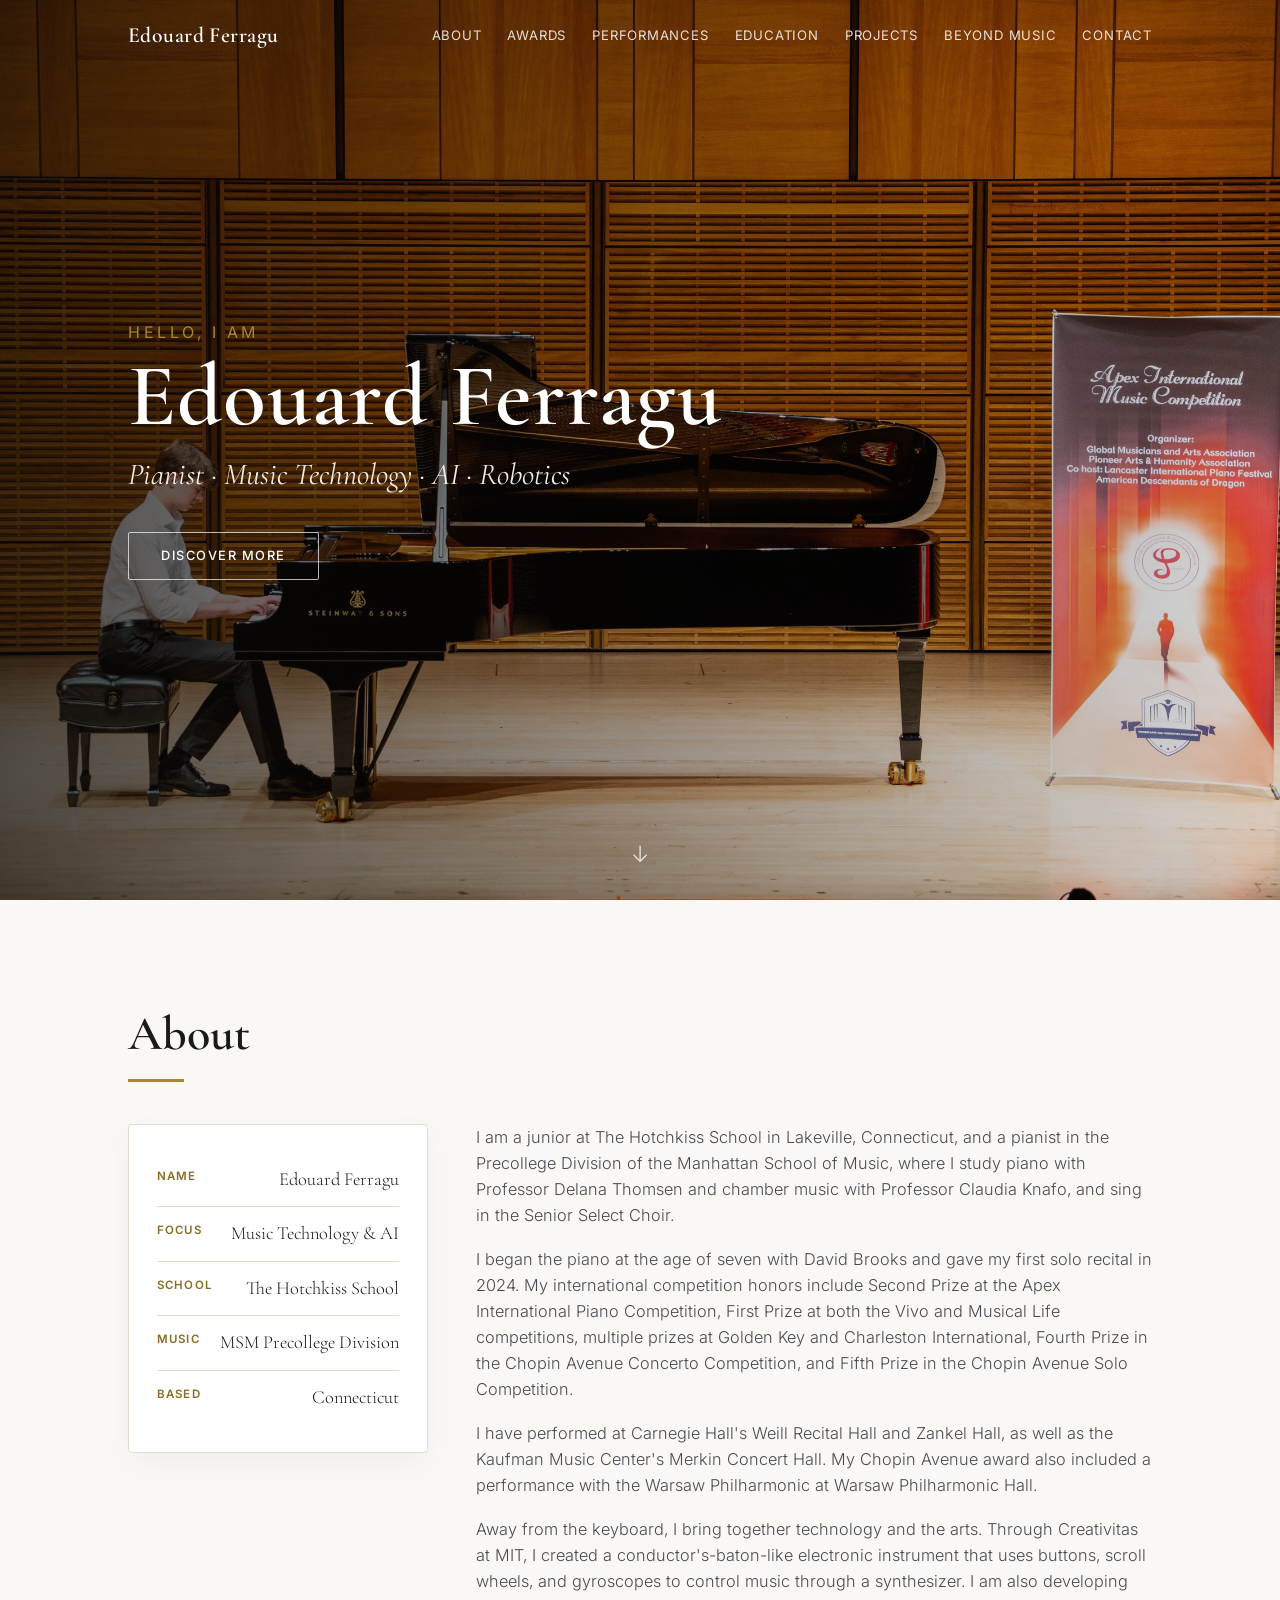
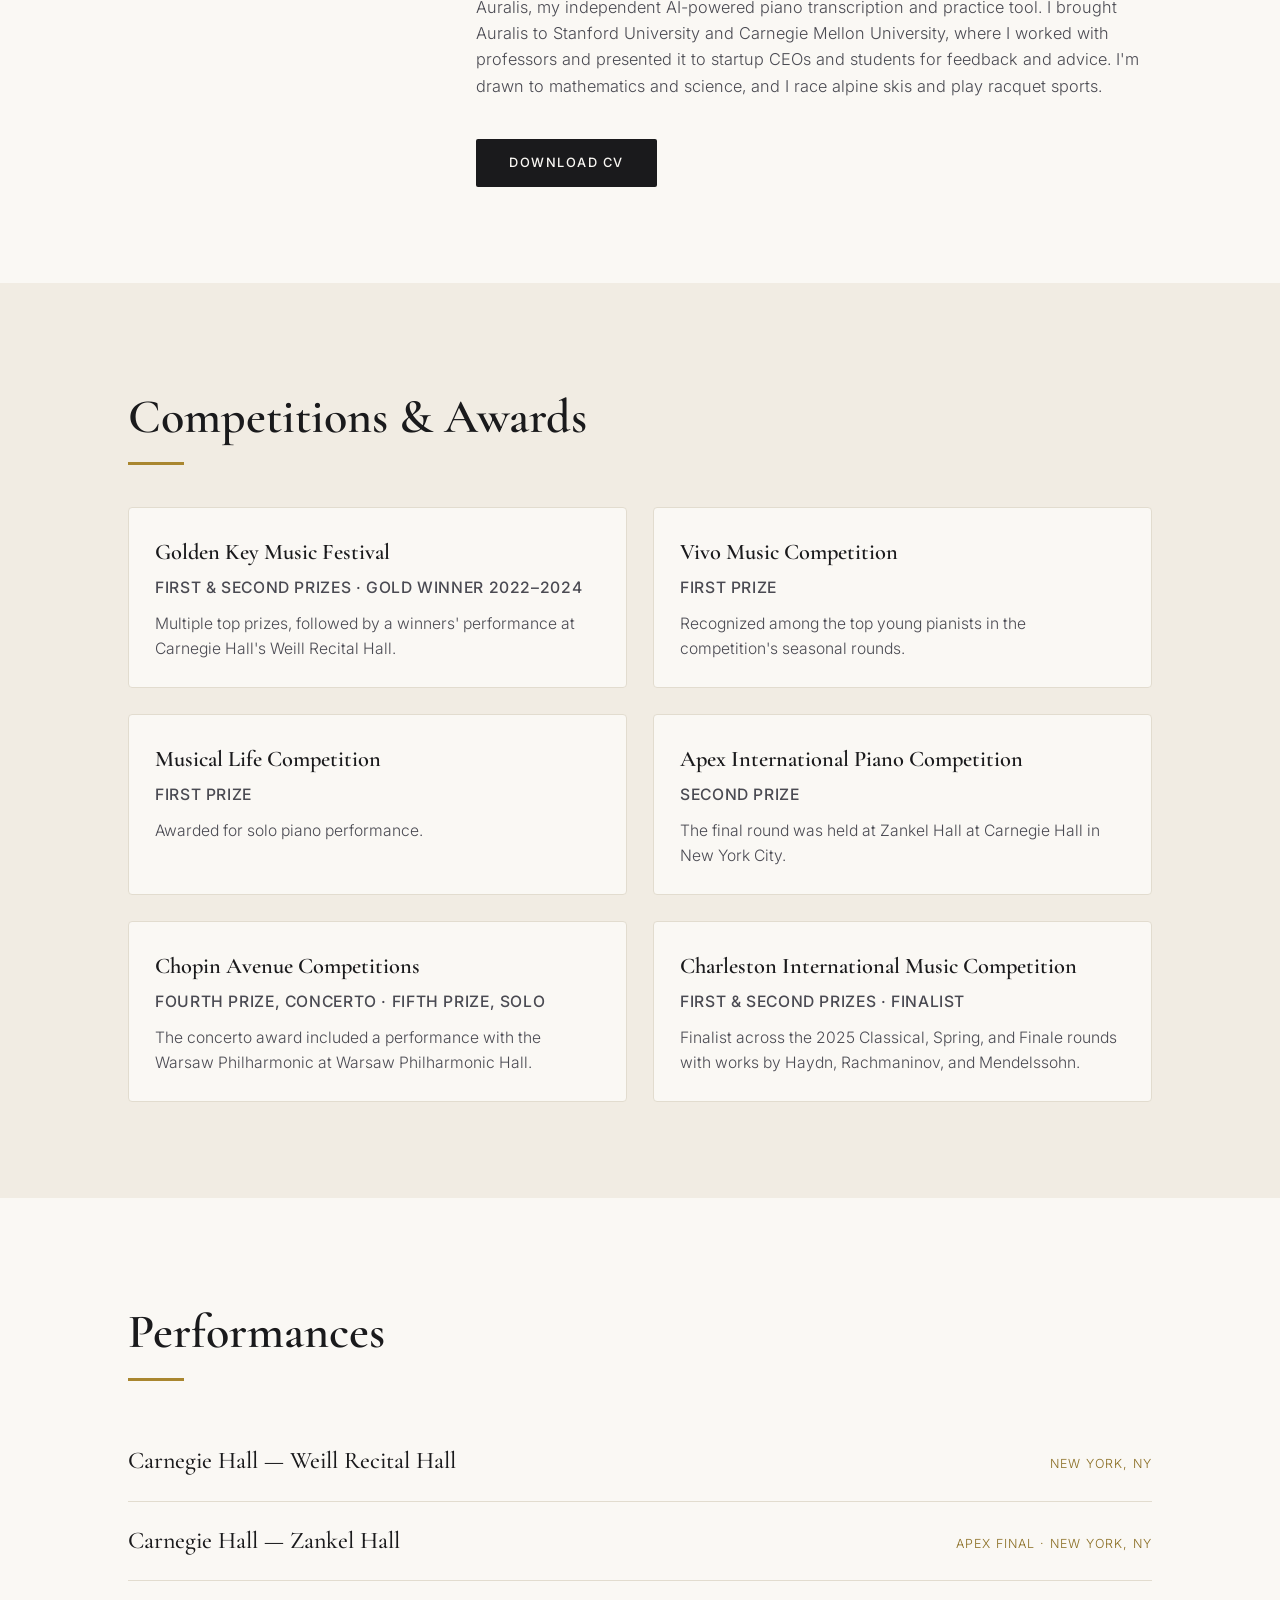
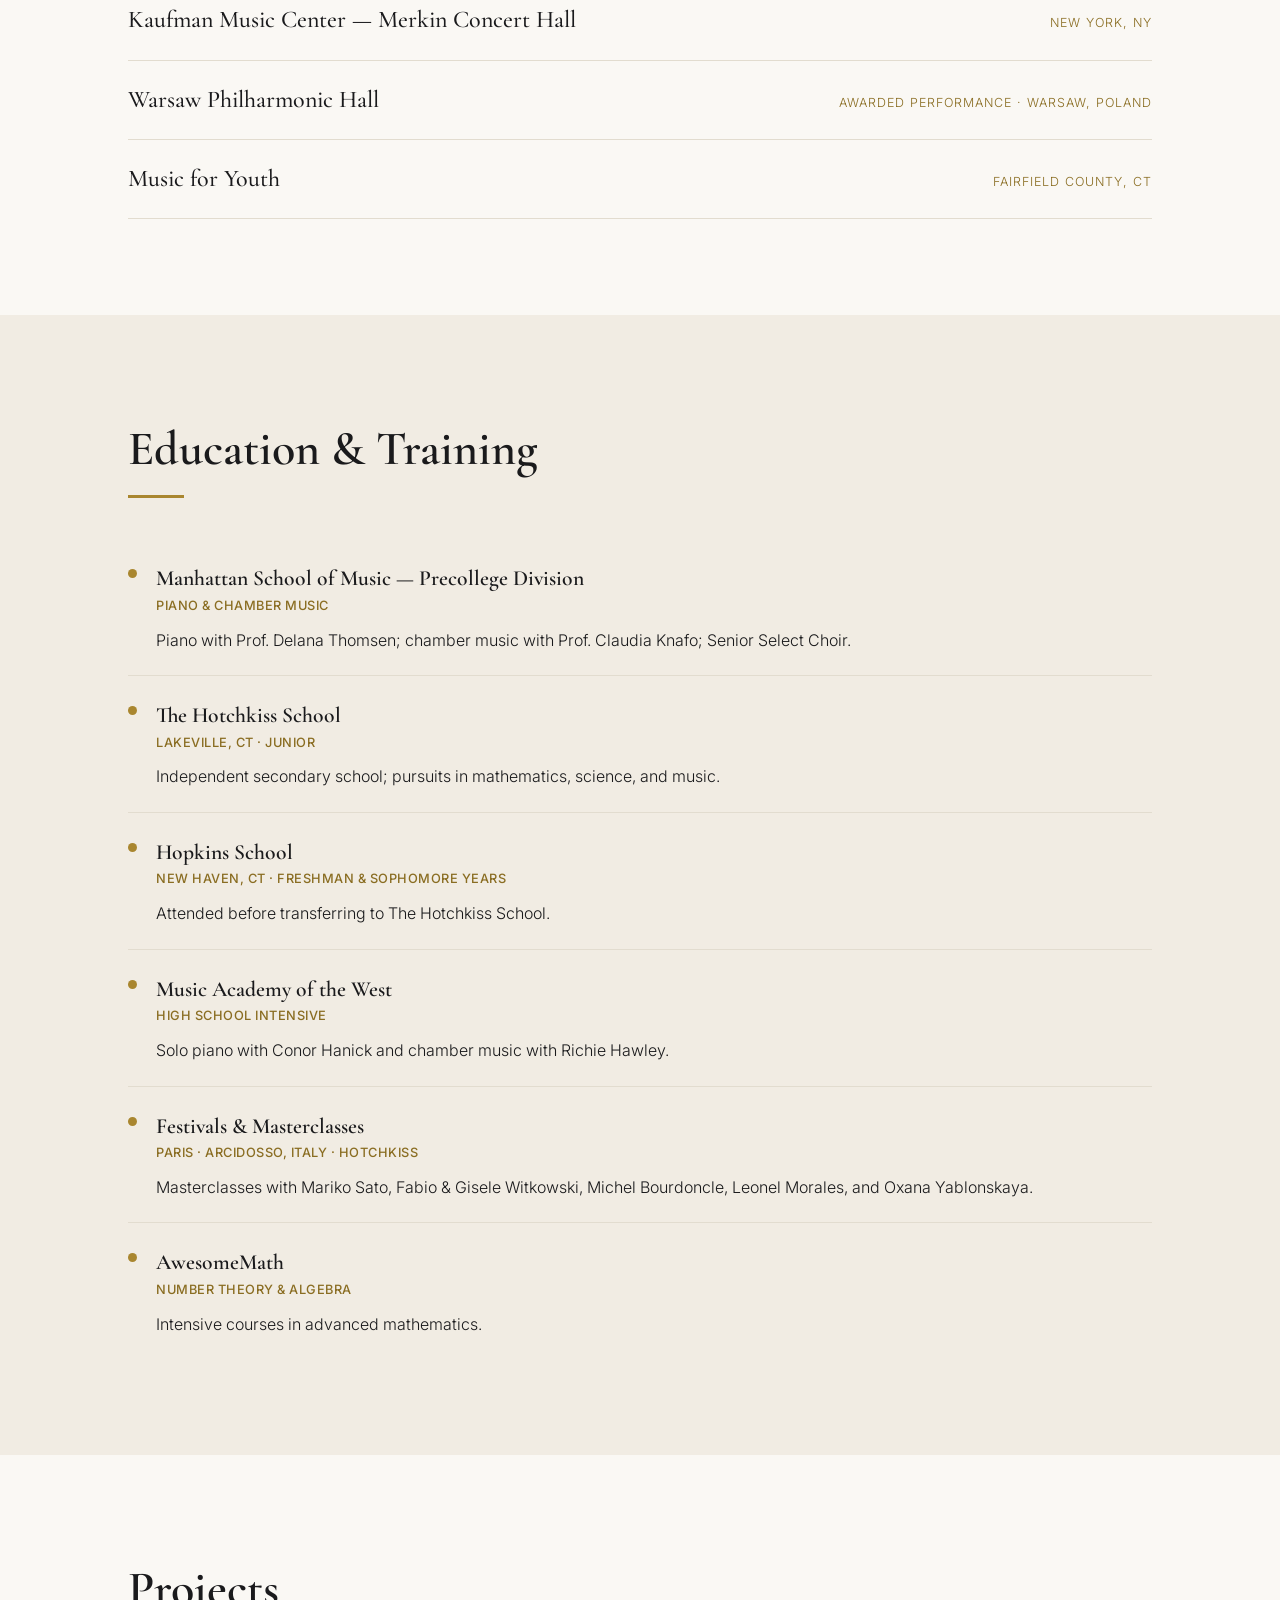
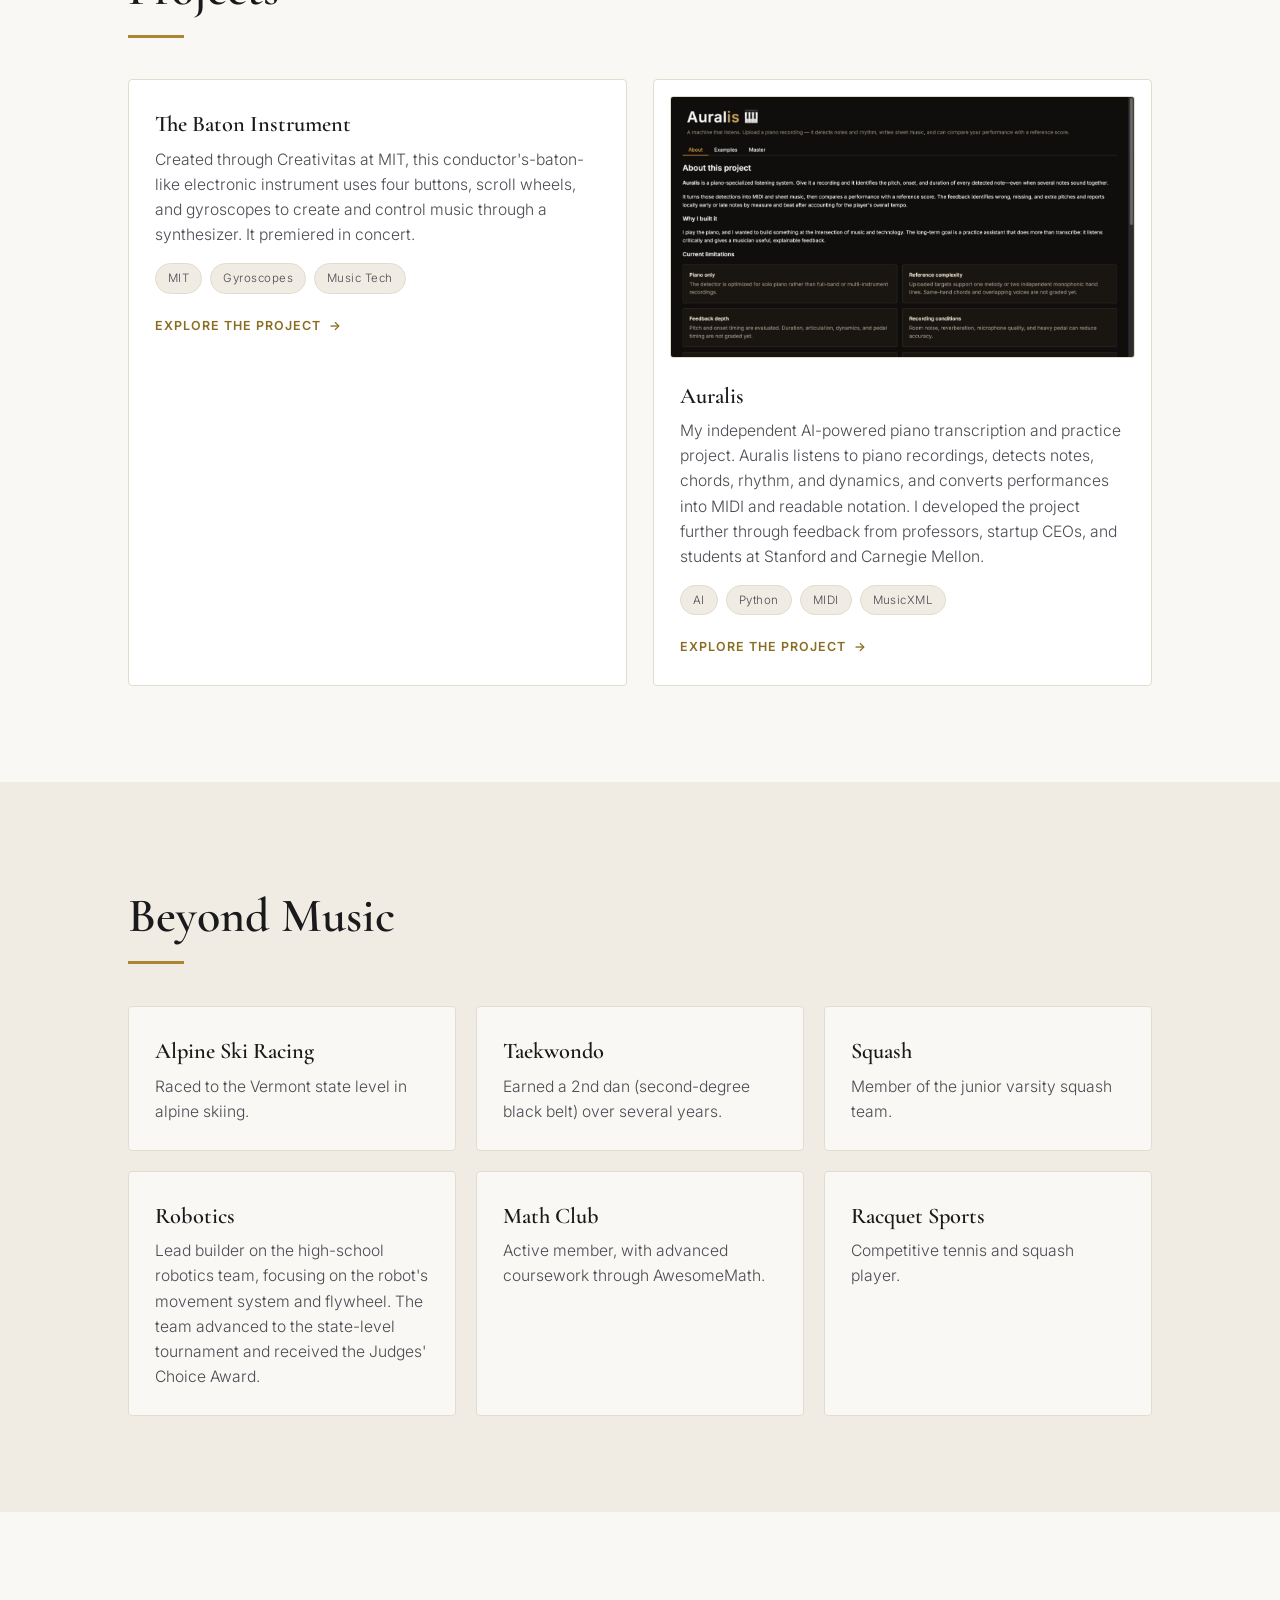
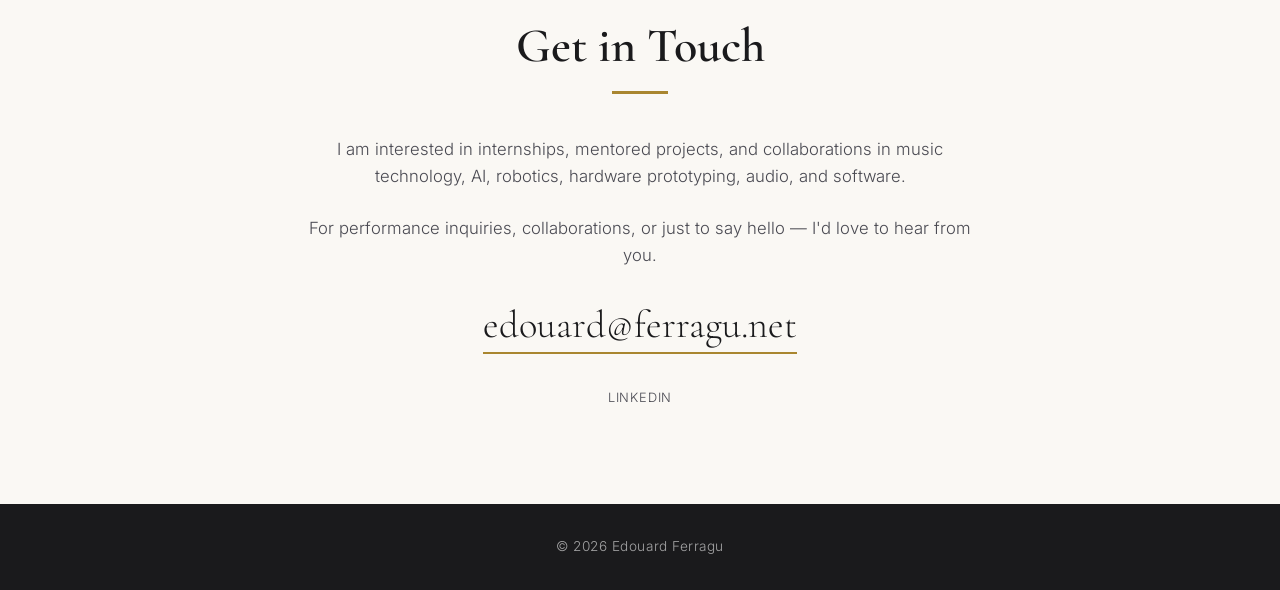
==== commit 5fc00c69: "Add current Auralis website screenshot" ====
--- a/index.html
+++ b/index.html
@@ -202,6 +202,11 @@
           <a class="project-link" href="projects/baton-instrument.html">Explore the project <span aria-hidden="true">&rarr;</span></a>
         </div>
         <div class="card card--project">
+          <a class="card__media" href="projects/auralis.html" aria-label="Explore the Auralis project">
+            <img src="images/auralis-website.jpg"
+                 alt="The current Auralis piano transcription and practice website"
+                 loading="lazy" />
+          </a>
           <h3>Auralis</h3>
           <p>My independent AI-powered piano transcription and practice project. Auralis listens to
              piano recordings, detects notes, chords, rhythm, and dynamics, and converts performances
--- a/css/style.css
+++ b/css/style.css
@@ -152,12 +152,16 @@
   color: var(--gold-deep); font-size: .8rem; letter-spacing: .04em;
   text-transform: uppercase; font-weight: 500; margin-bottom: .7rem;
 }
-.card--project .card__thumb {
-  aspect-ratio: 16/9; border: 1px dashed var(--line); border-radius: 4px;
-  display: flex; align-items: center; justify-content: center;
-  color: #b9b1a2; font-size: .82rem; letter-spacing: .08em; text-transform: uppercase;
-  margin-bottom: 18px; background: var(--paper-alt);
-}
+.card__media {
+  display: block; aspect-ratio: 16/9; margin: -10px -10px 20px;
+  overflow: hidden; border: 1px solid var(--line); border-radius: 3px;
+  background: var(--paper-alt);
+}
+.card__media img {
+  width: 100%; height: 100%; display: block; object-fit: cover;
+  transition: transform .4s ease;
+}
+.card__media:hover img { transform: scale(1.025); }
 .tags { display: flex; flex-wrap: wrap; gap: 8px; margin-top: 16px; }
 .tags span {
   font-size: .72rem; letter-spacing: .04em; padding: 5px 12px;
@@ -206,6 +210,16 @@
 .project-copy__lead {
   font-family: var(--serif); color: var(--ink) !important;
   font-size: clamp(1.45rem, 3vw, 2rem) !important; line-height: 1.35;
+}
+.project-screenshot {
+  margin: 32px 0 4px; overflow: hidden; background: #111;
+  border: 1px solid var(--line); border-radius: 4px;
+  box-shadow: 0 16px 38px rgba(0,0,0,.08);
+}
+.project-screenshot img { display: block; width: 100%; height: auto; }
+.project-screenshot figcaption {
+  padding: 10px 14px; background: #fff; color: var(--ink-soft);
+  font-size: .76rem; letter-spacing: .04em;
 }
 .project-section { padding-top: 34px; margin-top: 34px; border-top: 1px solid var(--line); }
 .project-section h2 {
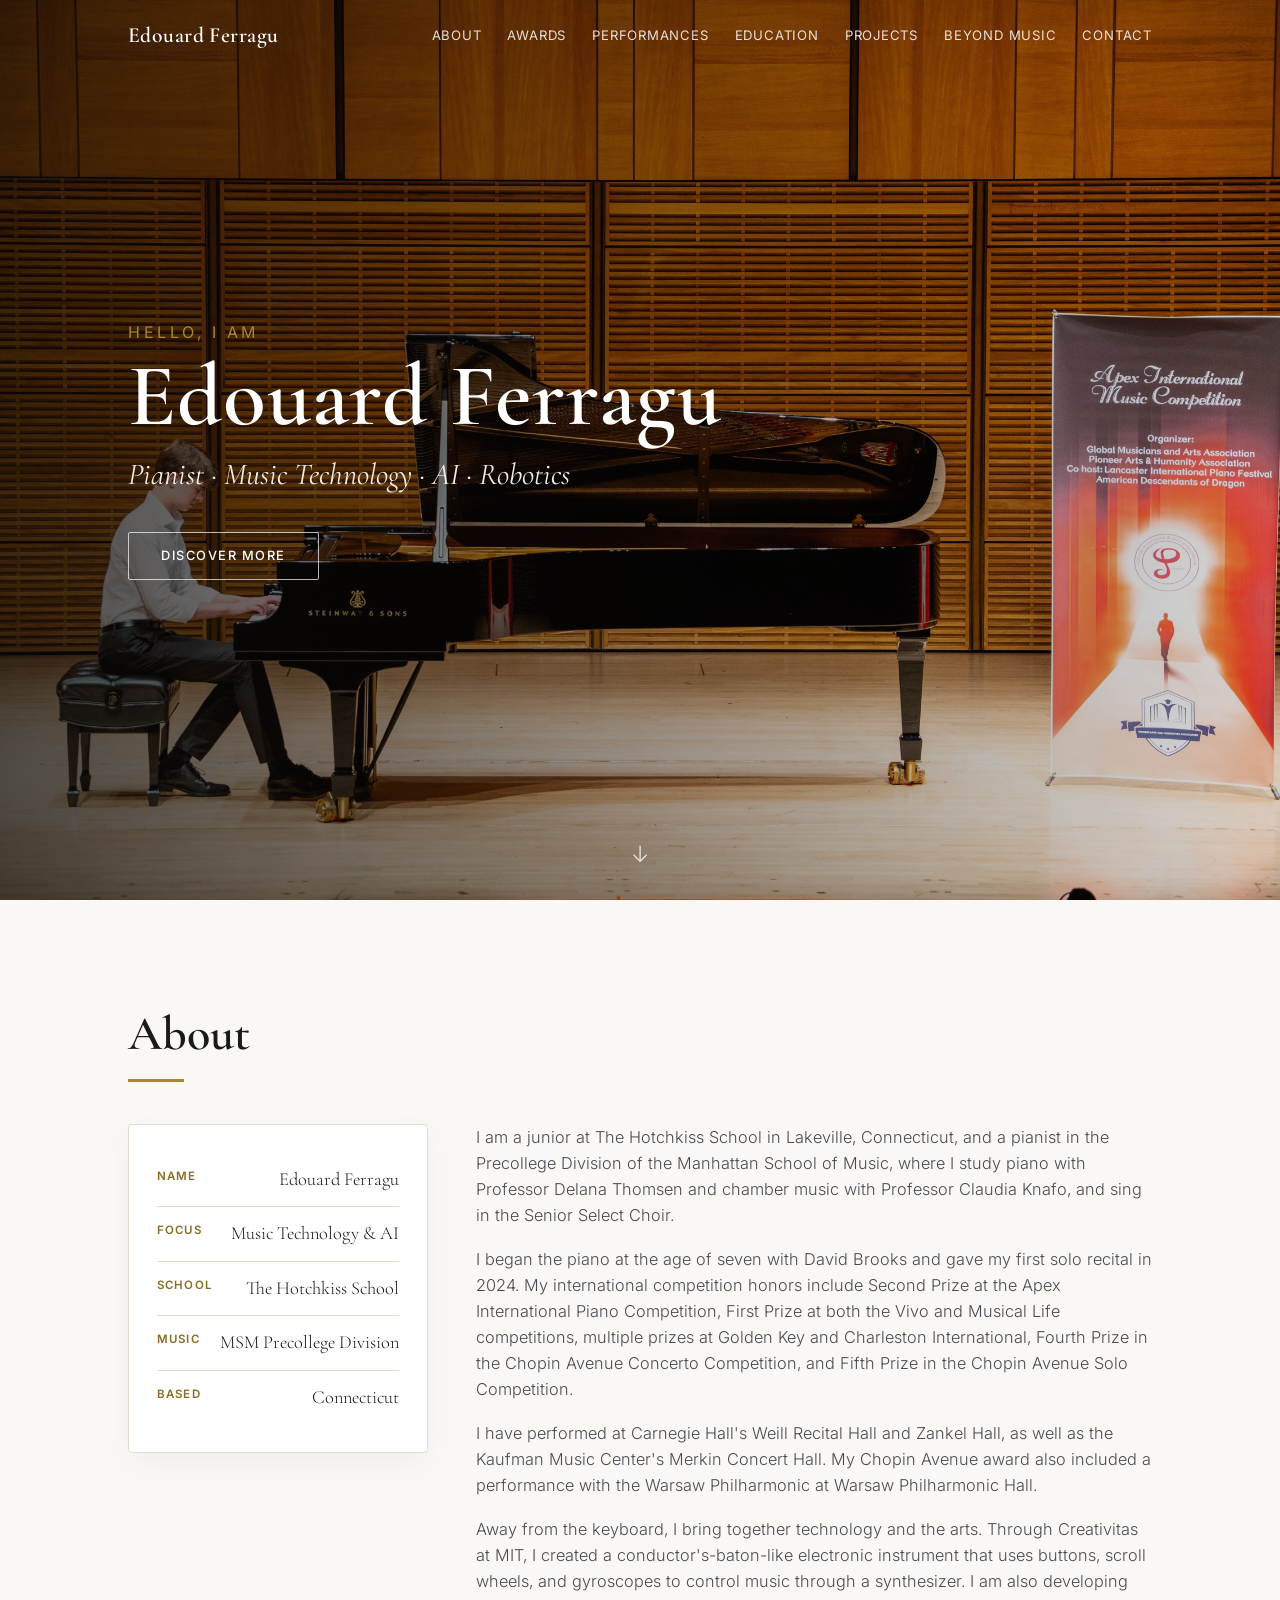
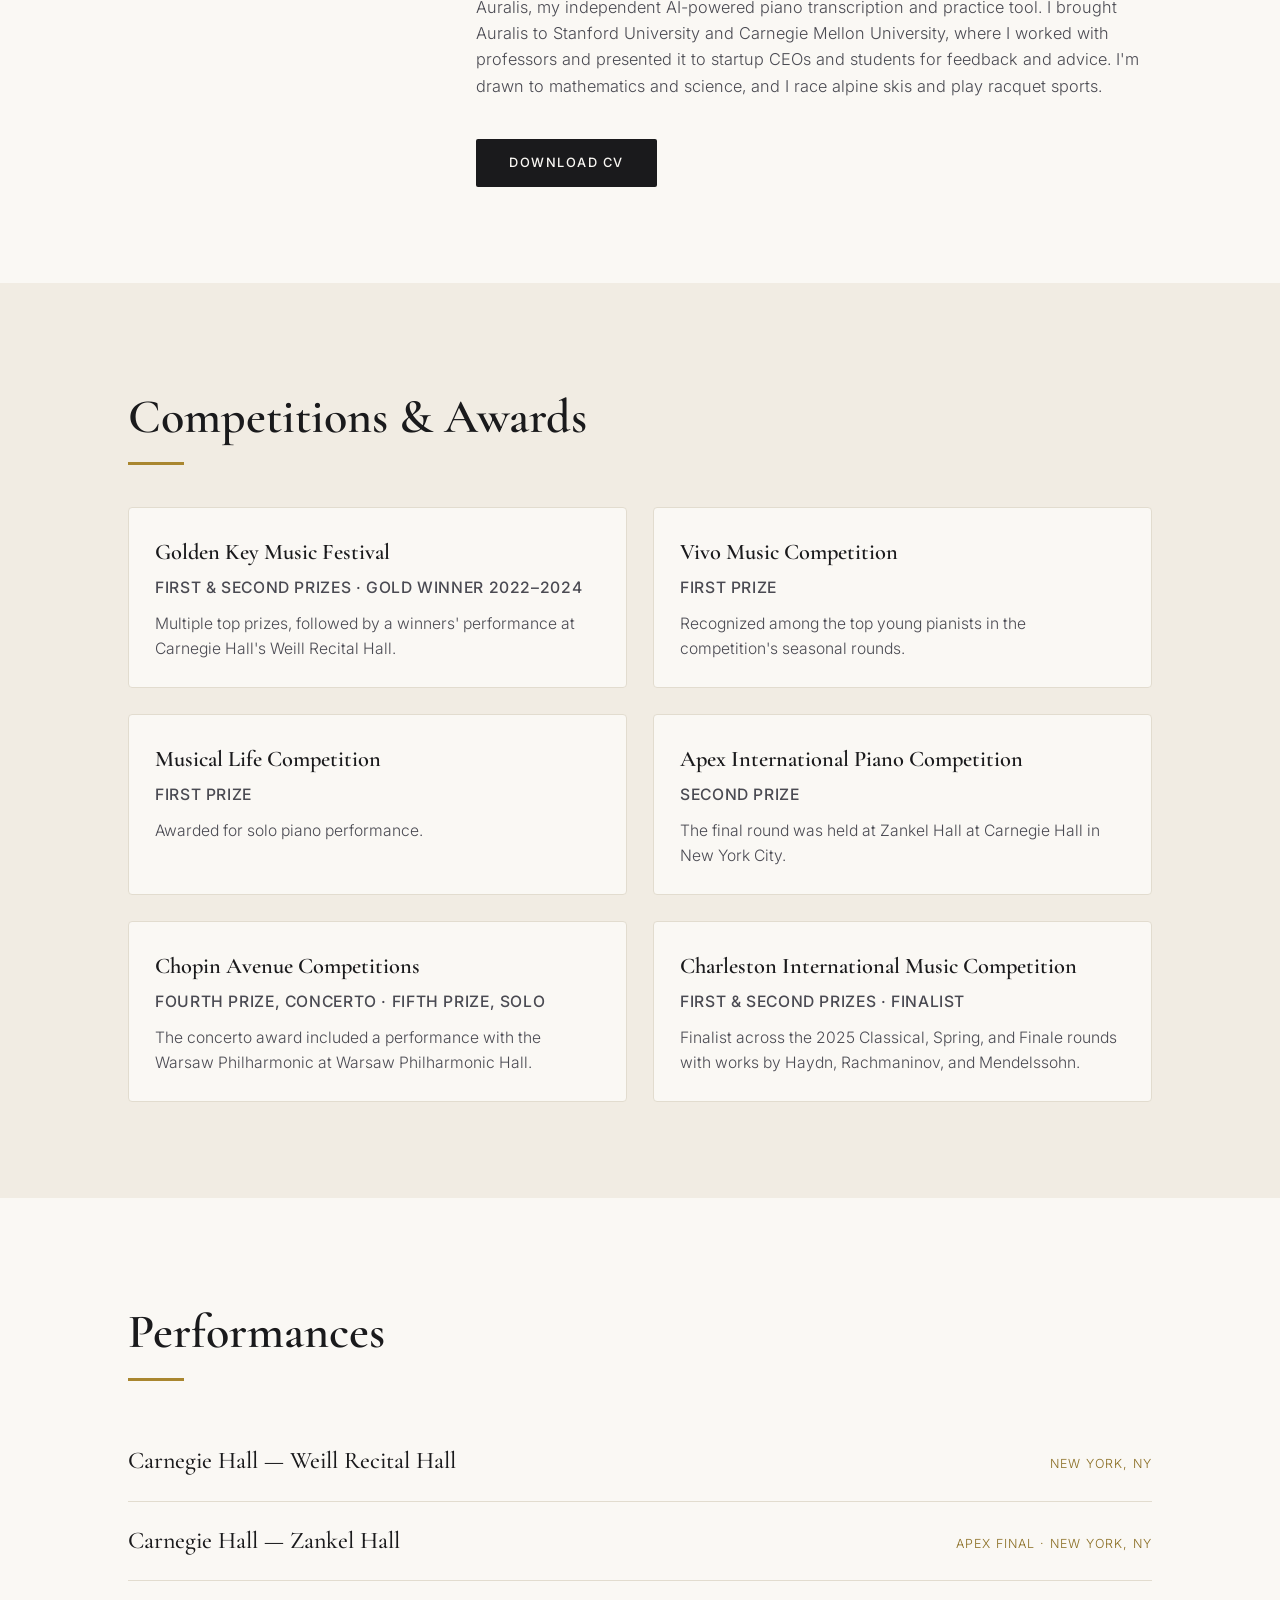
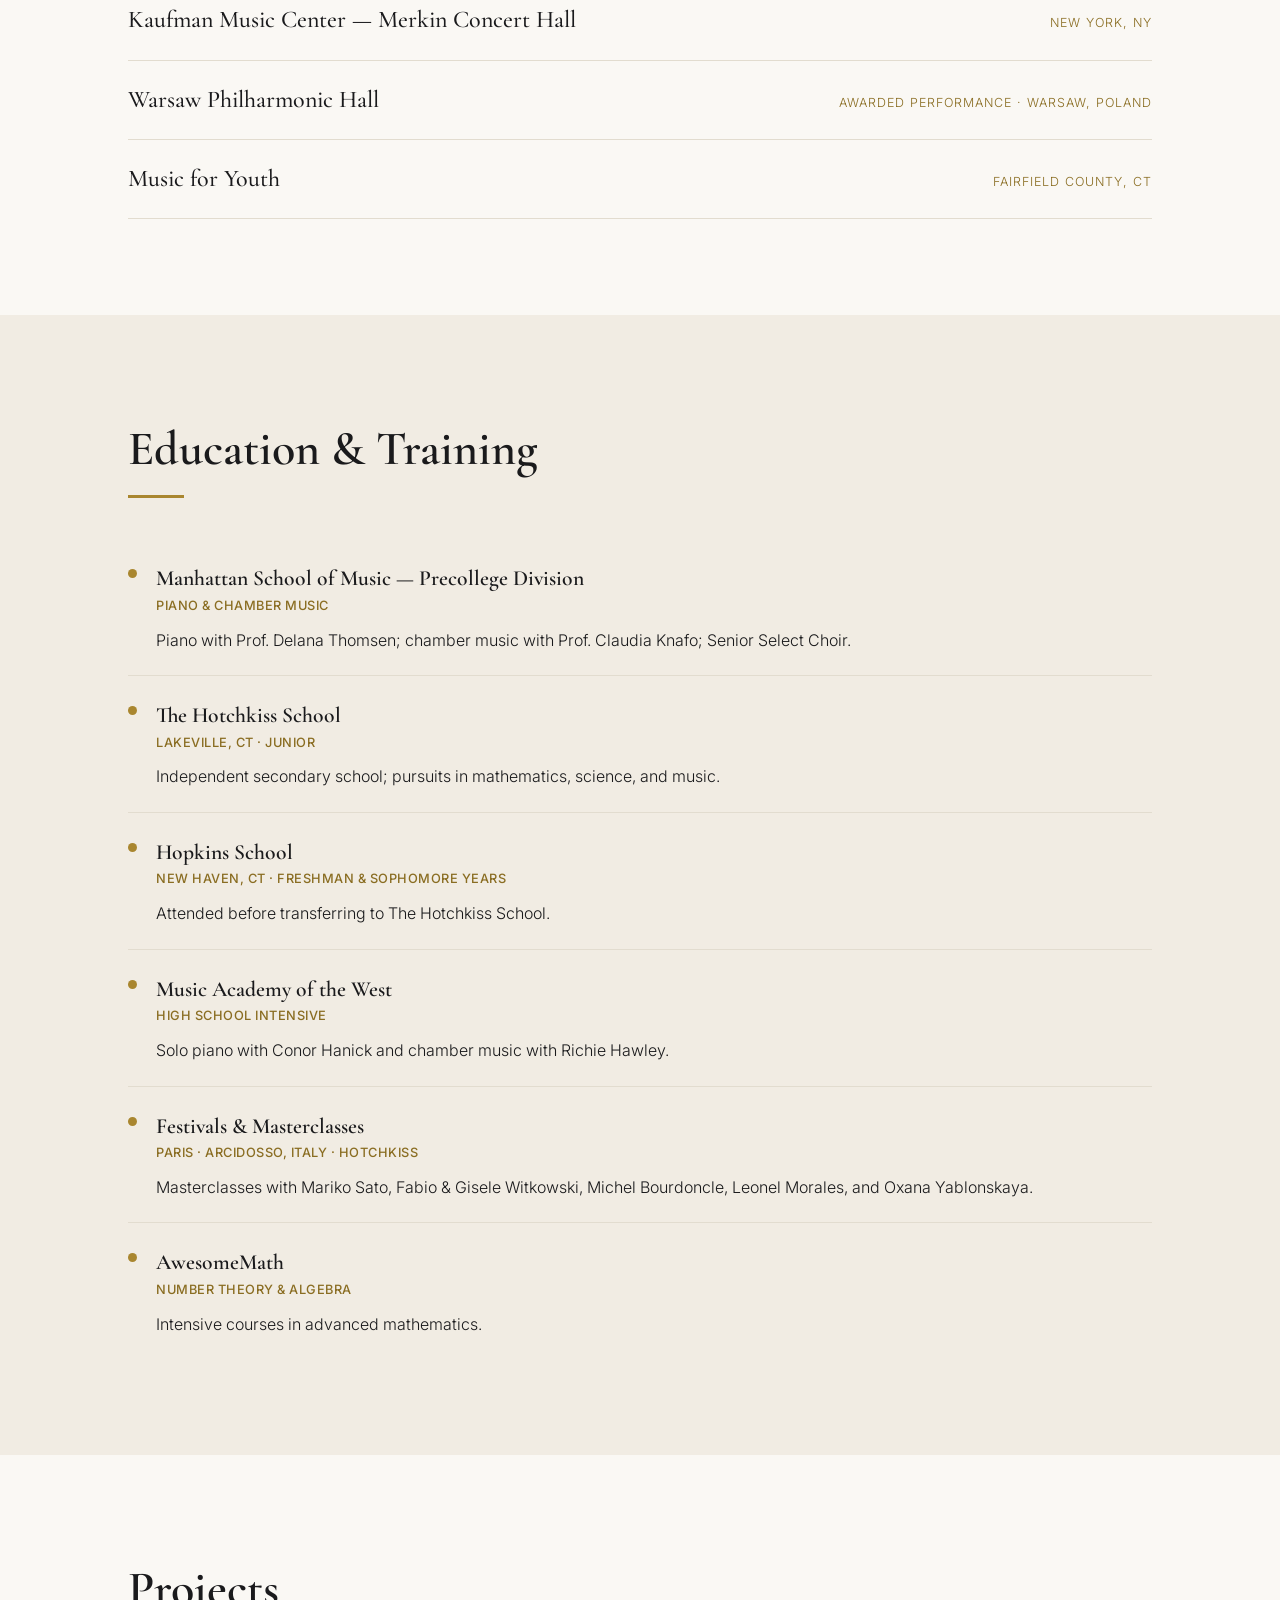
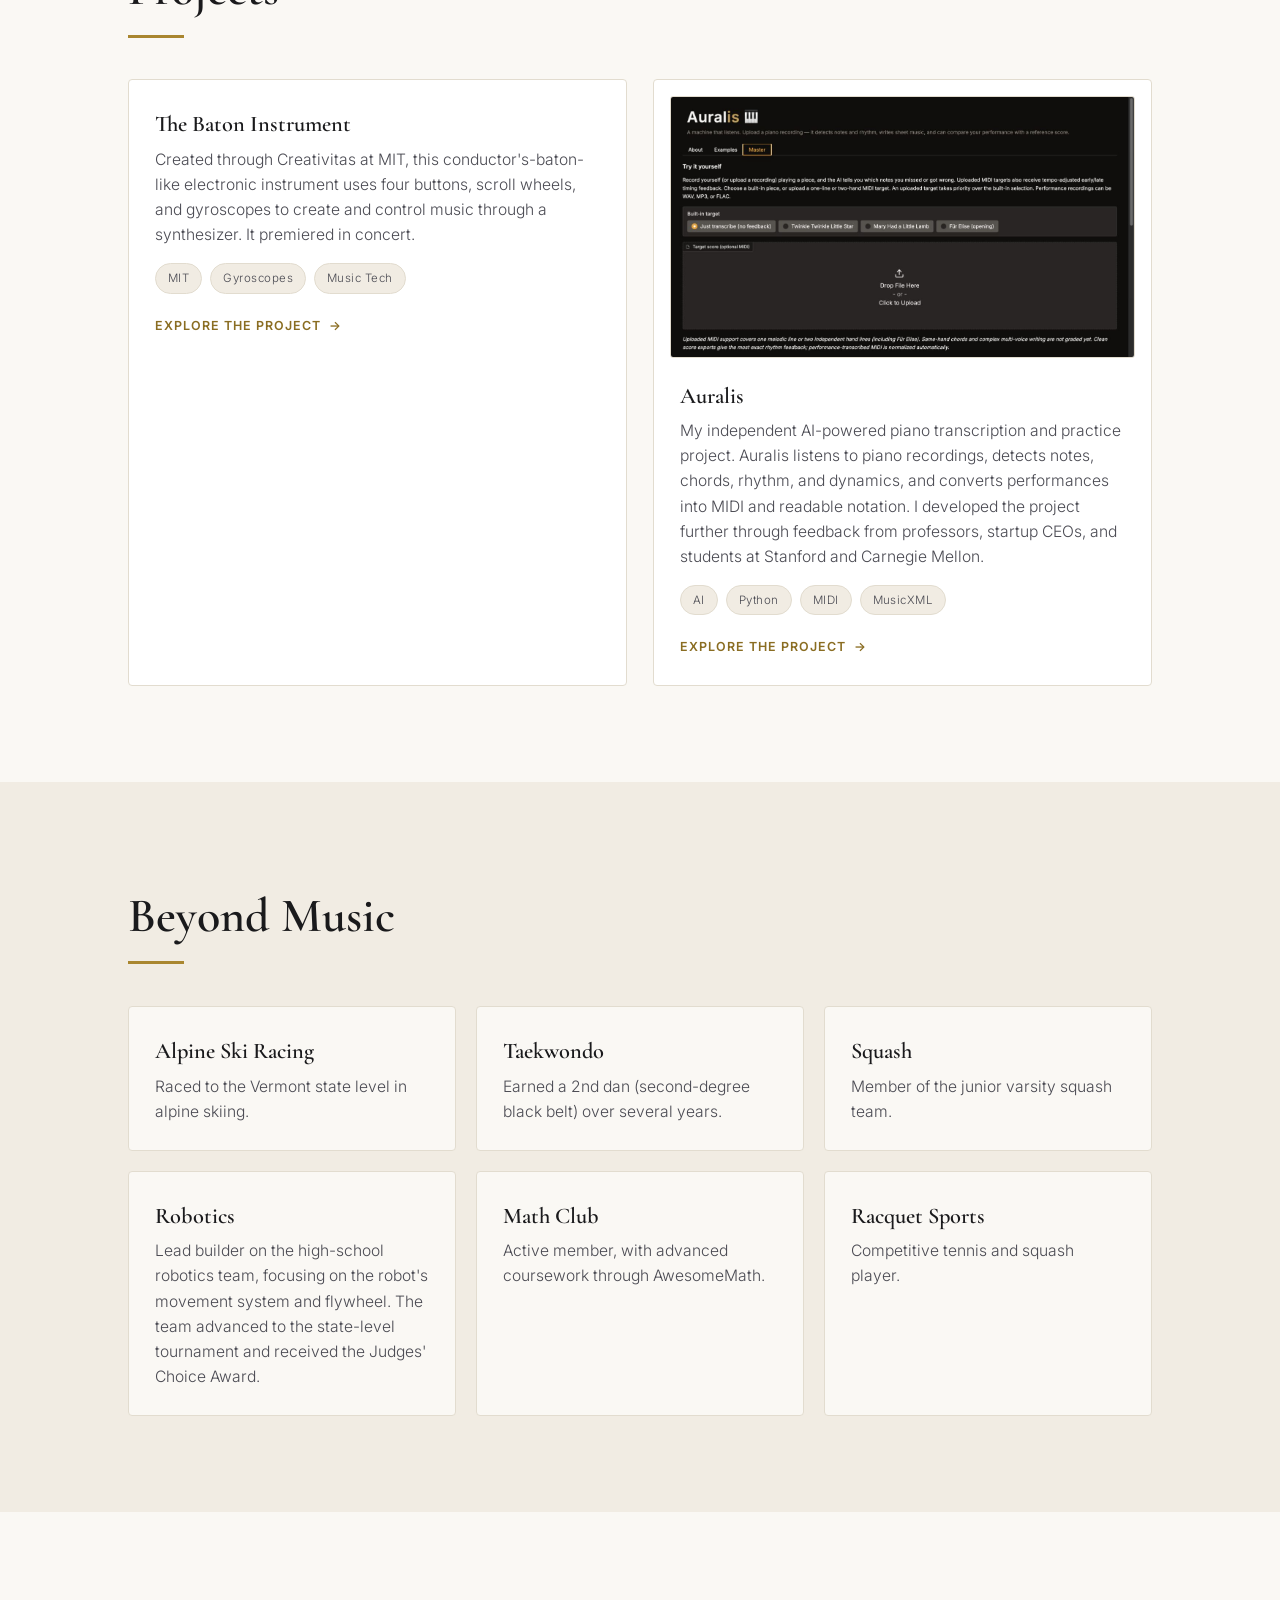
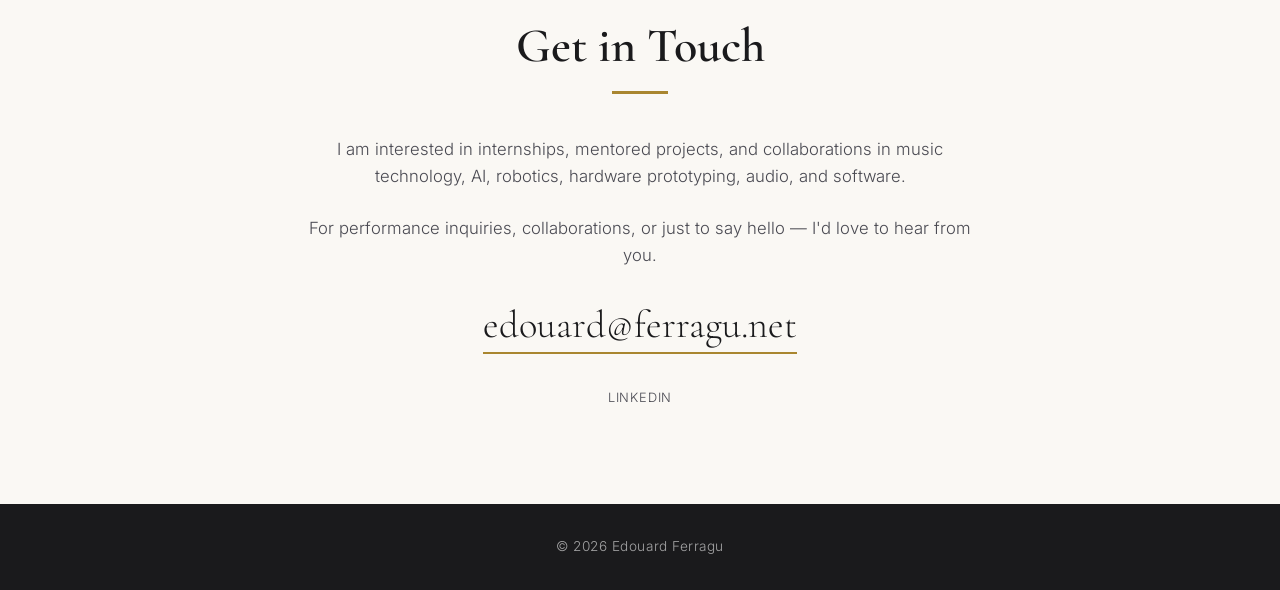
==== commit 40afee66: "Show Auralis Master workspace" ====
--- a/index.html
+++ b/index.html
@@ -204,7 +204,7 @@
         <div class="card card--project">
           <a class="card__media" href="projects/auralis.html" aria-label="Explore the Auralis project">
             <img src="images/auralis-website.jpg"
-                 alt="The current Auralis piano transcription and practice website"
+                 alt="The Auralis Master workspace for piano transcription and performance feedback"
                  loading="lazy" />
           </a>
           <h3>Auralis</h3>
